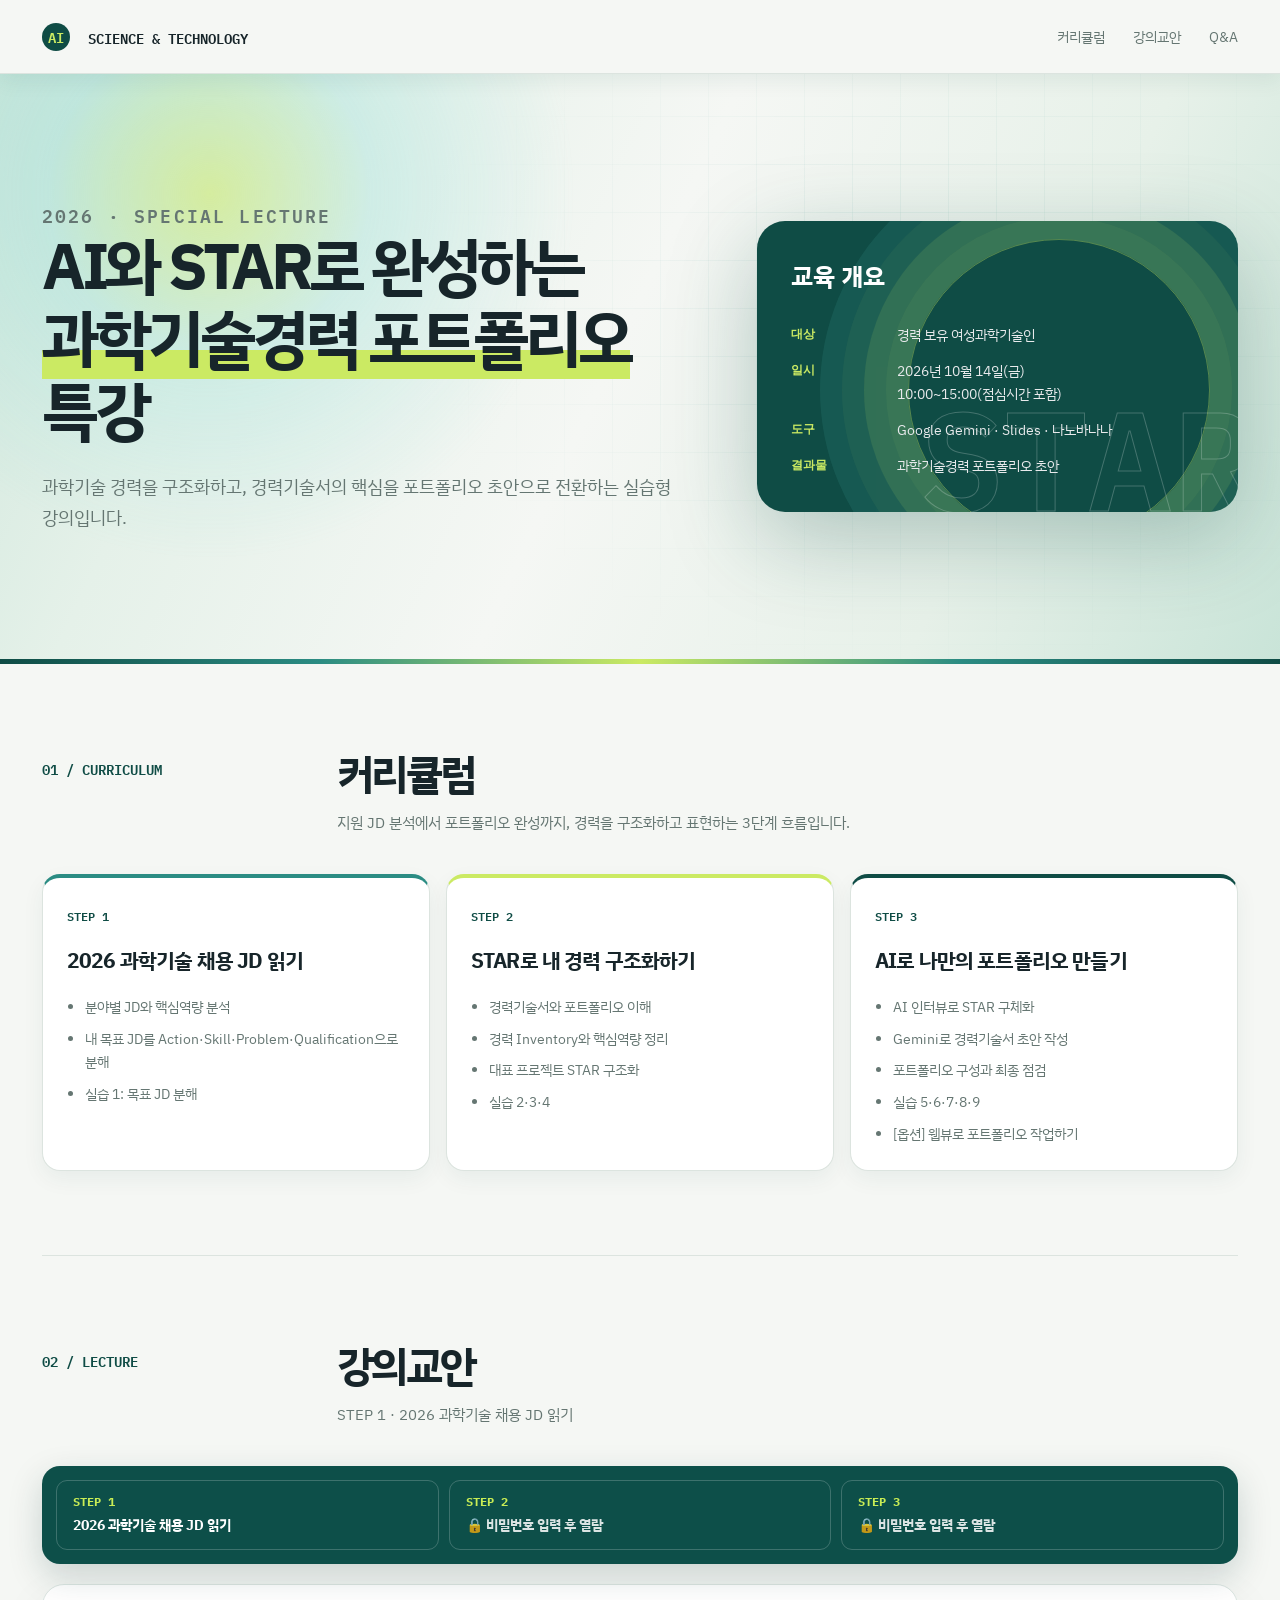
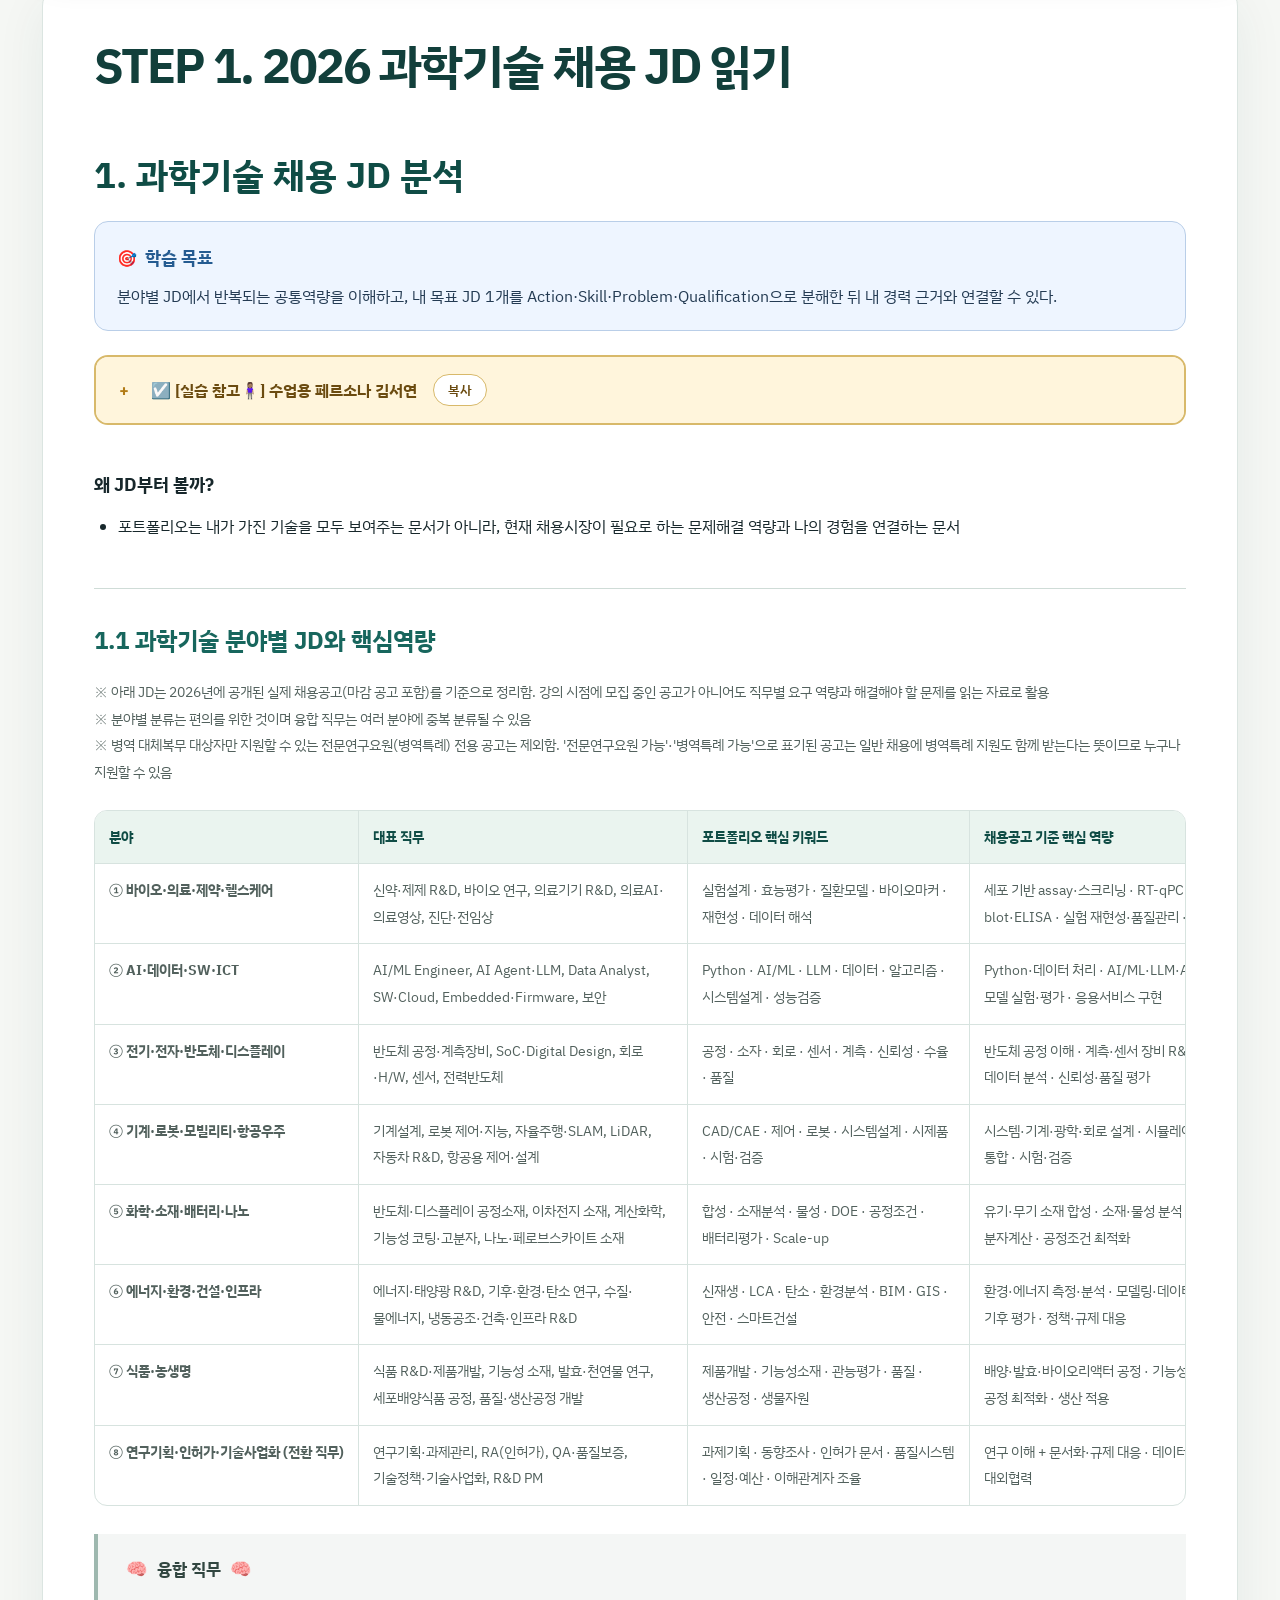
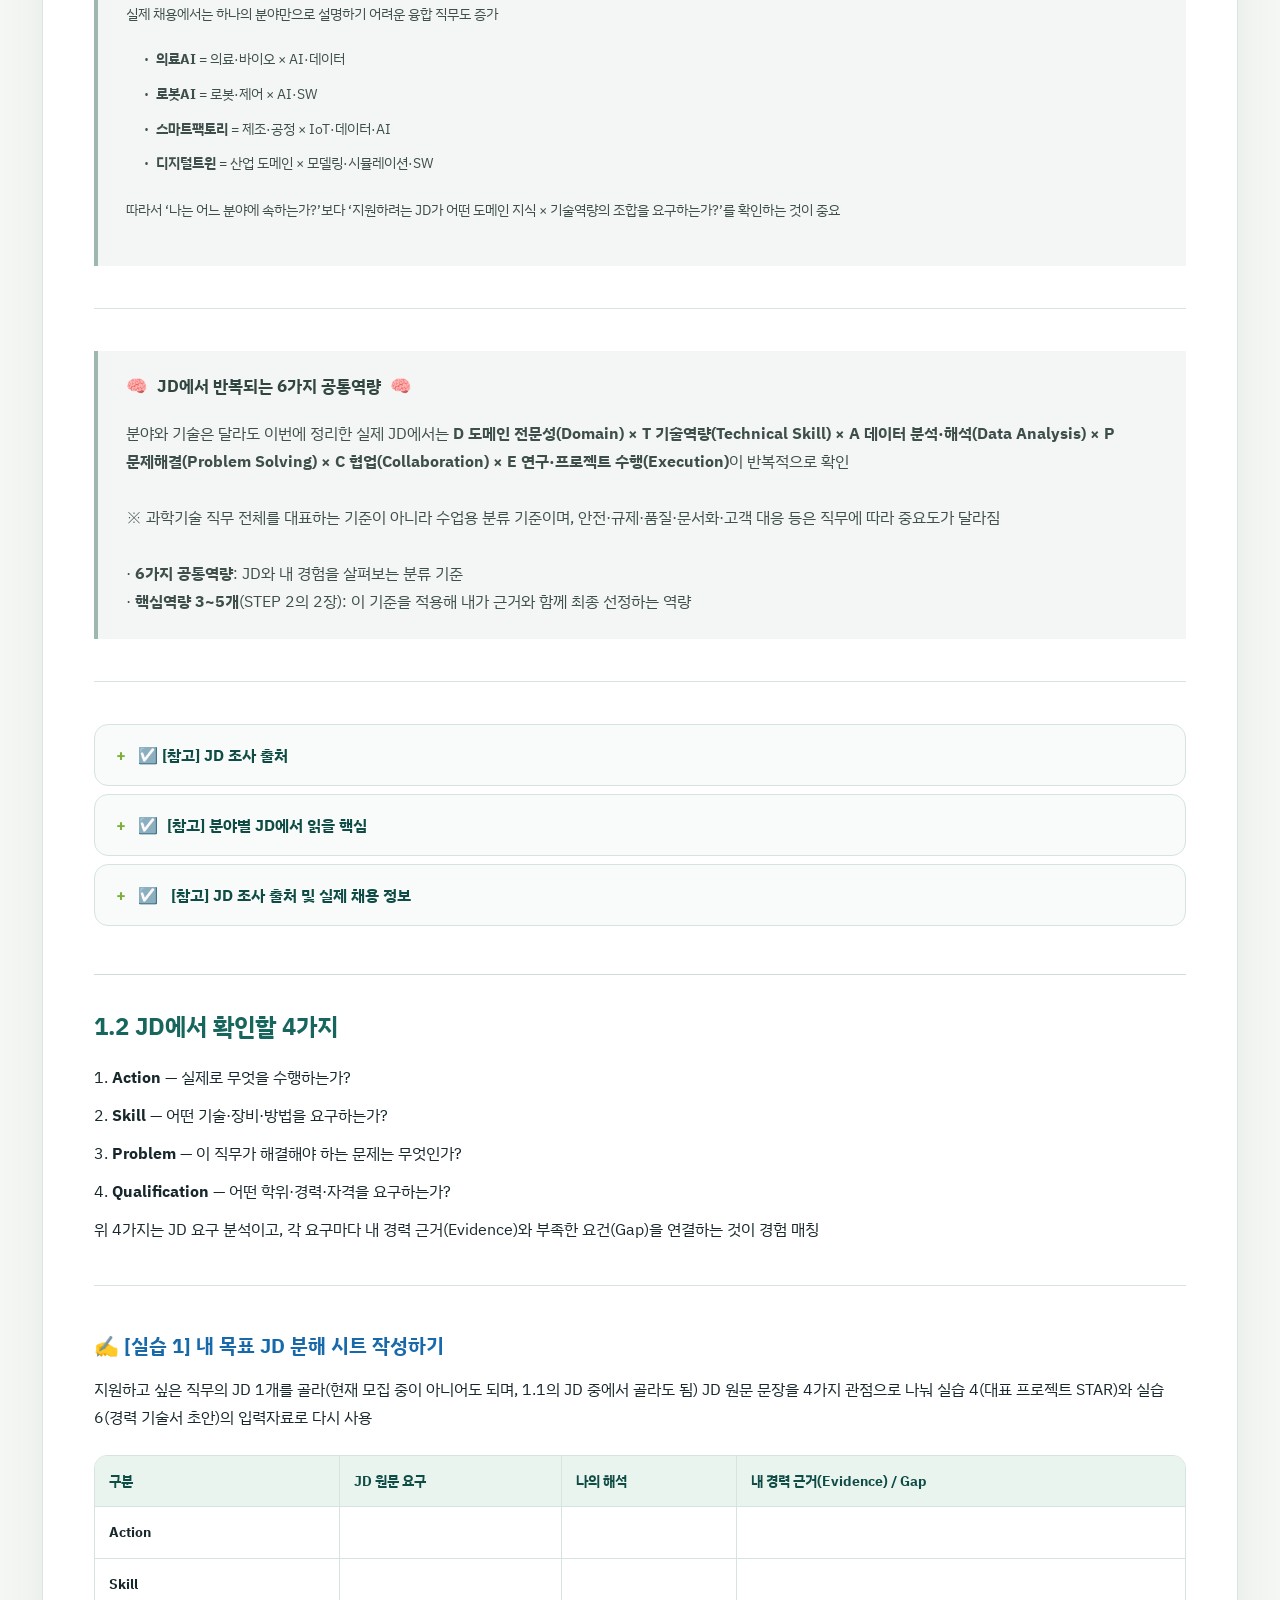
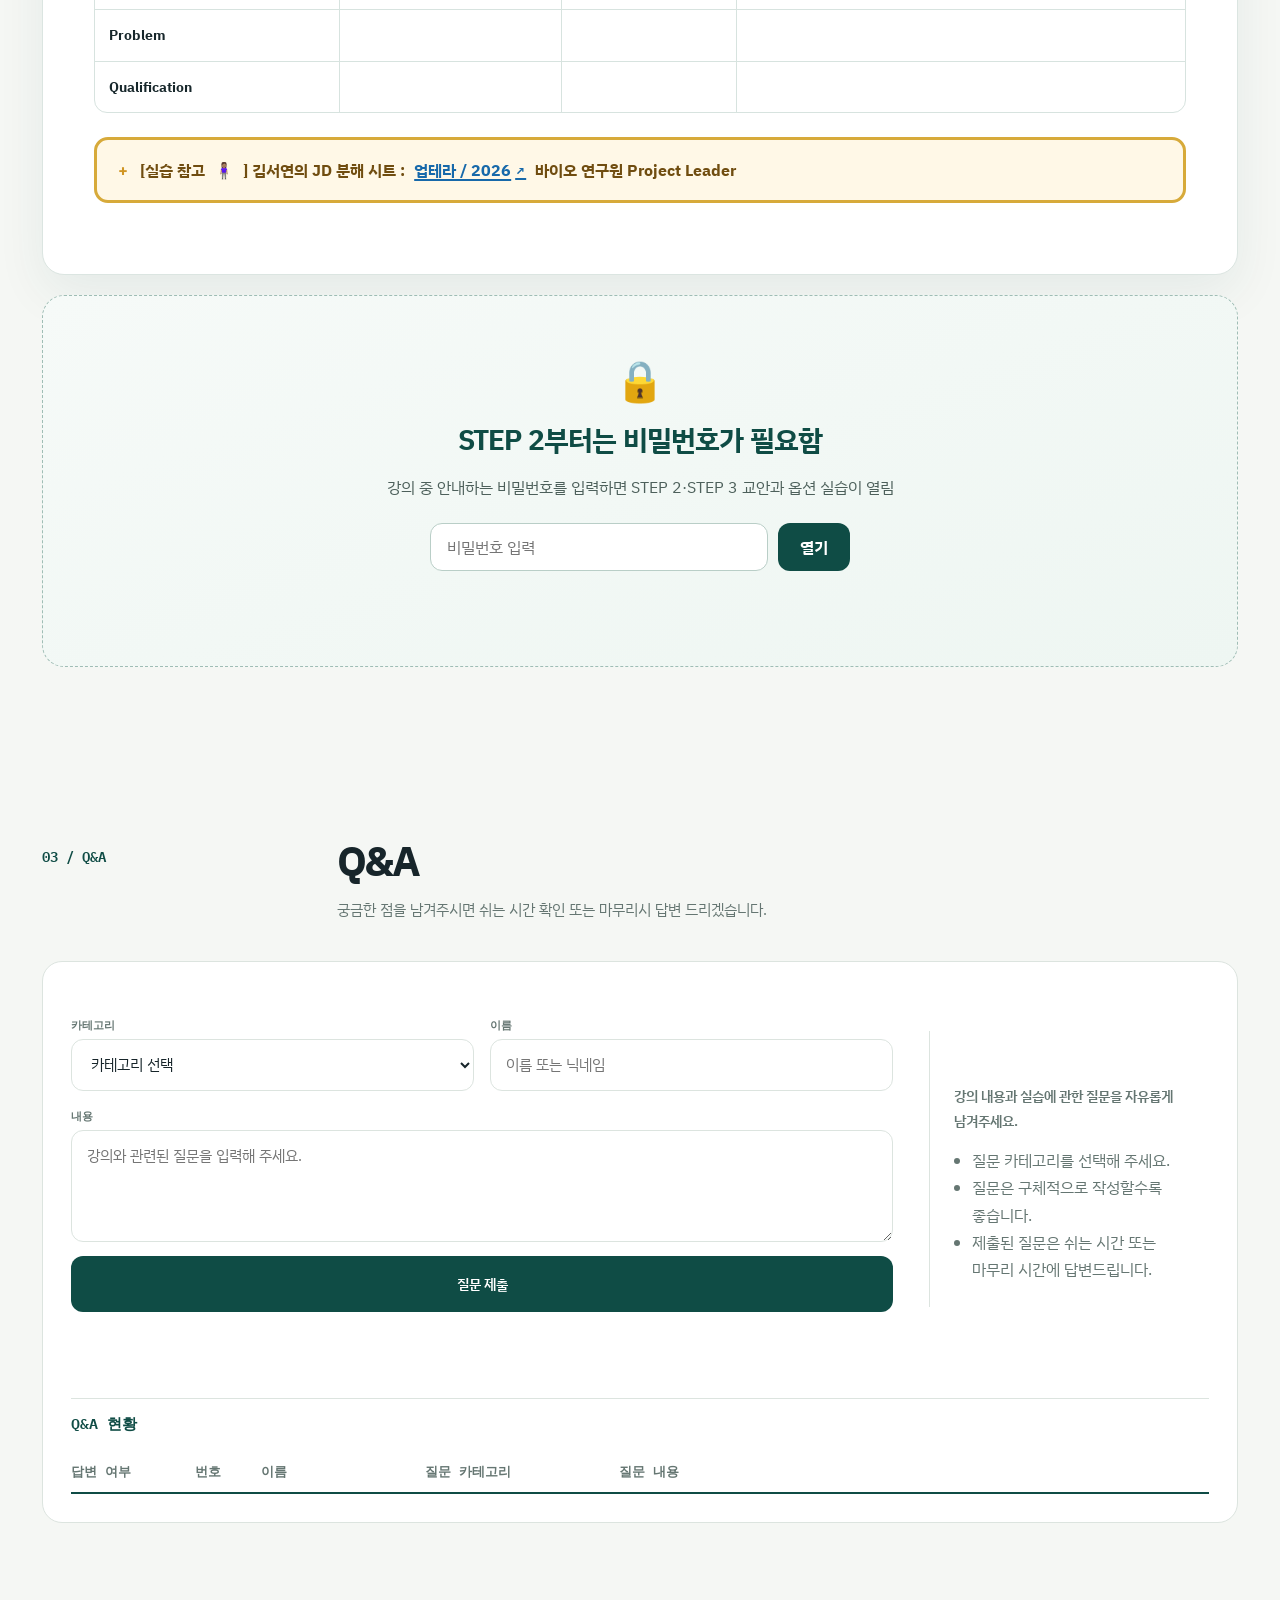
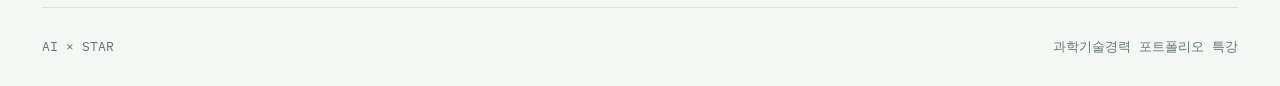
==== index.html @ 2d59b5bf "Add files via upload" ====
<!doctype html>
<html lang="ko">
<head>
<meta charset="UTF-8"><meta name="viewport" content="width=device-width, initial-scale=1.0">
<title>AI와 STAR로 완성하는 과학기술경력 포트폴리오 특강</title>
<link rel="preconnect" href="https://fonts.googleapis.com"><link rel="preconnect" href="https://fonts.gstatic.com" crossorigin>
<link href="https://fonts.googleapis.com/css2?family=IBM+Plex+Sans+KR:wght@400;500;600;700&family=IBM+Plex+Mono:wght@400;500;600&display=swap" rel="stylesheet">
<style>
:root{--ink:#17252a;--muted:#657672;--line:#dce4df;--paper:#f5f7f4;--white:#fff;--lime:#cbea63;--green:#0f4c45;--teal:#2b8c83;--violet:#0f4c45;--cyan:#cbea63}
*{box-sizing:border-box}html{scroll-behavior:smooth;scroll-padding-top:86px;width:100%;overflow-x:hidden}body{width:100%;min-width:0;margin:0;background:var(--paper);color:var(--ink);font-family:'IBM Plex Sans KR',sans-serif;line-height:1.7;word-break:keep-all;overflow-x:hidden}a{color:inherit;text-decoration:none}.page{width:100%;max-width:1560px;margin:0 auto;overflow:visible}
.topbar{height:74px;display:flex;align-items:center;justify-content:space-between;border-bottom:1px solid var(--line);position:sticky;top:0;background:rgba(245,247,244,.92);backdrop-filter:blur(14px);z-index:10;padding:0 clamp(20px,4vw,42px)}.brand{font:600 14px 'IBM Plex Mono',monospace}.brand i{display:inline-grid;place-items:center;width:28px;height:28px;margin-right:10px;border-radius:50%;background:var(--green);color:var(--lime);font-style:normal}.nav{display:flex;gap:28px;font-size:14px;color:var(--muted)}.nav a:hover{color:var(--green)}main{padding:0 clamp(20px,4vw,42px)}
.hero{min-height:525px;display:grid;grid-template-columns:1.15fr .85fr;gap:clamp(30px,5vw,70px);align-items:center;border-bottom:1px solid var(--line)}.eyebrow{font:600 13px 'IBM Plex Mono',monospace;letter-spacing:.12em;color:var(--green);text-transform:uppercase;margin:0 0 22px}.hero h1{font-size:clamp(42px,5vw,76px);line-height:1.12;letter-spacing:-.07em;margin:0 0 26px;max-width:820px}.hero h1 span{background:linear-gradient(transparent 65%,var(--lime) 65%)}.hero p{font-size:18px;color:var(--muted);margin:0;max-width:670px}
.hero-card{background:var(--green);color:var(--white);border-radius:28px;padding:34px;min-height:290px;position:relative;overflow:hidden}.hero-card:after{content:'STAR';position:absolute;right:-18px;bottom:-48px;color:transparent;-webkit-text-stroke:1px rgba(255,255,255,.22);font:600 140px 'IBM Plex Mono',monospace}.hero-card h2{font-size:25px;margin:0 0 25px;position:relative;z-index:1}.hero-card dl{display:grid;grid-template-columns:88px 1fr;gap:12px 18px;margin:0;position:relative;z-index:1;font-size:14px}.hero-card dt{color:var(--lime);font:600 12px 'IBM Plex Mono',monospace}.hero-card dd{margin:0;color:#e8eaec}
section{padding:84px 0;border-bottom:1px solid var(--line)}.section-head{display:grid;grid-template-columns:250px 1fr;gap:45px;margin-bottom:38px}.section-number{font:600 14px 'IBM Plex Mono',monospace;color:var(--violet);padding-top:9px}.section-title{font-size:42px;line-height:1.2;letter-spacing:-.06em;margin:0}.section-note{color:var(--muted);font-size:15px;margin:12px 0 0}.overview-grid{display:grid;grid-template-columns:repeat(5,1fr);gap:14px}.info-card{background:var(--white);border:1px solid var(--line);border-radius:18px;padding:23px;min-height:172px}.info-card .label{font:600 12px 'IBM Plex Mono',monospace;color:var(--muted)}.info-card p{font-size:17px;font-weight:600;line-height:1.55;margin:25px 0 0}.info-card:first-child{background:var(--lime);border-color:var(--lime)}
.placeholder{min-height:220px;display:grid;place-items:center;border:1px dashed #b9bec4;border-radius:22px;color:var(--muted);background:rgba(255,255,255,.38);font-size:17px;text-align:center}.placeholder b{display:block;color:var(--ink);font-size:22px;margin-bottom:8px}.qa{display:grid;grid-template-columns:1fr 1fr;gap:16px}.qa-card{background:var(--white);border:1px solid var(--line);border-radius:20px;padding:28px;min-height:150px}.qa-card strong{font:600 14px 'IBM Plex Mono',monospace;color:var(--violet)}.qa-card p{font-size:20px;font-weight:600;margin:20px 0 0}.footer{padding:30px 42px;color:var(--muted);font:13px 'IBM Plex Mono',monospace;display:flex;justify-content:space-between}.top-button{position:fixed;right:28px;bottom:28px;width:48px;height:48px;border:1px solid var(--ink);border-radius:50%;background:var(--ink);color:var(--lime);font:600 12px 'IBM Plex Mono',monospace;cursor:pointer;opacity:0;transform:translateY(10px);pointer-events:none;transition:.2s;z-index:20}.top-button.visible{opacity:1;transform:none;pointer-events:auto}.top-button:hover{background:var(--violet);border-color:var(--violet)}
@media(max-width:1200px){.overview-grid{grid-template-columns:repeat(3,1fr)}.hero{gap:30px}.section-head{grid-template-columns:180px 1fr}}
@media(max-width:760px){html{min-width:0;width:100%;overflow-x:hidden}.page{width:100vw;max-width:100vw;overflow:hidden}.topbar{height:auto;min-height:68px;align-items:flex-start;gap:14px;padding-top:14px;padding-bottom:14px}.brand{font-size:11px;line-height:28px}.nav{gap:12px;flex-wrap:wrap;justify-content:flex-end;font-size:12px;line-height:1.5}.hero{width:100%;grid-template-columns:1fr;min-height:0;padding:70px 0}.hero h1{font-size:clamp(38px,11vw,58px)}.hero p{font-size:16px}.hero-card{min-height:auto;padding:26px}.section-head{grid-template-columns:1fr;gap:8px;margin-bottom:26px}section{padding:60px 0}.overview-grid,.qa{grid-template-columns:1fr 1fr}.info-card{min-height:150px;padding:18px}.info-card p{font-size:15px;margin-top:18px}.qa-card p{font-size:17px}.footer{align-items:flex-start;gap:8px;flex-direction:column}}
@media(max-width:430px){.overview-grid,.qa{grid-template-columns:1fr}.nav{max-width:190px}.hero-card dl{grid-template-columns:70px 1fr;font-size:13px}}
</style>
<style>
/* HERO MOTION */
.hero{position:relative;isolation:isolate;overflow:hidden}
.hero:before{content:'';position:absolute;z-index:-1;left:-8%;top:12%;width:440px;height:440px;border-radius:50%;background:radial-gradient(circle,rgba(203,234,99,.34),rgba(203,234,99,0) 68%);filter:blur(10px);animation:heroGlow 8s ease-in-out infinite alternate}
.hero:after{content:'';position:absolute;z-index:-1;right:-6%;top:8%;width:620px;height:430px;opacity:.22;background-image:linear-gradient(rgba(43,140,131,.22) 1px,transparent 1px),linear-gradient(90deg,rgba(43,140,131,.22) 1px,transparent 1px);background-size:34px 34px;mask-image:linear-gradient(135deg,transparent 5%,#000 45%,transparent 95%);animation:gridDrift 16s linear infinite}
.hero>div:first-child{animation:heroRise .9s cubic-bezier(.2,.8,.2,1) both}
.hero-card{animation:cardFloat 6s ease-in-out infinite;box-shadow:0 24px 70px rgba(15,76,69,.18)}
.hero-card:before{content:'';position:absolute;z-index:0;width:180px;height:180px;right:24px;top:-60px;border-radius:50%;background:var(--teal);opacity:.55;filter:blur(2px);animation:orbFloat 7s ease-in-out infinite alternate}
.hero-card:after{animation:starFloat 8s ease-in-out infinite alternate}
@keyframes heroRise{from{opacity:0;transform:translateY(24px)}to{opacity:1;transform:translateY(0)}}
@keyframes heroGlow{from{transform:translate3d(-20px,-10px,0) scale(.9);opacity:.55}to{transform:translate3d(70px,35px,0) scale(1.25);opacity:1}}
@keyframes gridDrift{from{transform:translate(0,0)}to{transform:translate(34px,34px)}}
@keyframes cardFloat{0%,100%{transform:translateY(0) rotate(0deg)}50%{transform:translateY(-9px) rotate(.35deg)}}
@keyframes orbFloat{from{transform:translate(0,0) scale(.9)}to{transform:translate(-80px,100px) scale(1.25)}}
@keyframes starFloat{from{transform:translate(0,0)}to{transform:translate(-24px,-10px)}}
@media(prefers-reduced-motion:reduce){*,*::before,*::after{animation-duration:.01ms!important;animation-iteration-count:1!important;scroll-behavior:auto!important}}
</style>
<style>
/* STRONG CONTINUOUS MOTION */
.hero{background:linear-gradient(120deg,rgba(245,247,244,0) 0%,rgba(203,234,99,.08) 45%,rgba(43,140,131,.08) 100%)}
.hero:before{width:620px;height:620px;left:-180px;top:-150px;background:radial-gradient(circle,rgba(203,234,99,.62) 0%,rgba(203,234,99,.2) 28%,rgba(203,234,99,0) 68%);filter:blur(2px);animation:heroGlowStrong 7s ease-in-out infinite alternate}
.hero:after{right:-4%;top:-15%;width:760px;height:620px;opacity:.34;background-size:42px 42px;mask-image:radial-gradient(ellipse at center,#000 0%,transparent 72%);animation:gridPulse 10s linear infinite}
.hero-card{animation:cardOrbit 5s ease-in-out infinite;transform-origin:50% 50%}
.hero-card:before{width:260px;height:260px;right:-20px;top:-80px;animation:orbOrbit 5s ease-in-out infinite alternate}
.hero-card h2{animation:titlePulse 3.4s ease-in-out infinite}
.hero-card dl{animation:contentLift 5s ease-in-out infinite alternate}
.overview-grid{position:relative}
.overview-grid:before{content:'';position:absolute;left:0;right:0;top:50%;height:1px;background:linear-gradient(90deg,transparent,var(--teal),transparent);opacity:.35;animation:scanLine 4s ease-in-out infinite}
.info-card{position:relative;overflow:hidden;animation:overviewFloat 4.8s ease-in-out infinite;animation-delay:calc(var(--card-index, 0) * -0.65s);transition:box-shadow .3s, border-color .3s}
.info-card:nth-child(1){--card-index:0}.info-card:nth-child(2){--card-index:1}.info-card:nth-child(3){--card-index:2}.info-card:nth-child(4){--card-index:3}.info-card:nth-child(5){--card-index:4}
.info-card:after{content:'';position:absolute;inset:-80% -20%;background:linear-gradient(105deg,transparent 42%,rgba(255,255,255,.62) 50%,transparent 58%);transform:translateX(-80%) rotate(8deg);animation:cardShine 5.5s ease-in-out infinite;pointer-events:none}
.info-card:hover{z-index:2;border-color:var(--teal);box-shadow:0 18px 34px rgba(15,76,69,.16);transform:translateY(-10px) scale(1.025)}
@keyframes heroGlowStrong{0%{transform:translate3d(-30px,-20px,0) scale(.75);opacity:.45}50%{transform:translate3d(100px,70px,0) scale(1.2);opacity:.9}100%{transform:translate3d(10px,160px,0) scale(1.05);opacity:.6}}
@keyframes gridPulse{0%{transform:translate(0,0) rotate(0deg);opacity:.18}50%{transform:translate(-42px,34px) rotate(3deg);opacity:.48}100%{transform:translate(42px,-22px) rotate(-3deg);opacity:.22}}
@keyframes cardOrbit{0%,100%{transform:translateY(0) rotate(0deg)}25%{transform:translateY(-13px) rotate(1deg)}50%{transform:translateY(2px) rotate(-.8deg)}75%{transform:translateY(-8px) rotate(.6deg)}}
@keyframes orbOrbit{0%{transform:translate(-20px,10px) scale(.75);opacity:.35}50%{transform:translate(-110px,160px) scale(1.25);opacity:.8}100%{transform:translate(20px,80px) scale(.9);opacity:.5}}
@keyframes titlePulse{0%,100%{text-shadow:0 0 0 rgba(203,234,99,0)}50%{text-shadow:0 0 22px rgba(203,234,99,.28)}}
@keyframes contentLift{from{transform:translateY(3px)}to{transform:translateY(-4px)}}
@keyframes scanLine{0%,100%{transform:translateX(-12%);opacity:.12}50%{transform:translateX(12%);opacity:.5}}
@keyframes overviewFloat{0%,100%{transform:translateY(0)}50%{transform:translateY(-5px)}}
@keyframes cardShine{0%,58%{transform:translateX(-90%) rotate(8deg)}78%,100%{transform:translateX(90%) rotate(8deg)}}
@media(prefers-reduced-motion:reduce){.hero:before,.hero:after,.hero-card,.hero-card:before,.hero-card h2,.hero-card dl,.overview-grid:before,.info-card,.info-card:after{animation:none!important}.info-card:hover{transform:none}}
.hero-card:before{width:300px;height:300px;right:28px;top:18px;border:1px solid rgba(203,234,99,.42);border-radius:50%;background:transparent;opacity:.9;filter:none;box-shadow:0 0 0 22px rgba(203,234,99,.06),0 0 0 44px rgba(203,234,99,.12),0 0 0 66px rgba(203,234,99,.05),0 0 0 88px rgba(105,216,210,.11);animation:lineOrbit 9s ease-in-out infinite alternate}
.hero-card:after{z-index:0}
@keyframes lineOrbit{0%{transform:translate(18px,-8px) rotate(-8deg) scale(.78);opacity:.35}45%{transform:translate(-8px,8px) rotate(5deg) scale(.92);opacity:.9}100%{transform:translate(-24px,20px) rotate(-10deg) scale(1.04);opacity:.48}}
@media(prefers-reduced-motion:reduce){.hero-card:before{animation:none!important}}
.overview-section{}
#overview{position:relative;margin:0 -42px;padding-left:42px;padding-right:42px;background:linear-gradient(135deg,#e9f1ec 0%,#f5f7f4 48%,#e2efeb 100%);overflow:hidden}
#overview:before{content:'01';position:absolute;right:4%;top:16px;color:rgba(15,76,69,.07);font:600 clamp(150px,20vw,300px)/1 'IBM Plex Mono',monospace;letter-spacing:-.14em;pointer-events:none}
#overview:after{content:'';position:absolute;left:0;right:0;top:0;height:5px;background:linear-gradient(90deg,var(--green),var(--teal),var(--lime),var(--teal),var(--green));background-size:220% 100%;animation:overviewBar 6s linear infinite}
#overview .section-head,#overview .overview-grid{position:relative;z-index:1}
#overview .section-title{color:var(--green)}
#overview .section-note{max-width:540px}
#overview .overview-grid{grid-template-columns:repeat(5,1fr);gap:16px}
#overview .info-card{min-height:205px;background:rgba(255,255,255,.74);border:1px solid rgba(15,76,69,.16);border-top:4px solid var(--teal);box-shadow:0 10px 24px rgba(15,76,69,.07)}
#overview .info-card:nth-child(1){background:var(--green);border-color:var(--green);border-top-color:var(--lime);color:#fff}
#overview .info-card:nth-child(2){background:#e4f1c0;border-top-color:var(--lime)}
#overview .info-card:nth-child(3){background:#dcefeb;border-top-color:var(--teal)}
#overview .info-card:nth-child(4){background:#eef5e9;border-top-color:var(--green)}
#overview .info-card:nth-child(5){background:#d2e8e1;border-top-color:var(--teal)}
#overview .info-card:nth-child(1) .label{color:var(--lime)}
#overview .info-card:nth-child(n+2) .label{color:var(--green)}
#overview .info-card p{font-size:18px;letter-spacing:-.03em}
#overview .info-card small{font-size:13px;font-weight:500;color:var(--muted)}
#overview .info-card:nth-child(1) small{color:#d9eee5}
@keyframes overviewBar{from{background-position:0 0}to{background-position:220% 0}}
@media(max-width:1200px){#overview{margin:0 calc(-1 * clamp(20px,4vw,42px));padding-left:clamp(20px,4vw,42px);padding-right:clamp(20px,4vw,42px)}#overview .overview-grid{grid-template-columns:repeat(3,1fr)}}
@media(max-width:760px){#overview{margin:0 -20px;padding-left:20px;padding-right:20px}#overview .overview-grid{grid-template-columns:1fr 1fr}}
@media(max-width:430px){#overview .overview-grid{grid-template-columns:1fr}}
@media(prefers-reduced-motion:reduce){#overview:after{animation:none!important}}
.hero{margin-left:-42px;margin-right:-42px;padding-left:42px;padding-right:42px;background:linear-gradient(90deg,#dfeee7 0%,#edf4ef 12%,var(--paper) 27%,var(--paper) 73%,#edf4ef 88%,#dfeee7 100%)}
.hero:before{left:-8%;background:radial-gradient(circle,rgba(203,234,99,.42) 0%,rgba(203,234,99,.12) 30%,rgba(203,234,99,0) 68%)}
@media(max-width:1200px){.hero{margin-left:calc(-1 * clamp(20px,4vw,42px));margin-right:calc(-1 * clamp(20px,4vw,42px));padding-left:clamp(20px,4vw,42px);padding-right:clamp(20px,4vw,42px)}}
@media(max-width:760px){.hero{margin-left:-20px;margin-right:-20px;padding-left:20px;padding-right:20px;background:linear-gradient(180deg,#e2f0e9 0%,var(--paper) 34%,var(--paper) 72%,#e7f1ec 100%)}}
.hero{width:100vw;max-width:none;margin-left:calc(50% - 50vw);margin-right:0;padding-left:max(42px,calc((100vw - 1560px)/2 + 42px));padding-right:max(42px,calc((100vw - 1560px)/2 + 42px));min-height:590px;background:linear-gradient(115deg,#cfe7dc 0%,#e5f1e9 21%,#f5f7f4 48%,#e7f1e9 76%,#c9e4d8 100%);border-bottom:5px solid transparent;border-image:linear-gradient(90deg,var(--green),var(--teal),var(--lime),var(--teal),var(--green)) 1}
.hero:before{width:760px;height:760px;left:-170px;top:-260px;background:radial-gradient(ellipse,rgba(203,234,99,.54),rgba(105,216,210,.2) 30%,transparent 68%);animation:heroGlowStrong 5s ease-in-out infinite alternate}
.hero:after{width:1000px;height:760px;right:-140px;top:-150px;background-size:48px 48px;opacity:.4;animation:gridPulse 7s linear infinite}
.hero-card{animation:cardOrbit 3.8s ease-in-out infinite;box-shadow:0 26px 90px rgba(15,76,69,.28)}
#overview{padding-top:38px;padding-bottom:38px;min-height:0;background:var(--paper);border-bottom:1px solid var(--line)}
#overview .section-head{margin-bottom:22px}
#overview .overview-grid{gap:14px}
#overview .info-card{min-height:150px;padding:19px}
#overview .info-card p{margin-top:18px;font-size:16px}
@media(max-width:1200px){.hero{padding-left:max(20px,calc((100vw - 1200px)/2 + 20px));padding-right:max(20px,calc((100vw - 1200px)/2 + 20px))}}
@media(max-width:760px){.hero{width:100vw;margin-left:-20px;padding-left:20px;padding-right:20px;min-height:0;padding-top:64px;padding-bottom:64px}.hero:before{width:520px;height:520px;left:-180px;top:-140px}.hero:after{width:650px;height:560px;right:-220px;top:-80px}#overview{padding-top:30px;padding-bottom:30px}}
.hero h1{animation:titleDrift 4.8s ease-in-out infinite;transform-origin:left center}
.hero h1 span{background-size:200% 100%;animation:highlightFlow 3.6s linear infinite}
@keyframes titleDrift{0%,100%{transform:translate3d(0,0,0);text-shadow:0 0 0 rgba(15,76,69,0)}25%{transform:translate3d(2px,-3px,0);text-shadow:0 8px 24px rgba(15,76,69,.08)}50%{transform:translate3d(-1px,1px,0);text-shadow:0 0 18px rgba(203,234,99,.22)}75%{transform:translate3d(3px,-1px,0);text-shadow:0 10px 28px rgba(15,76,69,.1)}}
@keyframes highlightFlow{from{background-position:0 0}to{background-position:200% 0}}
@media(prefers-reduced-motion:reduce){.hero h1,.hero h1 span{animation:none!important}}
.topbar{position:sticky;top:0;width:100%;z-index:1000;background:rgba(245,247,244,.94);box-shadow:0 6px 20px rgba(15,76,69,.08)}
.page{overflow:visible;padding-top:0}.topbar{left:auto;transform:none;width:100%;align-self:flex-start}
.qa{grid-template-columns:1fr}.qa-card{width:100%}
.qa-card{display:grid;grid-template-columns:minmax(0,1fr) 280px;gap:36px;align-items:center}.qa-card .question-form{grid-column:1}.qa-card .qa-guide{grid-column:2;grid-row:1;padding:24px;border-left:1px solid var(--line);color:var(--muted)}.qa-guide strong{display:block;color:var(--green);font:600 13px 'IBM Plex Mono',monospace;margin-bottom:12px}.qa-guide p{margin:0;font-size:14px;line-height:1.8}.qa-guide ul{padding-left:18px;margin:14px 0 0}@media(max-width:900px){.qa-card{grid-template-columns:1fr}.qa-card .qa-guide{grid-column:1;grid-row:auto;border-left:0;border-top:1px solid var(--line);padding:20px 0 0}}
.question-list{grid-column:1/-1;margin-top:28px;border-top:1px solid var(--line);padding-top:24px;font-size:14px}.question-list-title{margin:0 0 14px;color:var(--green);font:600 13px 'IBM Plex Mono',monospace}.question-table-head,.question-item{display:grid;grid-template-columns:110px 52px 150px 180px minmax(0,1fr);gap:14px;align-items:center}.question-table-head{padding:10px 0;border-bottom:2px solid var(--green);color:var(--muted);font:600 11px 'IBM Plex Mono',monospace}.question-item{padding:15px 0;border-bottom:1px solid var(--line);font-size:14px}.question-item .question-number{color:var(--green);font:600 14px 'IBM Plex Mono',monospace}.question-item .question-category{color:var(--muted);font-size:14px}.question-item .question-text{line-height:1.55}.answer-check{display:flex;align-items:center;justify-content:flex-start;color:var(--muted);font-size:0;white-space:nowrap}.answer-check input{width:16px;height:16px;accent-color:var(--green)}.question-item:has(.answer-check input:checked){opacity:.56}.question-item:has(.answer-check input:checked) .question-text{text-decoration:line-through}@media(max-width:900px){.question-table-head,.question-item{grid-template-columns:90px 42px 1fr 110px}.question-table-head span:nth-child(4),.question-item .question-category{grid-column:3}.question-table-head span:nth-child(5),.question-item .question-text{grid-column:3/-1}.answer-check{grid-column:1;grid-row:1}}@media(max-width:600px){.question-table-head,.question-item{grid-template-columns:90px 36px 1fr}.question-table-head span:nth-child(3),.question-item>span:nth-child(3){grid-column:3}.question-table-head span:nth-child(4),.question-item .question-category,.question-table-head span:nth-child(5),.question-item .question-text{grid-column:3}.answer-check{grid-column:1;grid-row:1}}
@media(max-width:760px){.page{padding-top:0}.topbar{width:100vw}}
.question-form{display:grid;grid-template-columns:minmax(170px,.8fr) minmax(220px,1fr) minmax(320px,2fr) auto;gap:12px;align-items:end;margin-top:24px;width:100%}.question-form>div{display:flex;flex-direction:column}.question-form input,.question-form select,.question-form textarea{width:100%;height:52px;border:1px solid var(--line);border-radius:12px;background:#fff;color:var(--ink);font:15px 'IBM Plex Sans KR',sans-serif;padding:13px 15px;outline:none}.question-form input:focus,.question-form select:focus,.question-form textarea:focus{border-color:var(--teal);box-shadow:0 0 0 3px rgba(43,140,131,.14)}.question-form textarea{resize:vertical;line-height:1.5}.question-form button{height:52px;align-self:end;border:0;border-radius:12px;background:var(--green);color:#fff;padding:14px 22px;font:600 14px 'IBM Plex Sans KR',sans-serif;cursor:pointer;white-space:nowrap}.question-form button:hover{background:var(--teal)}.question-status{grid-column:1/-1;min-height:22px;color:var(--green);font-size:14px}.question-label{display:block;color:var(--muted);font:600 11px 'IBM Plex Mono',monospace;margin:0 0 6px}@media(max-width:980px){.question-form{grid-template-columns:1fr 1fr}.question-form>div:nth-child(3){grid-column:1/-1}.question-form button{justify-self:start}}@media(max-width:760px){.question-form{grid-template-columns:1fr}.question-form>div:nth-child(3){grid-column:auto}.question-form button{width:100%}.question-status{grid-column:auto}}
</style>
<style>
#questionList{font-size:16px}
#questionList .question-list-title{font-size:15px}
#questionList .question-table-head{font-size:13px}
#questionList .question-item{font-size:16px}
#questionList .question-item .question-number,#questionList .question-item .question-category{font-size:16px}
#studentQuestion{height:112px;min-height:112px;resize:vertical;line-height:1.65;vertical-align:top}
.question-form>div:nth-child(1){order:2}.question-form>div:nth-child(2){order:1}.question-form>div:nth-child(3){order:3}.question-form>button{order:4}.question-form>.question-status{order:5}
.question-form{grid-template-columns:1fr!important;align-items:stretch}.question-form>div:nth-child(1){order:2}.question-form>div:nth-child(2){order:1}.question-form>div:nth-child(3){order:3}.question-form>button{order:4;width:fit-content;min-width:140px}.question-form>.question-status{order:5}
.question-form{grid-template-columns:1fr 1fr!important;column-gap:16px;row-gap:14px}.question-form>div:nth-child(1),.question-form>div:nth-child(2){max-width:none}.question-form>div:nth-child(3){grid-column:1/-1;width:100%}.question-form>div:nth-child(1) .question-label,.question-form>div:nth-child(2) .question-label,.question-form>div:nth-child(3) .question-label{font-size:0}.question-form>div:nth-child(1) .question-label:after{content:'이름';font-size:11px}.question-form>div:nth-child(2) .question-label:after{content:'카테고리';font-size:11px}.question-form>div:nth-child(3) .question-label:after{content:'내용';font-size:11px}.question-form>button{grid-column:1/-1;width:100%;min-width:0;height:56px}.qa-guide strong{display:none}.qa-guide{padding-top:52px!important}
@media(max-width:600px){.question-form{grid-template-columns:1fr!important}.question-form>div:nth-child(3),.question-form>button{grid-column:auto}}
</style>
<style>.question-list{margin-top:14px;padding-top:12px}.curriculum-grid{display:grid;grid-template-columns:repeat(3,1fr);gap:16px}.curriculum-step{background:#fff;border:1px solid var(--line);border-top:4px solid var(--teal);border-radius:18px;padding:24px;min-height:210px;box-shadow:0 8px 22px rgba(15,76,69,.06)}.curriculum-step:nth-child(2){border-top-color:var(--lime)}.curriculum-step:nth-child(3){border-top-color:var(--green)}.curriculum-step .step-label{font:600 12px 'IBM Plex Mono',monospace;color:var(--green)}.curriculum-step h3{margin:14px 0 16px;font-size:21px;letter-spacing:-.04em}.curriculum-step ul{padding-left:18px;margin:0;color:var(--muted);font-size:14px}.curriculum-step li+li{margin-top:8px}.lecture-layout{display:grid;grid-template-columns:1fr;gap:24px;align-items:start}.lecture-source{min-width:0;background:#fff;border:1px solid var(--line);border-radius:18px;overflow:hidden}.lecture-source iframe{display:block;width:100%;height:1900px;border:0;background:#fff}.lecture-flow{order:-1;position:sticky;top:92px;z-index:3;display:flex;align-items:center;justify-content:space-between;gap:8px;background:linear-gradient(160deg,var(--green),#0d3f3a);color:#fff;border-radius:20px;padding:18px 22px;box-shadow:0 16px 40px rgba(15,76,69,.16)}.lecture-flow span{flex:1;display:block;padding:12px 10px;border:1px solid rgba(255,255,255,.18);border-radius:10px;font-size:16px;line-height:1.2;text-align:center;white-space:nowrap}.lecture-flow b{display:block;color:var(--lime);font-size:18px;text-align:center;line-height:1.1}.lecture-flow small{display:none}@media(max-width:1100px){.lecture-flow span{font-size:clamp(11px,1.45vw,16px);padding-inline:6px}}@media(max-width:900px){.curriculum-grid{grid-template-columns:1fr}.lecture-flow{top:76px;align-items:stretch;display:flex;flex-direction:column;gap:0;padding:16px}.lecture-flow span{width:100%;padding:10px 8px;font-size:16px}.lecture-flow b{padding:3px;transform:none}.lecture-flow small{display:block;margin-top:12px;color:rgba(255,255,255,.7);line-height:1.6;font-size:11px}.lecture-source iframe{height:2200px}}</style></head>
<style>.lecture-flow .flow-step{flex:1;display:flex;flex-direction:column;align-items:center;justify-content:center;gap:5px;padding:10px;border:1px solid rgba(255,255,255,.18);border-radius:10px;color:#fff;text-decoration:none;text-align:center;white-space:nowrap}.lecture-flow .flow-step strong{font-size:16px;color:var(--lime)}.lecture-flow .flow-step small{font-size:clamp(11px,1.25vw,16px);line-height:1.2}.lecture-flow .flow-step:hover{background:rgba(255,255,255,.1)}.notion-doc h1[id]{scroll-margin-top:120px}@media(max-width:900px){.lecture-flow .flow-step{width:100%;white-space:normal}.lecture-flow .flow-step small{font-size:16px}}</style><body><div class="page">
<header class="topbar"><a class="brand" href="#top"><i>AI</i> SCIENCE &amp; TECHNOLOGY</a><nav class="nav"><a href="#curriculum">커리큘럼</a><a href="#lecture">강의교안</a><a href="#qa">Q&amp;A</a></nav></header>
<main id="top">
<section class="hero"><div><p class="eyebrow">2026 · SPECIAL LECTURE</p><h1>AI와 STAR로 완성하는 <span>과학기술경력 포트폴리오</span> 특강</h1><p>과학기술 경력을 구조화하고, 경력기술서의 핵심을 포트폴리오 초안으로 전환하는 실습형 강의입니다.</p></div><aside class="hero-card"><h2>교육 개요</h2><dl><dt>대상</dt><dd>경력 보유 여성과학기술인</dd><dt>일시</dt><dd>2026년 10월 14일(금)<br>10:00~15:00(점심시간 포함)</dd><dt>도구</dt><dd>Google Gemini · Slides · 나노바나나</dd><dt>결과물</dt><dd>과학기술경력 포트폴리오 초안</dd></dl></aside></section>
<section id="curriculum"><div class="section-head"><div class="section-number">01 / CURRICULUM</div><div><h2 class="section-title">커리큘럼</h2><p class="section-note">지원 JD 분석에서 포트폴리오 완성까지, 경력을 구조화하고 표현하는 3단계 흐름입니다.</p></div></div><div class="curriculum-grid"><article class="curriculum-step"><span class="step-label">STEP 1</span><h3>2026 과학기술 채용 JD 읽기</h3><ul><li>분야별 JD와 핵심역량 분석</li><li>내 목표 JD를 Action·Skill·Problem·Qualification으로 분해</li><li>실습 1: 목표 JD 분해</li></ul></article><article class="curriculum-step"><span class="step-label">STEP 2</span><h3>STAR로 내 경력 구조화하기</h3><ul><li>경력기술서와 포트폴리오 이해</li><li>경력 Inventory와 핵심역량 정리</li><li>대표 프로젝트 STAR 구조화</li><li>실습 2·3·4</li></ul></article><article class="curriculum-step"><span class="step-label">STEP 3</span><h3>AI로 나만의 포트폴리오 만들기</h3><ul><li>AI 인터뷰로 STAR 구체화</li><li>Gemini로 경력기술서 초안 작성</li><li>포트폴리오 구성과 최종 점검</li><li>실습 5·6·7·8·9</li><li>[옵션] 웹뷰로 포트폴리오 작업하기</li></ul></article></div></section>
<section id="lecture"><div class="section-head"><div class="section-number">02 / LECTURE</div><div><h2 class="section-title">강의교안</h2><p class="section-note">STEP 1 교안을 불러오는 중입니다.</p></div></div></section>
<section id="qa"><div class="section-head"><div class="section-number">03 / Q&amp;A</div><div><h2 class="section-title">Q&amp;A</h2><p class="section-note">궁금한 점을 남겨주시면 쉬는 시간 확인 또는 마무리시 답변 드리겠습니다.</p></div></div><div class="qa"><article class="qa-card"><form class="question-form" id="questionForm"><div><label class="question-label" for="studentName">이름</label><input id="studentName" name="studentName" required placeholder="이름 또는 닉네임"></div><div><label class="question-label" for="questionCategory">질문 카테고리</label><select id="questionCategory" name="questionCategory" required><option value="">카테고리 선택</option><option>채용 JD 분석</option><option>경력 Inventory 정리</option><option>핵심역량 도출</option><option>STAR 경험 구조화</option><option>AI 활용·비식별화</option><option>경력기술서·포트폴리오</option><option>최종 점검·기타</option></select></div><div><label class="question-label" for="studentQuestion">질문 내용</label><textarea id="studentQuestion" name="studentQuestion" required placeholder="강의와 관련된 질문을 입력해 주세요."></textarea></div><button type="submit">질문 제출</button><div class="question-status" id="questionStatus" aria-live="polite"></div></form><aside class="qa-guide"><strong>Q&amp;A 안내</strong><p>강의 내용과 실습에 관한 질문을 자유롭게 남겨주세요.</p><ul><li>질문 카테고리를 선택해 주세요.</li><li>질문은 구체적으로 작성할수록 좋습니다.</li><li>제출된 질문은 쉬는 시간 또는 마무리 시간에 답변드립니다.</li></ul></aside><div class="question-list" id="questionList"><h3 class="question-list-title">등록된 질문</h3><div class="question-table-head"><span>답변 여부</span><span>번호</span><span>이름</span><span>질문 카테고리</span><span>질문 내용</span></div></div></article></div></section>
</main><footer class="footer"><span>AI × STAR</span><span>과학기술경력 포트폴리오 특강</span></footer></div>
<button class="top-button" aria-label="맨 위로 이동">TOP</button><script>const b=document.querySelector('.top-button');window.addEventListener('scroll',()=>b.classList.toggle('visible',scrollY>420),{passive:true});b.addEventListener('click',()=>scrollTo({top:0,behavior:'smooth'}));const SCRIPT_URL='https://script.google.com/macros/s/AKfycbxyk2CLzEco3nAinZn6HBmnq7DdCPV9VyE0VAYUeGkIa2waHpm302-18WP-l-Xgg4oX/exec';document.querySelector('#questionForm').addEventListener('submit',e=>{e.preventDefault();const f=e.target,s=document.querySelector('#questionStatus');if(!f.checkValidity()){f.reportValidity();return}const iframeName='googleSheetSubmit_'+Date.now(),iframe=document.createElement('iframe'),submitForm=document.createElement('form');iframe.name=iframeName;iframe.style.display='none';document.body.appendChild(iframe);submitForm.method='POST';submitForm.action=SCRIPT_URL;submitForm.target=iframeName;submitForm.style.display='none';[['name',document.querySelector('#studentName').value.trim()],['category',document.querySelector('#questionCategory').value],['question',document.querySelector('#studentQuestion').value.trim()]].forEach(([name,value])=>{const input=document.createElement('input');input.type='hidden';input.name=name;input.value=value;submitForm.appendChild(input)});document.body.appendChild(submitForm);submitForm.submit();const list=document.querySelector('#questionList'),item=document.createElement('div'),number=list.querySelectorAll('.question-item').length+1;item.className='question-item';item.innerHTML='<label class="answer-check"><input type="checkbox"> 답변 완료</label><span class="question-number">#'+number+'</span><span>'+document.querySelector('#studentName').value.trim()+'</span><span class="question-category">'+document.querySelector('#questionCategory').value+'</span><span class="question-text">'+document.querySelector('#studentQuestion').value.trim().replace(/[&<>]/g,char=>({'&':'&amp;','<':'&lt;','>':'&gt;'}[char]))+'</span>';list.appendChild(item);s.textContent='질문이 등록되었습니다. 쉬는 시간 또는 마무리 시간에 답변드리겠습니다.';f.reset();setTimeout(()=>{iframe.remove();submitForm.remove()},3000)});</script>
<script>
const questionList=document.querySelector('#questionList');
function renderSavedQuestions(rows){
  rows.forEach((row,index)=>{
    const item=document.createElement('div');
    item.className='question-item';
    item.innerHTML='<label class="answer-check"><input type="checkbox" '+(row.answered?'checked':'')+'></label><span class="question-number">'+(row.number||index+1)+'</span><span>'+escapeHtml(row.name)+'</span><span class="question-category">'+escapeHtml(row.category)+'</span><span class="question-text">'+escapeHtml(row.question)+'</span>';
    questionList.appendChild(item);
  });
}
function escapeHtml(value){return String(value??'').replace(/[&<>"']/g,char=>({'&':'&amp;','<':'&lt;','>':'&gt;','"':'&quot;',"'":'&#39;'}[char]))}
const questionCallback='loadQuestions_'+Date.now();window[questionCallback]=data=>{if(data.ok&&Array.isArray(data.rows)){renderSavedQuestions(data.rows)}delete window[questionCallback];script.remove()};const script=document.createElement('script');script.src=SCRIPT_URL+'?callback='+questionCallback;script.onerror=()=>{delete window[questionCallback];script.remove()};document.body.appendChild(script);
</script>
<script>const removeNumberHash=()=>document.querySelectorAll('.question-number').forEach(el=>{if(el.textContent.startsWith('#'))el.textContent=el.textContent.slice(1)});removeNumberHash();new MutationObserver(removeNumberHash).observe(document.querySelector('#questionList'),{childList:true,subtree:true});</script>
<script>const questionListTitle=document.querySelector('.question-list-title');if(questionListTitle)questionListTitle.textContent='Q&A 현황';</script>
<script>const answerStorageKey='science-qa-answered';const getAnswered=()=>JSON.parse(localStorage.getItem(answerStorageKey)||'{}');const applyAnswerStates=()=>{const answered=getAnswered();document.querySelectorAll('.question-item').forEach(item=>{const number=item.querySelector('.question-number')?.textContent.trim();const checkbox=item.querySelector('.answer-check input');if(!number||!checkbox)return;checkbox.checked=Boolean(answered[number]);item.classList.toggle('is-answered',checkbox.checked)})};document.querySelector('#questionList').addEventListener('change',event=>{if(!event.target.matches('.answer-check input'))return;const item=event.target.closest('.question-item'),number=item.querySelector('.question-number').textContent.trim(),answered=getAnswered();answered[number]=event.target.checked;localStorage.setItem(answerStorageKey,JSON.stringify(answered));item.classList.toggle('is-answered',event.target.checked)});applyAnswerStates();new MutationObserver(applyAnswerStates).observe(document.querySelector('#questionList'),{childList:true,subtree:true});</script>
<script>document.querySelector('#questionList').addEventListener('change',event=>{if(!event.target.matches('.answer-check input'))return;const item=event.target.closest('.question-item'),number=item.querySelector('.question-number').textContent.trim(),frameName='answerUpdate_'+Date.now(),iframe=document.createElement('iframe'),form=document.createElement('form');iframe.name=frameName;iframe.style.display='none';document.body.appendChild(iframe);form.method='POST';form.action=SCRIPT_URL;form.target=frameName;form.style.display='none';[['action','updateAnswer'],['number',number],['answered',String(event.target.checked)]].forEach(([name,value])=>{const input=document.createElement('input');input.type='hidden';input.name=name;input.value=value;form.appendChild(input)});document.body.appendChild(form);form.submit();setTimeout(()=>{iframe.remove();form.remove()},3000)});</script>
<script>
if(false){
document.querySelectorAll('.notion-doc h1,.notion-doc h2,.notion-doc h3,.notion-doc h4,.notion-doc .line').forEach(el=>{
  el.textContent=el.textContent.replace(/\*\*/g,'').replace(/\\\|/g,'|').replace(/\\~/g,'~');
});
document.querySelectorAll('.notion-doc h3').forEach(el=>el.classList.add('webview-section-title'));
document.querySelectorAll('.notion-doc .line').forEach(el=>{
  const text=el.textContent.trim();
  if(/^##\s/.test(text)){const h=document.createElement('h2');h.textContent=text.replace(/^##\s+/,'').replace(/\*\*/g,'');el.replaceWith(h);return}
  if(/^###\s/.test(text)){const h=document.createElement('h3');h.textContent=text.replace(/^###\s+/,'').replace(/\*\*/g,'');el.replaceWith(h);return}
  if(/^\*\*STEP/.test(text)){el.classList.add('lecture-substep')}
  if(/^\*\*/.test(text)){el.innerHTML=el.textContent.replace(/\*\*([^*]+)\*\*/g,'<strong>$1</strong>')}
  if(/^&lt;(details|summary|\/details|\/summary)/.test(el.innerHTML))el.classList.add('notion-structure-marker');
});
const lectureDoc=document.querySelector('.notion-doc');
if(lectureDoc){
  const lines=[...lectureDoc.querySelectorAll('.line')];
  lines.forEach((line,i)=>{
    const t=line.textContent.trim();
    if(/^<table/.test(t)){
      const collected=[];let j=i;
      while(j<lines.length){
        collected.push(lines[j]);
        if(lines[j].textContent.trim()==='</table>')break;
        j++;
      }
      const table=document.createElement('table');
      table.className='notion-table';
      const rows=collected.map(x=>x.textContent.trim()).filter(x=>x.startsWith('<tr>')||x.startsWith('<tr '));
      rows.forEach((row,k)=>{
        const tr=document.createElement('tr');
        [...row.matchAll(/<td>([\s\S]*?)<\/td>/g)].forEach(m=>{
          const cell=document.createElement(k===0?'th':'td');
          cell.textContent=m[1].replace(/&amp;/g,'&').replace(/&lt;/g,'<').replace(/&gt;/g,'>');
          tr.appendChild(cell);
        });
        if(tr.children.length)table.appendChild(tr);
      });
      if(table.rows.length){
        line.replaceWith(table);
        collected.slice(1).forEach(x=>x.remove());
      }
    }
  });
  const toggleLines=[...lectureDoc.querySelectorAll('.line')];
  toggleLines.forEach((line,i)=>{
    if(!/^<details>/.test(line.textContent.trim()))return;
    const details=document.createElement('details');
    details.className='notion-toggle';
    const summary=document.createElement('summary');
    let j=i+1;const content=[];
    while(j<toggleLines.length&&!/^<\/details>/.test(toggleLines[j].textContent.trim())){
      const value=toggleLines[j].textContent.trim();
      if(/^<summary>/.test(value))summary.textContent=value.replace(/^<summary>|<\/summary>$/g,'').replace(/<[^>]+>/g,'').replace(/\*\*/g,'');
      else if(!/^<\/summary>/.test(value))content.push(toggleLines[j]);
      j++;
    }
    if(!summary.textContent)summary.textContent='자세히 보기';
    details.appendChild(summary);
    content.forEach(node=>details.appendChild(node));
    line.replaceWith(details);
    toggleLines.slice(i+1,j+1).forEach(node=>{
      if(node.parentNode===lectureDoc)node.remove();
    });
  });
  const calloutLines=[...lectureDoc.querySelectorAll('.line')];
  calloutLines.forEach((line,i)=>{
    if(!/^<callout/.test(line.textContent.trim()))return;
    const card=document.createElement('div');
    card.className='notion-callout';
    let node=line.nextElementSibling;
    while(node&&!/^<\/callout>/.test(node.textContent.trim())){
      const next=node.nextElementSibling;
      card.appendChild(node);
      node=next;
    }
    if(node)node.remove();
    line.replaceWith(card);
  });
  lectureDoc.querySelectorAll('.notion-callout').forEach(card=>{
    if(card.textContent.includes('학습목표')||card.textContent.includes('학습 목표')){
      card.classList.add('learning-goal');
      const first=card.querySelector('.line');
      if(first){
        const raw=first.textContent.replace(/<br\s*\/?>/gi,'\n');
        const parts=raw.split(/학습\s*목표\s*/);
        if(parts.length>1){
          first.innerHTML='<div class="goal-heading"><span class="goal-icon">🎯</span><strong class="goal-label">학습 목표</strong></div><span class="goal-text">'+parts.slice(1).join('').trim()+'</span>';
        }
      }
    }
  });
  lectureDoc.querySelectorAll('.line').forEach(line=>{
    if(/^&lt;code/.test(line.innerHTML)){
      const pre=document.createElement('pre');pre.className='code-block';pre.textContent=line.textContent.replace(/^<code[^>]*>/,'').replace(/<\/code>$/,'');
      const button=document.createElement('button');button.type='button';button.textContent='복사';button.className='copy-code';
      button.onclick=()=>navigator.clipboard?.writeText(pre.textContent).then(()=>{button.textContent='복사됨';setTimeout(()=>button.textContent='복사',1200)});
      line.replaceWith(pre);pre.appendChild(button);
      return;
    }
    const t=line.textContent.trim();
    if(/^<\/?(table|tr|td|th|col|colgroup|callout|\/details|\/summary)/.test(t))line.remove();
    else if(t){
      if(/^\[ \]/.test(t)){
        const check=document.createElement('label');
        check.className='lecture-checkbox';
        check.innerHTML='<input type="checkbox"><span>'+line.textContent.replace(/^\[ \]\s*/,'')+'</span>';
        line.replaceWith(check);
        return;
      }
      let html=line.textContent.replace(/&/g,'&amp;').replace(/</g,'&lt;').replace(/>/g,'&gt;');
      html=html.replace(/&lt;span color=&quot;red&quot;&gt;(.*?)&lt;\/span&gt;/g,'<strong class="lecture-accent">$1</strong>');
      html=html.replace(/&lt;span color=&quot;blue&quot;&gt;(.*?)&lt;\/span&gt;/g,'<strong class="lecture-accent-blue">$1</strong>');
      html=html.replace(/&lt;br&gt;/g,'<br>');
      html=html.replace(/\[([^\]]+)\]\((https?:\/\/[^)]+)\)/g,'<a href="$2" target="_blank" rel="noreferrer">$1</a>');
      line.innerHTML=html;
    }
  });
}
document.querySelectorAll('.notion-doc *').forEach(el=>{
  if(el.children.length===0)el.textContent=el.textContent.replace(/\*\*/g,'').replace(/\\\[/g,'[').replace(/\\\]/g,']');
});
lectureDoc.querySelectorAll('.line').forEach(line=>{
  const raw=line.textContent.trim();
  const file=raw.match(/^<file\s+src="([^"]+)"[^>]*>.*<\/file>$/);
  if(file){
    const link=document.createElement('a');
    link.className='notion-file-link';
    link.href=file[1];link.target='_blank';link.rel='noreferrer';
    link.textContent=file[1].toLowerCase().includes('.pdf')?'PDF 자료 열기':'파일 자료 열기';
    line.replaceWith(link);
  }
});
const toggleTitles=new Set();
lectureDoc.querySelectorAll('.notion-toggle').forEach(details=>{
  const key=details.querySelector('summary')?.textContent.trim();
  if(!key)return;
  if(toggleTitles.has(key))details.remove();else toggleTitles.add(key);
});
const fenceLines=[...lectureDoc.querySelectorAll('.line')];
fenceLines.forEach((line,i)=>{
  if(!/^\`\`\`/.test(line.textContent.trim()))return;
  const pre=document.createElement('pre');pre.className='code-block prompt-block';
  let node=line.nextElementSibling;const parts=[];
  while(node&&node.textContent.trim()!=='\`\`\`'){
    parts.push(node.textContent);const next=node.nextElementSibling;node.remove();node=next;
  }
  if(node)node.remove();
  pre.textContent=parts.join('\n').trim();
  const button=document.createElement('button');button.type='button';button.className='copy-code';button.textContent='복사';
  button.onclick=()=>navigator.clipboard?.writeText(pre.textContent).then(()=>{button.textContent='복사됨';setTimeout(()=>button.textContent='복사',1200)});
  pre.appendChild(button);line.replaceWith(pre);
});
lectureDoc.querySelectorAll('h1,h2,h3,h4,.line,.quote').forEach(el=>{
  let html=el.textContent.replace(/&/g,'&amp;').replace(/</g,'&lt;').replace(/>/g,'&gt;').replace(/\\/g,'');
  html=html.replace(/&lt;span color=&quot;red&quot;&gt;(.*?)&lt;\/span&gt;/g,'<strong class="lecture-accent">$1</strong>');
  html=html.replace(/&lt;span color=&quot;blue&quot;&gt;(.*?)&lt;\/span&gt;/g,'<strong class="lecture-accent-blue">$1</strong>');
  html=html.replace(/&lt;span color="blue"&gt;(.*?)&lt;\/span&gt;/g,'<strong class="lecture-accent-blue">$1</strong>');
  html=html.replace(/&lt;span color="red"&gt;(.*?)&lt;\/span&gt;/g,'<strong class="lecture-accent">$1</strong>');
  html=html.replace(/&lt;span color="gray"&gt;(.*?)&lt;\/span&gt;/g,'<span class="lecture-note">$1</span>');
  html=html.replace(/&lt;span color=&quot;gray&quot;&gt;(.*?)&lt;\/span&gt;/g,'<span class="lecture-note">$1</span>');
  html=html.replace(/&lt;br&gt;/g,'<br>');
  html=html.replace(/\*\*([^*]+)\*\*/g,'<strong>$1</strong>');
  el.innerHTML=html;
  if(el.closest('.learning-goal')&&el.textContent.includes('학습목표')){
    const goal=el.textContent.replace(/학습\s*목표\s*/,'').trim();
    el.innerHTML='<div class="goal-heading"><span class="goal-icon">🎯</span><strong class="goal-label">학습 목표</strong></div><span class="goal-text">'+goal+'</span>';
  }
});
lectureDoc.querySelectorAll('.notion-structure-marker').forEach(marker=>{
  const details=document.createElement('details');
  details.className='notion-toggle';
  const summary=document.createElement('summary');
  let node=marker.nextElementSibling;
  summary.textContent='자세히 보기';
  if(node&&node.classList.contains('line')&&node.textContent.includes('<summary>')){
    summary.textContent=node.textContent.replace(/<[^>]+>/g,'').replace(/\*\*/g,'').trim();
    const remove=node;node=node.nextElementSibling;remove.remove();
  }
  details.appendChild(summary);
  while(node&&node!==marker.nextElementSibling&&!node.matches('hr,h1,h2,h3,h4')){
    const next=node.nextElementSibling;
    details.appendChild(node);
    node=next;
  }
  marker.replaceWith(details);
});
lectureDoc.querySelectorAll('.line').forEach(line=>{
  if(!/^프롬프트\s*[0-9]?/.test(line.textContent.trim()))return;
  const title=document.createElement('h3');title.className='prompt-title';title.textContent=line.textContent.trim();
  const pre=document.createElement('pre');pre.className='code-block prompt-block';
  let node=line.nextElementSibling;const parts=[];
  while(node&&!node.matches('hr,h1,h2,h3,h4')){
    parts.push(node.textContent.trim());const next=node.nextElementSibling;node.remove();node=next;
  }
  pre.textContent=parts.join('\n');
  const button=document.createElement('button');button.type='button';button.className='copy-code';button.textContent='복사';
  button.onclick=()=>navigator.clipboard?.writeText(pre.textContent).then(()=>{button.textContent='복사됨';setTimeout(()=>button.textContent='복사',1200)});
  pre.appendChild(button);line.replaceWith(title);title.after(pre);
});
lectureDoc.querySelectorAll('.learning-goal').forEach(card=>{
  const raw=card.textContent.replace(/\s+/g,' ').trim();
  const match=raw.match(/학습\s*목표\s*(.*)/);
  if(!match)return;
  card.innerHTML='<div class="goal-heading"><span class="goal-icon">🎯</span><strong class="goal-label">학습 목표</strong></div><span class="goal-text">'+match[1].trim()+'</span>';
});
const lectureStyle=document.createElement('style');
lectureStyle.textContent='.notion-doc{overflow-wrap:anywhere;word-break:keep-all;background:#fff;border:1px solid var(--line);border-radius:22px;padding:clamp(24px,4vw,56px);box-shadow:0 18px 50px rgba(15,76,69,.08);font-size:16px;line-height:1.8}.notion-doc *{box-sizing:border-box}.notion-doc .line{white-space:normal;max-width:100%;font-size:16px;line-height:1.8;margin:10px 0}.notion-doc h1,.notion-doc h2,.notion-doc h3,.notion-doc h4{overflow-wrap:anywhere;line-height:1.35}.notion-doc h1{font-size:clamp(28px,4vw,44px);margin:0 0 42px}.notion-doc h2{font-size:clamp(24px,3vw,34px);margin:44px 0 18px;color:#0f4c45}.notion-doc h3.webview-section-title{font-size:clamp(21px,2.4vw,30px);padding-top:22px;margin-top:40px;border-top:1px solid #d8e4df}.notion-doc h4{font-size:20px;margin:28px 0 12px;color:#17665d}.notion-doc hr{margin:38px 0;border:0;border-top:1px solid #d8e4df}.notion-doc .bullet{padding-left:26px}.notion-doc .quote{border-radius:12px;font-size:16px;padding:16px 20px}.notion-doc .notion-table{display:table;width:100%;overflow:visible;border-collapse:collapse;table-layout:fixed;margin:24px 0;font-size:14px}.notion-doc .notion-table th,.notion-doc .notion-table td{border:1px solid #d5e2de;padding:13px 14px;text-align:left;vertical-align:top;min-width:0;overflow-wrap:anywhere}.notion-doc .notion-table th{background:#eaf4ef;color:#0f4c45;font-weight:700}.notion-doc .lecture-accent{color:#b42318;font-weight:800}.notion-doc .lecture-accent-blue{color:#1769aa;font-weight:800}.notion-doc pre,.notion-doc .code-block{display:block;background:#101817;color:#e5f4ed;border-radius:12px;padding:18px 20px;overflow:auto;font:14px/1.7 ui-monospace,SFMono-Regular,Menlo,monospace;white-space:pre-wrap}.notion-doc a{color:#0f766e;text-decoration:underline}@media(max-width:700px){.notion-doc{padding:24px 18px;font-size:14px}.notion-doc .line,.notion-doc .quote{font-size:14px}.notion-doc .notion-table{display:block;overflow-x:auto;white-space:normal}.notion-doc .notion-table th,.notion-doc .notion-table td{min-width:150px}}';
lectureStyle.textContent+='.notion-doc .code-block{position:relative;padding-top:48px}.notion-doc .copy-code{position:absolute;right:12px;top:10px;border:1px solid #668078;background:#223b35;color:#fff;border-radius:6px;padding:5px 10px;cursor:pointer;font:12px sans-serif}.notion-doc .notion-toggle{margin:22px 0;border:1px solid #d4e3de;border-radius:14px;background:#f7faf8;overflow:hidden}.notion-doc .notion-toggle summary{padding:16px 18px;color:#0f4c45;font-weight:700;cursor:pointer;list-style:none}.notion-doc .notion-toggle summary:before{content:"＋";display:inline-block;margin-right:8px;color:#97c83e}.notion-doc .notion-toggle[open] summary:before{content:"−"}.notion-doc .notion-toggle>.line{padding:0 18px}.notion-doc .notion-toggle>.line:last-child{padding-bottom:16px}';
lectureStyle.textContent+=' .notion-doc hr+hr{display:none}.notion-doc hr + .notion-toggle{margin-top:18px}';
lectureStyle.textContent+=' .notion-doc hr + h3.webview-section-title{border-top:0;padding-top:0}.notion-doc hr + h2{border-top:0;padding-top:0}';
lectureStyle.textContent+=' .notion-doc .quote{position:relative;margin:24px 0;padding:18px 22px 18px 48px;background:linear-gradient(90deg,#eef8f2,#f8fbf7);border:1px solid #cfe3d9;border-left:5px solid #8dbf45;border-radius:12px;color:#26433e;font-size:16px;line-height:1.8}.notion-doc .quote:before{content:"❝";position:absolute;left:15px;top:8px;color:#78a63e;font-size:28px;font-weight:700}.notion-doc .quote strong{color:#0f4c45}.notion-doc .line:has(+ .quote){margin-bottom:8px}';
lectureStyle.textContent+=' .notion-doc .notion-callout{position:relative;margin:24px 0;padding:18px 24px 18px 52px;background:linear-gradient(90deg,#eef8f2,#f8fbf7);border:1px solid #cfe3d9;border-left:5px solid #8dbf45;border-radius:12px}.notion-doc .notion-callout:before{content:"❝";position:absolute;left:16px;top:12px;color:#78a63e;font-size:28px;font-weight:700}.notion-doc .notion-callout .line{margin:6px 0}.notion-doc .notion-callout .line:first-child{font-weight:700;color:#0f4c45}';
lectureStyle.textContent+=' .notion-doc .notion-callout.learning-goal{background:linear-gradient(135deg,#eef5ff,#f8fbff);border-color:#c5d8ef;border-left-color:#4b83c4}.notion-doc .notion-callout.learning-goal:before{content:"🎯";font-size:22px;top:16px}.notion-doc .notion-callout.learning-goal .line:first-child{color:#245b91}';
lectureStyle.textContent+=' .notion-doc .notion-callout.learning-goal{border:1px solid #b9cee8;border-left:1px solid #b9cee8;background:#eef5ff;padding:20px 24px;border-radius:12px}.notion-doc .notion-callout.learning-goal:before{content:none}.notion-doc .notion-callout.learning-goal .line:first-child{color:#245b91}';
lectureStyle.textContent+=' .notion-doc .notion-toggle.persona-toggle{background:linear-gradient(135deg,#fff8e8,#fffdf7);border-color:#ead39a;border-left:5px solid #d69b28}.notion-doc .notion-toggle.persona-toggle summary{color:#7b5212}.notion-doc .notion-toggle.persona-toggle summary:before{color:#d69b28}';
lectureStyle.textContent+=' .notion-doc .lecture-note{display:block;color:#6d7c82;background:#f3f6f5;border-left:3px solid #aab9b4;padding:10px 14px;border-radius:6px;font-size:14px}.notion-doc .lecture-checkbox{display:flex;align-items:flex-start;gap:10px;margin:10px 0;font-size:16px;line-height:1.6;cursor:pointer}.notion-doc .lecture-checkbox input{width:18px;height:18px;flex:0 0 auto;margin-top:4px;accent-color:#0f766e}';
document.addEventListener('click',event=>{
  const summary=event.target.closest('.notion-toggle summary');
  if(!summary)return;
  event.preventDefault();
  const details=summary.parentElement;
  details.open=!details.open;
  details.querySelectorAll(':scope > *:not(summary)').forEach(child=>child.style.display=details.open?'block':'none');
});
document.querySelectorAll('.notion-toggle').forEach(details=>{
  const summary=details.querySelector('summary');
  if(!summary)return;
  if(summary.textContent.includes('실습 참고')||summary.textContent.includes('김서연'))details.classList.add('persona-toggle');
  details.open=false;
  details.querySelectorAll(':scope > *:not(summary)').forEach(child=>child.style.display='none');
  summary.setAttribute('role','button');
  summary.setAttribute('tabindex','0');
  summary.addEventListener('keydown',event=>{
    if(event.key==='Enter'||event.key===' '){event.preventDefault();summary.click();}
  });
});
lectureStyle.textContent+='.notion-doc .learning-goal .goal-label{display:block;font-size:18px;font-weight:800;color:#245b91;margin-bottom:8px}.notion-doc .learning-goal .goal-text{display:block;font-size:16px;color:#243b53;line-height:1.75}';
lectureStyle.textContent+='.notion-doc .learning-goal:before{content:"🎯";position:static;display:inline-block;margin-right:8px;font-size:20px}.notion-doc .learning-goal .goal-label{display:inline-block}';
lectureStyle.textContent+='.notion-doc .learning-goal .goal-text{display:block!important;margin-top:8px}.notion-doc .learning-goal .goal-label{display:inline-block!important}';
lectureStyle.textContent+='.notion-doc .learning-goal .goal-heading{display:flex;align-items:center;gap:8px;margin-bottom:8px}.notion-doc .learning-goal .goal-icon{display:inline-flex;font-size:20px;line-height:1}';
lectureStyle.textContent+='.notion-doc .notion-file-link{display:flex;align-items:center;gap:10px;margin:14px 0;padding:14px 16px;border:1px solid #d4e3de;border-radius:10px;background:#f7faf8;color:#0f4c45;text-decoration:none;font-weight:700}.notion-doc .notion-file-link:before{content:"↗";display:inline-flex;align-items:center;justify-content:center;width:28px;height:28px;border-radius:7px;background:#dff0e7;color:#0f766e}';
document.head.appendChild(lectureStyle);
document.querySelectorAll('.notion-doc h1').forEach(h=>{
  const title=h.textContent.trim();
  if(title.startsWith('STEP 1.'))h.id='lecture-step-1';
  if(title.startsWith('STEP 2.'))h.id='lecture-step-2';
  if(title.startsWith('STEP 3.'))h.id='lecture-step-3';
});
const flow=document.querySelector('.lecture-flow');
if(flow)flow.innerHTML='<a class="flow-step" href="#lecture-step-1"><strong>STEP 1</strong><small>2026 과학기술 채용 JD 읽기</small></a><b>→</b><a class="flow-step" href="#lecture-step-2"><strong>STEP 2</strong><small>STAR로 내 경력 구조화하기</small></a><b>→</b><a class="flow-step" href="#lecture-step-3"><strong>STEP 3</strong><small>AI로 나만의 포트폴리오 만들기</small></a>';
}
</script><link rel="stylesheet" href="css/lecture-step1-clean.css?v=20261002-20"><link rel="stylesheet" href="css/lecture-step1-persona.css?v=20261006-4">
<link rel="stylesheet" href="css/lecture-layout-fix.css?v=20261006-2">
<link rel="stylesheet" href="css/lecture-lock.css?v=20261006-1"><script src="js/lecture-step1-clean.js?v=20261002-2"></script><script src="js/lecture-step1-persona.js?v=20261006-1"></script><script src="js/lecture-locked.data.js?v=20261006-1"></script>
<script src="js/lecture-sample-embed.js?v=20261006-1"></script><script src="js/lecture-lock.js?v=20261006-1"></script>
</body></html>
---- css/lecture-step1-clean.css ----
html,body{overflow-x:clip!important}
.page,main,#lecture,.lecture-step-shell{overflow:visible!important}
.lecture-step-shell{display:grid;gap:20px;align-items:start}
.lecture-step-nav{position:relative;top:auto;z-index:20;align-self:start;width:100%;display:grid;grid-template-columns:repeat(3,minmax(0,1fr));gap:10px;padding:14px;background:#0d4f49;border-radius:18px;box-shadow:0 12px 34px rgba(10,52,48,.18)}
.lecture-step-nav>a,.lecture-step-nav>.step-disabled{display:flex;flex-direction:column;gap:4px;min-width:0;padding:13px 16px;border:1px solid rgba(255,255,255,.2);border-radius:11px;color:#fff;text-decoration:none}
.lecture-step-nav span{font:700 12px 'IBM Plex Mono',monospace;color:#c9ed55}.lecture-step-nav strong{font-size:14px;white-space:nowrap;overflow:hidden;text-overflow:ellipsis}.lecture-step-nav .step-disabled{opacity:.42}
.lesson-view{background:#fff;border:1px solid #dbe5e1;border-radius:22px;padding:clamp(26px,4vw,64px);box-shadow:0 18px 50px rgba(15,76,69,.07);color:#17272b;font-size:16px;line-height:1.75;word-break:keep-all;overflow-wrap:anywhere}
.lesson-view h1{margin:0 0 44px;font-size:clamp(32px,4vw,48px);line-height:1.2;color:#123f3b;letter-spacing:-.04em;scroll-margin-top:160px}.lesson-view h2{margin:58px 0 20px;padding-top:12px;font-size:clamp(27px,3vw,36px);line-height:1.25;color:#0f4c45;scroll-margin-top:160px}.lesson-view h3{margin:42px 0 16px;font-size:24px;color:#17665d}.lesson-view h4{margin:30px 0 12px;font-size:20px;color:#17665d}.lesson-view p{margin:10px 0}.lesson-view ul{margin:12px 0;padding-left:24px}.lesson-view li{margin:7px 0}.lesson-view hr{border:0;border-top:1px solid #d9e4e0;margin:42px 0}
#lecture .lesson-view h1,#lecture .lesson-view h2{position:relative;border-top:1px solid #cfdcd7;padding-top:28px}#lecture .lesson-view h1{margin-top:0}#lecture .lesson-view h2{margin-top:58px}
#lecture .lesson-view>h1,#lecture .lesson-view>h1+h2{border-top:0;padding-top:0}
#lecture .lesson-view>h3{border-top:1px solid #cfdcd7;padding-top:30px;margin-top:48px}
#lecture .lesson-view hr:has(+h1),#lecture .lesson-view hr:has(+h2),#lecture .lesson-view hr:has(+h3){display:none}
#lecture .lesson-view>hr:last-child{display:none}
.lesson-view .lesson-lead-title{font-size:18px}
.lesson-goal{margin:24px 0;padding:20px 22px;border:1px solid #b9cee8;border-radius:14px;background:#eef5ff}.goal-title{display:flex;align-items:center;gap:8px;margin-bottom:8px;color:#245b91}.goal-title strong{font-size:18px}.goal-body{font-size:16px;color:#243b53}
.lesson-callout{display:flex;gap:12px;margin:22px 0;padding:18px 20px;border:1px solid #d4e3de;border-radius:13px;background:#f3f8f5}.callout-icon{flex:0 0 auto}
.lesson-view blockquote{margin:20px 0;padding:15px 18px;border-left:4px solid #a9bab4;background:#f6f8f7;color:#43534f}
.lesson-plain-notice{margin:18px 0 24px;color:#52615d;font-size:14px;line-height:1.9}
.lesson-view blockquote.fusion-quote{position:relative;margin:24px 0;padding:19px 22px 19px 52px;border:1px solid #cfe3d9;border-left:5px solid #8dbf45;border-radius:13px;background:linear-gradient(90deg,#eef8f2,#f8fbf7);color:#29443e}.lesson-view blockquote.fusion-quote:before{content:"❝";position:absolute;left:16px;top:9px;color:#78a63e;font-size:28px;font-weight:800}.lesson-view blockquote.fusion-quote>p{margin:12px 0}.lesson-view blockquote.fusion-quote>ul{margin:10px 0 12px;padding-left:24px}.lesson-view blockquote.fusion-quote>ul li{margin:7px 0}
.lesson-insight{margin:28px 0;padding:24px 28px;border:0;border-left:4px solid #9eb8af;border-radius:0;background:#f4f6f5;color:#3e4f4b}.lesson-insight>p{margin:20px 0;line-height:1.8}.lesson-insight>ul{margin:18px 0 0;padding-left:18px;list-style:none}.lesson-insight>ul li{position:relative;margin:8px 0;padding-left:12px}.lesson-insight>ul li:before{content:"·";position:absolute;left:0;font-weight:800}.lesson-insight>.insight-title{display:flex;align-items:center;gap:9px;margin:0 0 22px;color:#314640;font-size:clamp(14px,1.35vw,18px);line-height:1.25;white-space:nowrap}.insight-title span{flex:0 0 auto}.insight-title strong{min-width:0}
.lesson-toggle{margin:20px 0;border:1px solid #d5e4df;border-radius:14px;background:#f8fbf9;overflow:hidden}.lesson-toggle>summary{display:flex;align-items:center;gap:9px;padding:16px 18px;cursor:pointer;font-weight:800;color:#0f4c45;list-style:none}.lesson-toggle>summary::-webkit-details-marker{display:none}.lesson-toggle>summary:before{content:"＋";color:#7eae3c;font-weight:900}.lesson-toggle[open]>summary:before{content:"−"}.toggle-body{padding:4px 20px 20px;border-top:1px solid #e0eae6;background:#fff}.sample-toggle{border:3px solid #d7aa3a;background:#fff8e7}.sample-toggle>summary{color:#704d10}.sample-toggle>summary:before{color:#d09523}.sample-toggle>.toggle-body{background:#fffdf7}.lesson-toggle .lesson-toggle{margin-left:12px}
.lesson-toggle+.lesson-toggle{margin-top:-12px}
.sample-toggle>summary a{display:inline-flex;align-items:center;gap:4px;color:#1769aa;text-decoration:underline;text-decoration-thickness:1.5px;text-underline-offset:3px}.sample-toggle>summary a:after{content:"↗";font-size:12px;font-weight:900}.sample-toggle>summary a:hover{color:#0f4c8a}
.table-wrap{width:100%;overflow-x:auto;margin:24px 0;border:1px solid #d7e3df;border-radius:13px}.lesson-table{width:100%;min-width:820px;border-collapse:collapse;font-size:14px}.lesson-table th,.lesson-table td{padding:13px 14px;border-right:1px solid #d7e3df;border-bottom:1px solid #d7e3df;text-align:left;vertical-align:top}.lesson-table th{background:#eaf4ef;color:#0f4c45;font-weight:800}.lesson-table tr:last-child td{border-bottom:0}.lesson-table th:last-child,.lesson-table td:last-child{border-right:0}
.field-table{table-layout:auto;min-width:1180px}.field-table th:first-child,.field-table td:first-child{width:22%;min-width:250px;white-space:nowrap}.field-table th:nth-child(2),.field-table td:nth-child(2){width:28%}.field-table th:nth-child(3),.field-table td:nth-child(3){width:24%}.field-table th:nth-child(4),.field-table td:nth-child(4){width:26%}
.sample-reference-table{table-layout:auto;min-width:1080px}.sample-reference-table th:first-child,.sample-reference-table td:first-child{width:14%;min-width:140px;white-space:nowrap}.sample-reference-table th:nth-child(2),.sample-reference-table td:nth-child(2){width:24%}.sample-reference-table th:nth-child(3),.sample-reference-table td:nth-child(3){width:26%}.sample-reference-table th:nth-child(4),.sample-reference-table td:nth-child(4){width:36%}
.step2-view{margin-top:28px}.lesson-note{color:#6d7c82;font-size:14px}.lesson-placeholder{padding:24px;border:1px dashed #b8c9c3;border-radius:12px;text-align:center;color:#6d7c82}.practice-title{display:flex;align-items:center;gap:8px;border-top:1px solid #cfdcd7;padding-top:30px;margin-top:48px!important;color:#1769aa!important}.security-callout{margin:24px 0;padding:20px 22px;border:1px solid #efaaa6;border-radius:14px;background:#fff1f0;color:#67211d}.security-title{display:flex;align-items:center;gap:8px;margin-bottom:10px;color:#a52a24;font-size:18px}.security-callout ul{margin-bottom:0}.comparison-table{min-width:760px}.comparison-table th:first-child,.comparison-table td:first-child{width:24%;white-space:nowrap}.inventory-template,.inventory-sample{min-width:1260px}.inventory-template th:first-child,.inventory-template td:first-child,.inventory-sample th:first-child,.inventory-sample td:first-child{min-width:230px}.inventory-template th:nth-child(2),.inventory-template td:nth-child(2),.inventory-sample th:nth-child(2),.inventory-sample td:nth-child(2){min-width:190px;white-space:nowrap}.competency-template,.competency-sample{min-width:1120px}.competency-template th:last-child,.competency-template td:last-child,.competency-sample th:last-child,.competency-sample td:last-child{min-width:190px}.step2-view .sample-toggle{border-width:3px}
.table-copy-toolbar{position:sticky;left:0;z-index:2;display:flex;justify-content:flex-end;min-width:100%;padding:9px 10px;border-bottom:1px solid #d7e3df;background:#f8fbf9}.copy-table-button{border:1px solid #0f5b53;border-radius:8px;background:#0f5b53;color:#fff;padding:7px 13px;font:700 13px 'IBM Plex Sans KR',sans-serif;cursor:pointer}.copy-table-button:hover{background:#0b4741}.copy-table-button:focus-visible{outline:3px solid rgba(15,91,83,.25);outline-offset:2px}
.step2-star-section>h2{margin-top:58px}.step2-star-section>h3{border-top:1px solid #cfdcd7;padding-top:30px;margin-top:48px}.role-emphasis-table{min-width:860px}.role-emphasis-table th:first-child,.role-emphasis-table td:first-child{width:24%;white-space:nowrap}.star-framework{position:relative;display:grid;gap:12px;margin:22px 0;padding:22px;border:1px solid #d9c9ec;border-radius:14px;background:linear-gradient(120deg,#f8f3ff,#fbf9ff,#f3ecff);background-size:220% 220%;animation:starPanelGlow 8s ease-in-out infinite}.star-framework>div{position:relative;display:grid;grid-template-columns:minmax(145px,190px) 1fr;gap:16px;align-items:start;padding:12px 14px;border:1px solid transparent;border-radius:10px;background:#fff;transform:translateX(0);animation:starStepFocus 8s ease-in-out infinite}.star-framework>div:nth-child(2){animation-delay:2s}.star-framework>div:nth-child(3){animation-delay:4s}.star-framework>div:nth-child(4){animation-delay:6s}.star-framework strong{color:#6d3ca0;font-size:17px}.star-framework strong span{display:inline-grid;place-items:center;width:24px;height:24px;border-radius:50%;color:#b42318;transition:.25s}.star-framework p{margin:0}.star-framework>div:nth-child(1) strong span{animation:starLetterPulse 8s ease-in-out infinite}.star-framework>div:nth-child(2) strong span{animation:starLetterPulse 8s 2s ease-in-out infinite}.star-framework>div:nth-child(3) strong span{animation:starLetterPulse 8s 4s ease-in-out infinite}.star-framework>div:nth-child(4) strong span{animation:starLetterPulse 8s 6s ease-in-out infinite}@keyframes starStepFocus{0%,18%{transform:translateX(7px);border-color:#9b72cf;background:#fff;box-shadow:0 8px 22px rgba(109,60,160,.16)}25%,100%{transform:translateX(0);border-color:transparent;background:#fff;box-shadow:none}}@keyframes starLetterPulse{0%,18%{background:#b42318;color:#fff;transform:scale(1.08)}25%,100%{background:transparent;color:#b42318;transform:scale(1)}}@keyframes starPanelGlow{0%,100%{background-position:0 50%}50%{background-position:100% 50%}}.result-evidence{margin:22px 0;padding:20px 22px;border-left:4px solid #9eb8af;background:#f4f6f5;color:#3e4f4b}.result-evidence>strong{font-size:17px}.result-evidence ul{margin-bottom:0}.project-selection-list,.sample-project-meta{padding-left:22px}.project-selection-list li,.sample-project-meta li{margin:11px 0}.star-template,.star-sample{min-width:1040px}.star-template th:first-child,.star-template td:first-child,.star-sample th:first-child,.star-sample td:first-child{width:13%;min-width:120px;white-space:nowrap}.star-template th:nth-child(2),.star-template td:nth-child(2),.star-sample th:nth-child(2),.star-sample td:nth-child(2){width:37%}.star-template th:nth-child(3),.star-template td:nth-child(3),.star-sample th:nth-child(3),.star-sample td:nth-child(3){width:50%}@media(max-width:800px){.star-framework>div{grid-template-columns:1fr;gap:4px}}@media(prefers-reduced-motion:reduce){.star-framework,.star-framework>div,.star-framework strong span{animation:none!important}}
.step3-view{margin-top:28px}.step3-flow{border-left-color:#1769aa!important;background:#eef5ff!important;color:#23445e!important}.career-structure-table{min-width:820px}.career-structure-table th:first-child,.career-structure-table td:first-child{width:22%;white-space:nowrap}.revision-table{min-width:760px}.revision-table th:first-child,.revision-table td:first-child{width:24%;white-space:nowrap}.nested-toggle{margin:12px 0!important;border-width:1px!important;background:#fff}.nested-toggle>summary{color:#315c54}.step3-view .sample-toggle>.toggle-body>.nested-toggle:first-child{margin-top:14px!important}.star-detail-table{min-width:960px}.star-detail-table th:first-child,.star-detail-table td:first-child{width:10%;white-space:nowrap}.ai-interview-steps{counter-reset:interview;display:grid;grid-template-columns:repeat(3,1fr);gap:12px;margin:20px 0;padding:0;list-style:none}.ai-interview-steps li{position:relative;display:flex;flex-direction:column;gap:8px;min-height:130px;padding:20px 18px 18px;border:1px solid #cfe0da;border-radius:14px;background:#f7faf8}.ai-interview-steps li:before{counter-increment:interview;content:counter(interview);display:grid;place-items:center;width:28px;height:28px;border-radius:50%;background:#0f5b53;color:#fff;font-weight:800}.ai-interview-steps strong{color:#0f4c45}.ai-interview-steps span{font-size:14px;color:#52615d}.star-revision-template,.final-star-table{min-width:760px}.star-revision-template th:first-child,.star-revision-template td:first-child,.final-star-table th:first-child,.final-star-table td:first-child{width:20%;white-space:nowrap}@media(max-width:800px){.ai-interview-steps{grid-template-columns:1fr}.ai-interview-steps li{min-height:0}}
.career-document>h4{margin-top:34px;padding-top:18px;border-top:1px solid #e2e9e6;color:#0f6a60}.career-document>h4:first-child{margin-top:18px;border-top:0;padding-top:0}.career-document>h5{margin:22px 0 8px;color:#243b36;font-size:16px}.career-document>.table-wrap{margin-top:14px}
.multiturn-guide>.table-wrap{margin:28px 0 18px;background:#fff}.multiturn-guide>.lesson-note{margin:14px 0 0;color:#61716c}
.prompt-block{position:relative;margin:20px 0 30px;border-radius:15px;background:#101516;color:#ecf3f0;overflow:hidden}.prompt-block pre{margin:0;padding:52px 22px 22px;white-space:pre-wrap;font:14px/1.75 ui-monospace,SFMono-Regular,Menlo,monospace}.copy-prompt{position:absolute;right:14px;top:12px;border:1px solid #65716d;border-radius:999px;background:transparent;color:#fff;padding:7px 13px;cursor:pointer;font-weight:700}
.lesson-check{display:flex;align-items:flex-start;gap:10px;margin:10px 0}.lesson-check input{width:18px;height:18px;margin-top:5px;accent-color:#0f766e}.file-card{display:block;margin:14px 0;padding:14px 16px;border:1px solid #d4e3de;border-radius:10px;background:#f7faf8;color:#0f4c45;font-weight:800;text-decoration:none}.n-blue{color:#1769aa}.n-red{color:#b42318}.n-gray{color:#6d7c82}
.lecture-step3-portfolio{margin-top:0}.lecture-step3-portfolio>h3{border-top:1px solid #cfdcd7;padding-top:30px;margin-top:48px}.portfolio-plan-table{min-width:1180px}.portfolio-plan-table th:first-child,.portfolio-plan-table td:first-child{width:17%;min-width:210px;white-space:nowrap}.portfolio-plan-table th:nth-child(2),.portfolio-plan-table td:nth-child(2){width:27%}.portfolio-plan-table th:nth-child(3),.portfolio-plan-table td:nth-child(3){width:20%}.portfolio-plan-table th:nth-child(4),.portfolio-plan-table td:nth-child(4){width:36%}.editable-practice-table{min-width:1080px}.editable-practice-table th:first-child,.editable-practice-table td:first-child{min-width:230px;white-space:nowrap}.lesson-warning{margin:24px 0;padding:22px 24px;border:1px solid #efaaa6;border-radius:14px;background:#fff1f0;color:#67211d}.warning-title{margin-bottom:10px;color:#a52a24;font-size:18px}.account-warning{border-color:#e1c879;background:#fff8e5;color:#624a10}.account-warning .warning-title{color:#875f00}.lesson-file-card{display:flex;align-items:center;justify-content:space-between;gap:14px;margin:12px 0;padding:15px 17px;border:1px solid #d5e4df;border-radius:11px;background:#f7faf8;color:#0f4c45}.lesson-file-card:before{content:"↗";display:inline-grid;place-items:center;justify-content:center;width:28px;height:28px;flex:0 0 auto;border-radius:7px;background:#dff0e7}.lesson-file-card strong,.lesson-file-card span{margin-right:auto}.lesson-file-card small{color:#6d7c82}.practice-checklist{list-style:none;padding:0!important}.practice-checklist li{margin:9px 0!important}.practice-checklist label{display:flex;align-items:flex-start;gap:10px;cursor:pointer}.practice-checklist input{width:18px;height:18px;flex:0 0 auto;margin-top:5px;accent-color:#0f766e}.lecture-step3-portfolio .sample-toggle{border-width:3px}.lecture-step3-portfolio .nested-toggle{margin-left:0!important}
.lesson-file-card[href]{text-decoration:none;transition:border-color .2s,background .2s,box-shadow .2s}.lesson-file-card[download]:before{content:"↓"}.lesson-file-card[href]:hover{border-color:#0f766e;background:#edf7f2;box-shadow:0 6px 18px rgba(15,76,69,.1)}
.lecture-step3-final{margin-top:0}.lecture-step3-final>h2{border-top:1px solid #cfdcd7;padding-top:34px;margin-top:48px}.lecture-step3-final>h3{border-top:1px solid #cfdcd7;padding-top:30px;margin-top:48px}.final-check-group{margin:16px 0 22px;padding:20px 24px;border:1px solid #d5e4df;border-radius:14px;background:#f8fbfa}.final-check-group h4{margin:0 0 12px;color:#0f5f57;font-size:18px}.peer-review-questions{display:grid;gap:12px;margin:18px 0;padding:0;counter-reset:peer}.peer-review-questions li{display:flex;gap:13px;align-items:flex-start;padding:16px 18px;border:1px solid #d5e4df;border-radius:12px;background:#f8fbfa;list-style:none}.peer-review-questions li:before{counter-increment:peer;content:counter(peer);display:grid;place-items:center;width:28px;height:28px;flex:0 0 auto;border-radius:50%;background:#0f5f57;color:#fff;font-weight:800}.after-class-list{display:grid;gap:12px;padding:0;list-style:none}.after-class-list li{padding:17px 20px;border-left:4px solid #9abbb2;background:#f5f8f7}.final-deliverables{padding:22px 24px!important;border:1px solid #b9d6cc;border-radius:14px;background:#f1f8f5}.lesson-summary{margin-top:28px;padding:24px 26px;border:1px solid #c7d7d2;border-radius:14px;background:#f3f6f5}.summary-title{display:flex;align-items:center;gap:9px;margin-bottom:12px;color:#0f5f57;font-size:18px}.lesson-summary p:last-child{margin-bottom:0}
.final-check-box{margin:16px 0 22px;padding:8px 24px;border:1px solid #d5e4df;border-radius:14px;background:#f8fbfa}.final-check-box .final-check-group{margin:0;padding:20px 0;border:0;border-radius:0;background:transparent}.final-check-box .final-check-group+.final-check-group{border-top:1px solid #dce7e3}.peer-review-questions{display:block;padding:6px 18px;border:1px solid #d5e4df;border-radius:14px;background:#f8fbfa}.peer-review-questions li{margin:0;padding:16px 0;border:0;border-radius:0;background:transparent}.peer-review-questions li+li{border-top:1px solid #dce7e3}.after-class-list{display:block;margin:18px 0;padding:18px 24px 18px 20px;border-left:4px solid #9abbb2;background:#f5f8f7;list-style:none}.after-class-list li{padding:10px 0;border-left:0;background:transparent}.after-class-list li+li{border-top:1px solid #dce7e3}
.portfolio-webview-option{margin-top:52px}.option-toggle{overflow:hidden;border:3px solid #7c5bb6;border-radius:16px;background:#fbf9ff}.option-toggle>summary{display:grid;grid-template-columns:auto 1fr auto;align-items:center;gap:12px;padding:20px 22px;background:#f0eafd;color:#4b2f78;cursor:pointer;list-style:none}.option-toggle>summary::-webkit-details-marker{display:none}.option-toggle>summary:before{content:"+";font-size:22px;font-weight:900}.option-toggle[open]>summary:before{content:"−"}.option-toggle>summary strong{font-size:19px}.option-toggle>summary small{color:#745d98;font-weight:700}.option-badge{padding:5px 9px;border-radius:999px;background:#6941a5;color:#fff;font-size:11px;font-weight:900;letter-spacing:.08em}.option-toggle-body{padding:28px 30px 34px}.option-toggle-body>h3{margin-top:38px;padding-top:26px;border-top:1px solid #dfd4ef;color:#573783}.option-goal{padding:20px 22px;border:1px solid #cbb9e6;border-radius:13px;background:#f5f0fc}.option-goal p{margin:10px 0 0}.option-note{margin:18px 0;color:#6e617f}.option-quote{margin:22px 0;padding:18px 22px;border-left:5px solid #8062b3;background:#f3eef9}.option-quote h4{margin:0 0 9px;color:#4b2f78}.option-quote p{margin:0}.option-tools-table th:first-child,.option-tools-table td:first-child{white-space:nowrap}.option-prompt{border-color:#8f73bb}.option-prompt:before{background:#2f2145}.option-warning{border-color:#d99aa8;background:#fff2f5}.option-checklist{padding:20px 22px!important;border:1px solid #cbb9e6;border-radius:13px;background:#f8f5fc}
.step3-floating-nav{position:fixed;right:22px;top:50%;z-index:90;display:flex;flex-direction:column;align-items:center;gap:8px;padding:10px 8px;border:1px solid #cdded8;border-radius:18px;background:rgba(255,255,255,.94);box-shadow:0 12px 32px rgba(15,76,69,.16);opacity:0;visibility:hidden;transform:translateY(-44%) translateX(18px);transition:opacity .2s,transform .2s,visibility .2s;backdrop-filter:blur(10px)}.step3-floating-nav.is-visible{opacity:1;visibility:visible;transform:translateY(-50%) translateX(0)}.floating-nav-label{padding:2px 3px 7px;color:#687b76;font-size:10px;font-weight:900;letter-spacing:.08em}.floating-chapter-link,.floating-top-link{position:relative;display:grid;place-items:center;width:42px;height:42px;border:1px solid #c8dcd5;border-radius:50%;background:#f6faf8;color:#0f5f57;text-decoration:none;font-style:normal;font-weight:900;transition:background .18s,color .18s,border-color .18s,transform .18s}.floating-chapter-link:hover,.floating-chapter-link.is-active{border-color:#0f6b61;background:#0f6b61;color:#fff;transform:scale(1.06)}.floating-chapter-link em{position:absolute;right:52px;width:max-content;max-width:250px;padding:7px 10px;border-radius:8px;background:#153c38;color:#fff;font-size:12px;font-style:normal;font-weight:700;line-height:1.35;opacity:0;visibility:hidden;transform:translateX(8px);transition:.16s;pointer-events:none}.floating-chapter-link:hover em,.floating-chapter-link:focus-visible em{opacity:1;visibility:visible;transform:translateX(0)}.floating-top-link{width:46px;height:50px;margin-top:5px;border-radius:13px;background:#263b38;color:#fff}.floating-top-link span{font-size:17px;line-height:1}.floating-top-link small{font-size:9px;line-height:1}.floating-top-link:hover{background:#0f6b61;transform:translateY(-2px)}
.portfolio-webview-option{border-top:1px solid #cfdcd7;padding-top:48px}.option-toggle{border-color:#9da5aa;background:#fafafa}.option-toggle>summary{grid-template-columns:auto auto minmax(0,1fr) auto;background:#f1f2f3;color:#30383d}.option-toggle>summary:before{color:#5c666c}.option-toggle>summary strong{color:#30383d}.option-toggle>summary small{color:#6d767b}.option-badge{display:inline-flex;width:max-content;min-width:0;justify-self:start;padding:4px 8px;background:#596268;color:#fff;font-size:10px;line-height:1;white-space:nowrap}.option-toggle-body{background:#fff}.option-toggle-body>h3{border-top-color:#d9dddf;color:#394247}.option-goal{border-color:#ccd1d4;background:#f4f5f5}.option-note{color:#646d72}.option-quote{border-left-color:#7d878c;background:#f1f3f3}.option-quote h4{color:#394247}.option-prompt{border-color:#8c959a}.option-prompt:before{background:#41494e}.option-checklist{border-color:#ccd1d4;background:#f5f6f6}
.option-section-divider{height:0;margin:52px 0 48px;border:0;border-top:1px solid #cfdcd7}.portfolio-webview-option{margin-top:0;border-top:0;padding-top:0}.lecture-floating-nav .floating-chapter-link{width:66px;border-radius:12px;font-size:11px;letter-spacing:-.02em}.lecture-floating-nav .floating-top-link{width:66px}.lecture-floating-nav .floating-nav-label{font-size:9px}.floating-step-group{display:flex;flex-direction:column;align-items:center}.floating-subnav{display:none;grid-template-columns:repeat(2,28px);gap:5px;padding:7px 0 2px}.floating-step-group.is-expanded .floating-subnav{display:grid}.floating-sub-link{position:relative;display:grid;place-items:center;width:28px;height:28px;border:1px solid #c8dcd5;border-radius:50%;background:#fff;color:#536762;text-decoration:none;font-size:11px;font-weight:900;transition:.18s}.floating-sub-link:hover,.floating-sub-link.is-active{border-color:#87b94a;background:#87b94a;color:#fff;transform:scale(1.06)}.floating-sub-link em{position:absolute;right:38px;width:max-content;max-width:250px;padding:7px 10px;border-radius:8px;background:#153c38;color:#fff;font-size:12px;font-style:normal;font-weight:700;line-height:1.35;opacity:0;visibility:hidden;transform:translateX(8px);transition:.16s;pointer-events:none}.floating-sub-link:hover em,.floating-sub-link:focus-visible em{opacity:1;visibility:visible;transform:translateX(0)}#lecture{border-bottom:0}
.portfolio-webview-option{border-bottom:0;padding-bottom:0;scroll-margin-top:120px}.top-button{display:none!important}.lecture-floating-nav .floating-subnav{display:grid;grid-template-columns:28px}.floating-option-link{position:relative;display:grid;place-items:center;width:28px;height:28px;margin-top:3px;border:1px solid #c8d2cf;border-radius:50%;background:#f5f7f6;color:#536762;text-decoration:none;font-size:13px;font-weight:900;transition:.18s}.floating-option-link:hover,.floating-option-link:focus-visible{border-color:#596268;background:#596268;color:#fff;transform:scale(1.05)}.floating-option-link em{position:absolute;right:38px;width:max-content;padding:8px 11px;border-radius:8px;background:#30383d;color:#fff;font-size:12px;font-style:normal;font-weight:700;line-height:1.35;opacity:0;visibility:hidden;transform:translateX(8px);transition:.16s;pointer-events:none}.floating-option-link:hover em,.floating-option-link:focus-visible em{opacity:1;visibility:visible;transform:translateX(0)}
@media(max-width:800px){.lecture-step-nav{grid-template-columns:1fr;top:auto}.lecture-step-nav strong{white-space:normal}.lesson-view{padding:25px 18px;font-size:14px}.goal-body{font-size:14px}.lesson-view h1{font-size:31px}.lesson-view h2{font-size:26px}.lesson-view h3{font-size:21px}.lesson-table{font-size:14px}.option-toggle>summary{grid-template-columns:auto auto minmax(0,1fr)}.option-toggle>summary small{grid-column:3}.option-toggle-body{padding:22px 16px 28px}.step3-floating-nav{right:8px;padding:7px 5px;border-radius:15px}.floating-nav-label{display:none}.floating-chapter-link{width:36px;height:36px}.floating-top-link{width:38px;height:44px}.floating-chapter-link em{display:none}.lecture-floating-nav .floating-chapter-link,.lecture-floating-nav .floating-top-link{width:50px}}
---- css/lecture-step1-persona.css ----
.persona-toggle{margin:0 0 44px;border:2px solid #d8b96a;border-radius:14px;background:#fffaf0;overflow:hidden}
.persona-toggle>summary{padding:17px 20px;background:#fff5dc;color:#6b4b10;cursor:pointer;list-style:none}
.persona-toggle>summary::-webkit-details-marker{display:none}
.persona-toggle>summary:before{content:"＋";display:inline-block;margin-right:9px;color:#b27b16;font-weight:900}
.persona-toggle[open]>summary:before{content:"−"}
.persona-body{padding:24px 26px 28px}
.persona-notice{margin:0 0 18px;padding:13px 15px;border-left:4px solid #d8b96a;background:#fff8e8;color:#695b3d}
.persona-lead{font-size:18px;color:#174f48}
.persona-profile{margin:14px 0 26px!important}
.persona-profile li{margin:8px 0!important}
.persona-body h4{margin:26px 0 16px;color:#174f48}
.persona-timeline{display:flex;flex-direction:column;align-items:stretch;gap:7px}
.persona-timeline article{padding:15px 17px;border:1px solid #d5e4df;border-radius:11px;background:#f8fbfa}
.persona-timeline article p{margin:6px 0 0}
.persona-timeline>span{text-align:center;color:#7ba950;font-size:20px;font-weight:900;line-height:1}
.persona-closing{margin:22px 0 0!important;padding:16px 18px;border-left:4px solid #8dbf45;background:#f1f7f3;font-weight:700}
@media(max-width:800px){.persona-body{padding:20px 16px 24px}.persona-lead{font-size:16px}}
.persona-toggle>summary{display:flex;align-items:center;gap:10px}
.persona-toggle>summary>strong{flex:0 1 auto;min-width:0}
.persona-copy{flex:none;margin-left:6px;padding:6px 14px;border:1px solid #d8b96a;border-radius:999px;background:#fff;color:#6b4b10;font-family:inherit;font-size:13px;font-weight:600;cursor:pointer;transition:background .2s,color .2s}
.persona-copy:hover{background:#6b4b10;color:#fff}
.persona-copy.copied{background:#174f48;border-color:#174f48;color:#fff}
---- css/lecture-layout-fix.css ----
/* 교안 본문 폭 보정: 그리드 항목이 내용(표·코드)의 최소 폭만큼 늘어나 화면 밖으로 넘치던 문제 수정 */
.lecture-step-shell{grid-template-columns:minmax(0,1fr)}
.lecture-step-shell>*,.lesson-view{min-width:0;max-width:100%}
.lesson-view .table-wrap{max-width:100%;overflow-x:auto;-webkit-overflow-scrolling:touch}
.lesson-view pre{max-width:100%;white-space:pre-wrap;overflow-wrap:anywhere}
.lesson-view img,.lesson-view iframe,.lesson-view video{max-width:100%;height:auto}
.lesson-view details,.lesson-view aside,.lesson-view blockquote,.lesson-view section{max-width:100%}

/* STEP 2-1 포트폴리오 샘플 임베드: 제목 좌측 · 새 창/다운로드 버튼 우측 */
.sample-embed{margin:22px 0 4px;border:1px solid #d5e4df;border-radius:14px;overflow:hidden;background:#fff;box-shadow:0 8px 24px rgba(15,76,69,.06)}
.sample-embed-bar{display:flex;align-items:center;justify-content:space-between;gap:12px;flex-wrap:wrap;padding:12px 16px;background:#f7faf8;border-bottom:1px solid #d5e4df}
.sample-embed-title{display:flex;flex-direction:column;gap:2px;min-width:0;color:#0f4c45}
.sample-embed-title small{color:#6d7c82;font-size:13px}
.sample-embed-actions{display:flex;gap:8px;flex-wrap:wrap;margin-left:auto}
.sample-embed-btn{display:inline-flex;align-items:center;gap:6px;padding:8px 14px;border:1px solid #b9d3cb;border-radius:9px;background:#fff;color:#0f4c45;font-size:14px;font-weight:600;text-decoration:none;white-space:nowrap;transition:background .2s,border-color .2s}
.sample-embed-btn:hover{border-color:#0f766e;background:#edf7f2}
.sample-embed-btn.is-primary{background:#0f766e;border-color:#0f766e;color:#fff}
.sample-embed-btn.is-primary:hover{background:#0b5f58}
.lesson-view .sample-embed .sample-embed-frame{display:block;width:100%;height:min(78vh,820px);min-height:480px;border:0;background:#fff}
@media (max-width:640px){.sample-embed-actions{width:100%}.sample-embed-btn{flex:1;justify-content:center}.lesson-view .sample-embed .sample-embed-frame{height:70vh;min-height:420px}}
---- css/lecture-lock.css ----
/* STEP 2 이후 잠금 카드 */
.lecture-lock{display:grid;justify-items:center;gap:10px;padding:clamp(36px,6vw,64px) clamp(20px,4vw,48px);border:1px dashed #9fbdb5;border-radius:22px;background:linear-gradient(160deg,#f6faf8,#eef6f2);text-align:center}
.lecture-lock .lock-icon{font-size:40px;line-height:1}
.lecture-lock h2{margin:6px 0 0;font-size:clamp(22px,2.4vw,28px);color:#0f4c45;letter-spacing:-.03em}
.lecture-lock p{margin:0;color:#4d605b}
.lock-form{display:flex;gap:10px;width:min(420px,100%);margin-top:12px}
.lock-form input{flex:1;min-width:0;height:48px;padding:0 16px;border:1px solid #b9cec7;border-radius:12px;font:inherit;font-size:16px;background:#fff}
.lock-form input:focus{outline:2px solid #2b8c83;outline-offset:1px}
.lock-form button{flex:none;height:48px;padding:0 22px;border:0;border-radius:12px;background:#0f4c45;color:#fff;font:inherit;font-weight:700;cursor:pointer}
.lock-form button:disabled{opacity:.6;cursor:wait}
.lock-message{min-height:1.5em;font-size:14px}
.lock-message.is-error{color:#b42318;font-weight:600}
.lecture-step-nav .step-locked strong{opacity:.85}
.sr-only{position:absolute;width:1px;height:1px;padding:0;margin:-1px;overflow:hidden;clip:rect(0,0,0,0);border:0}
@media(max-width:480px){.lock-form{flex-direction:column}.lock-form button{width:100%}}
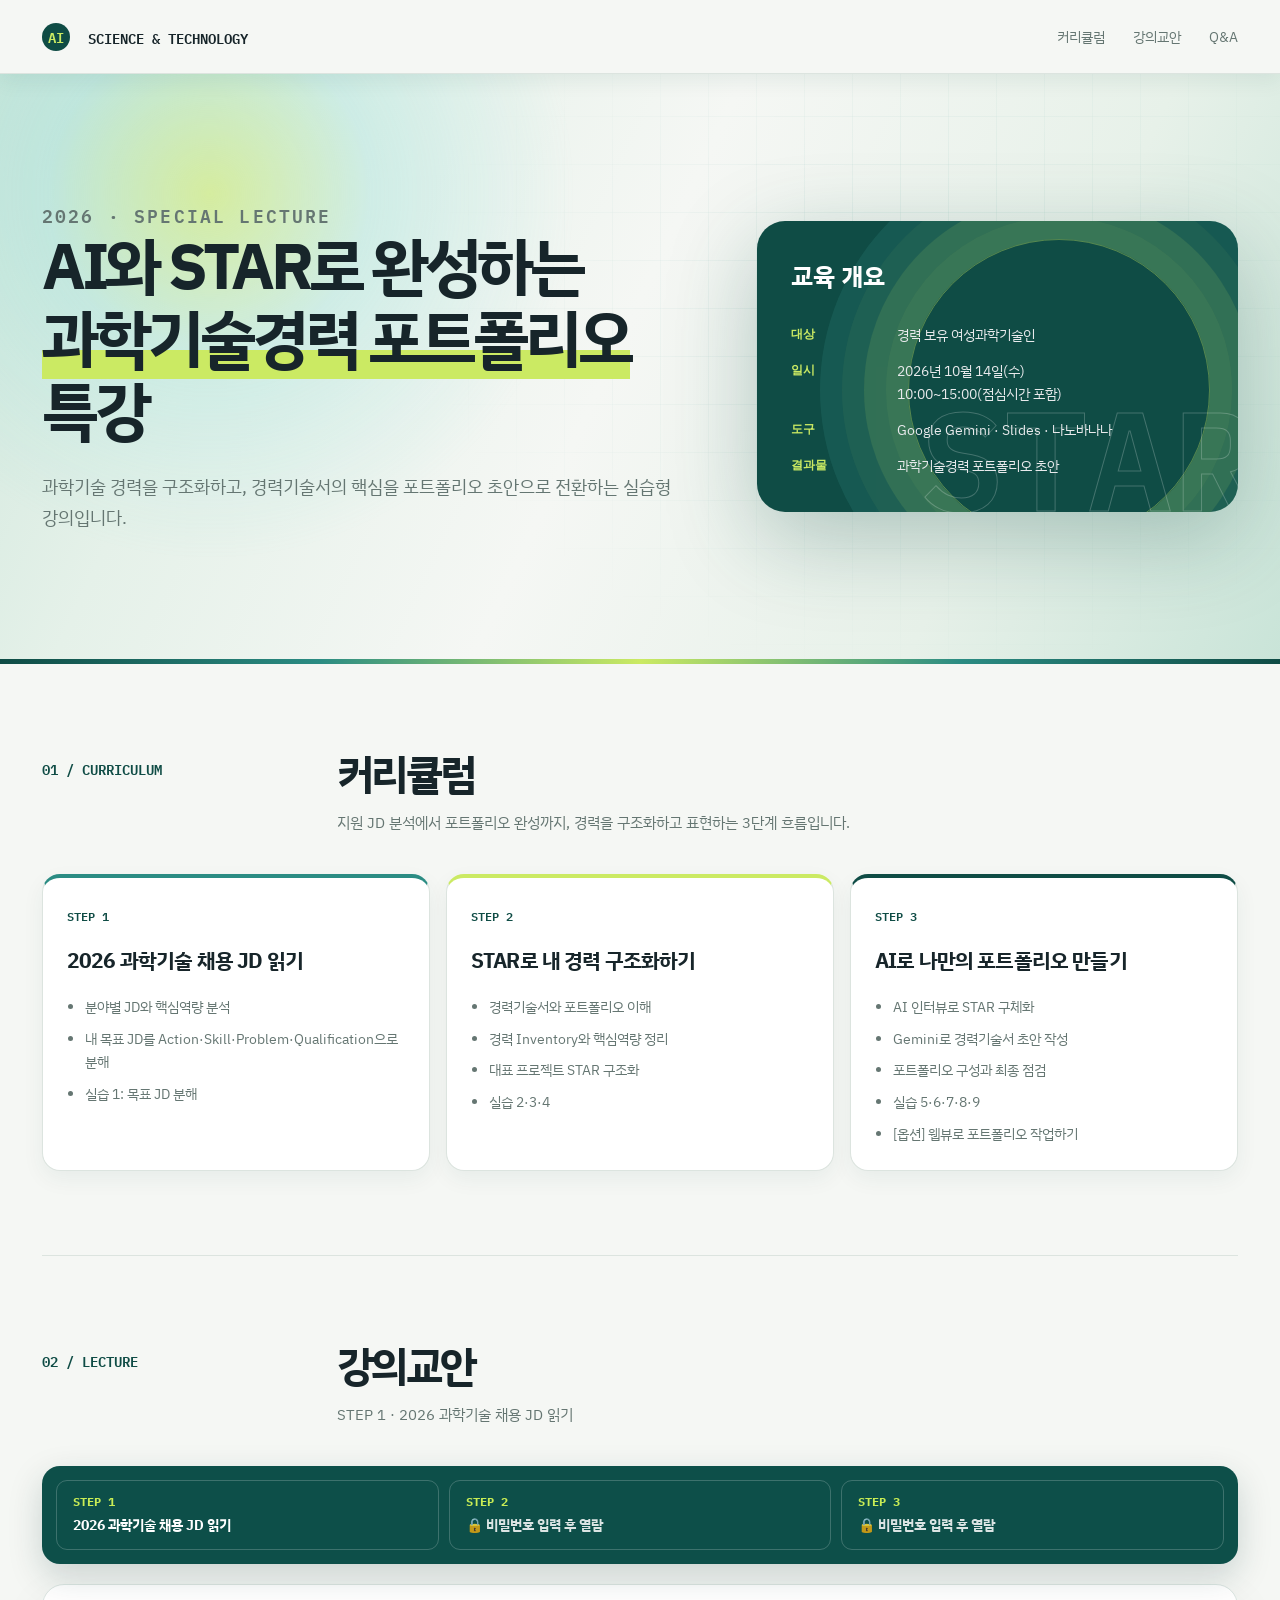
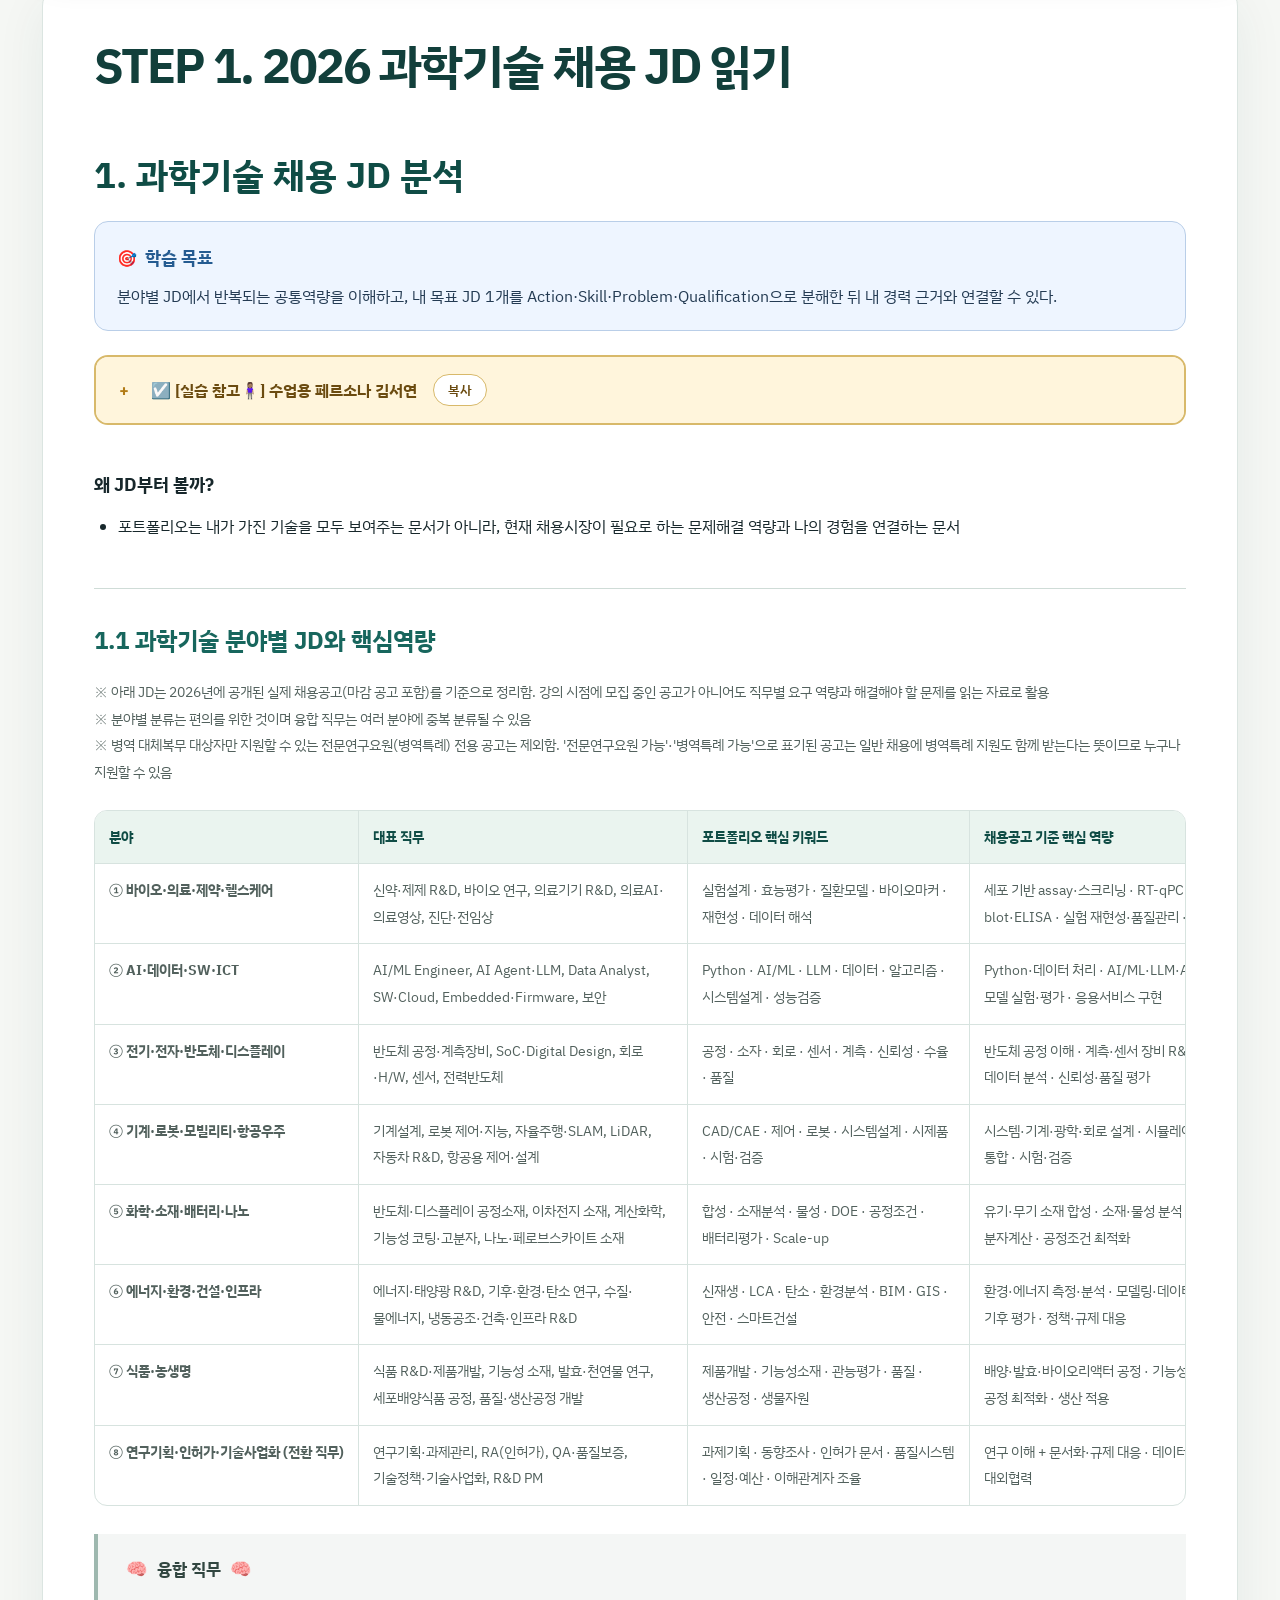
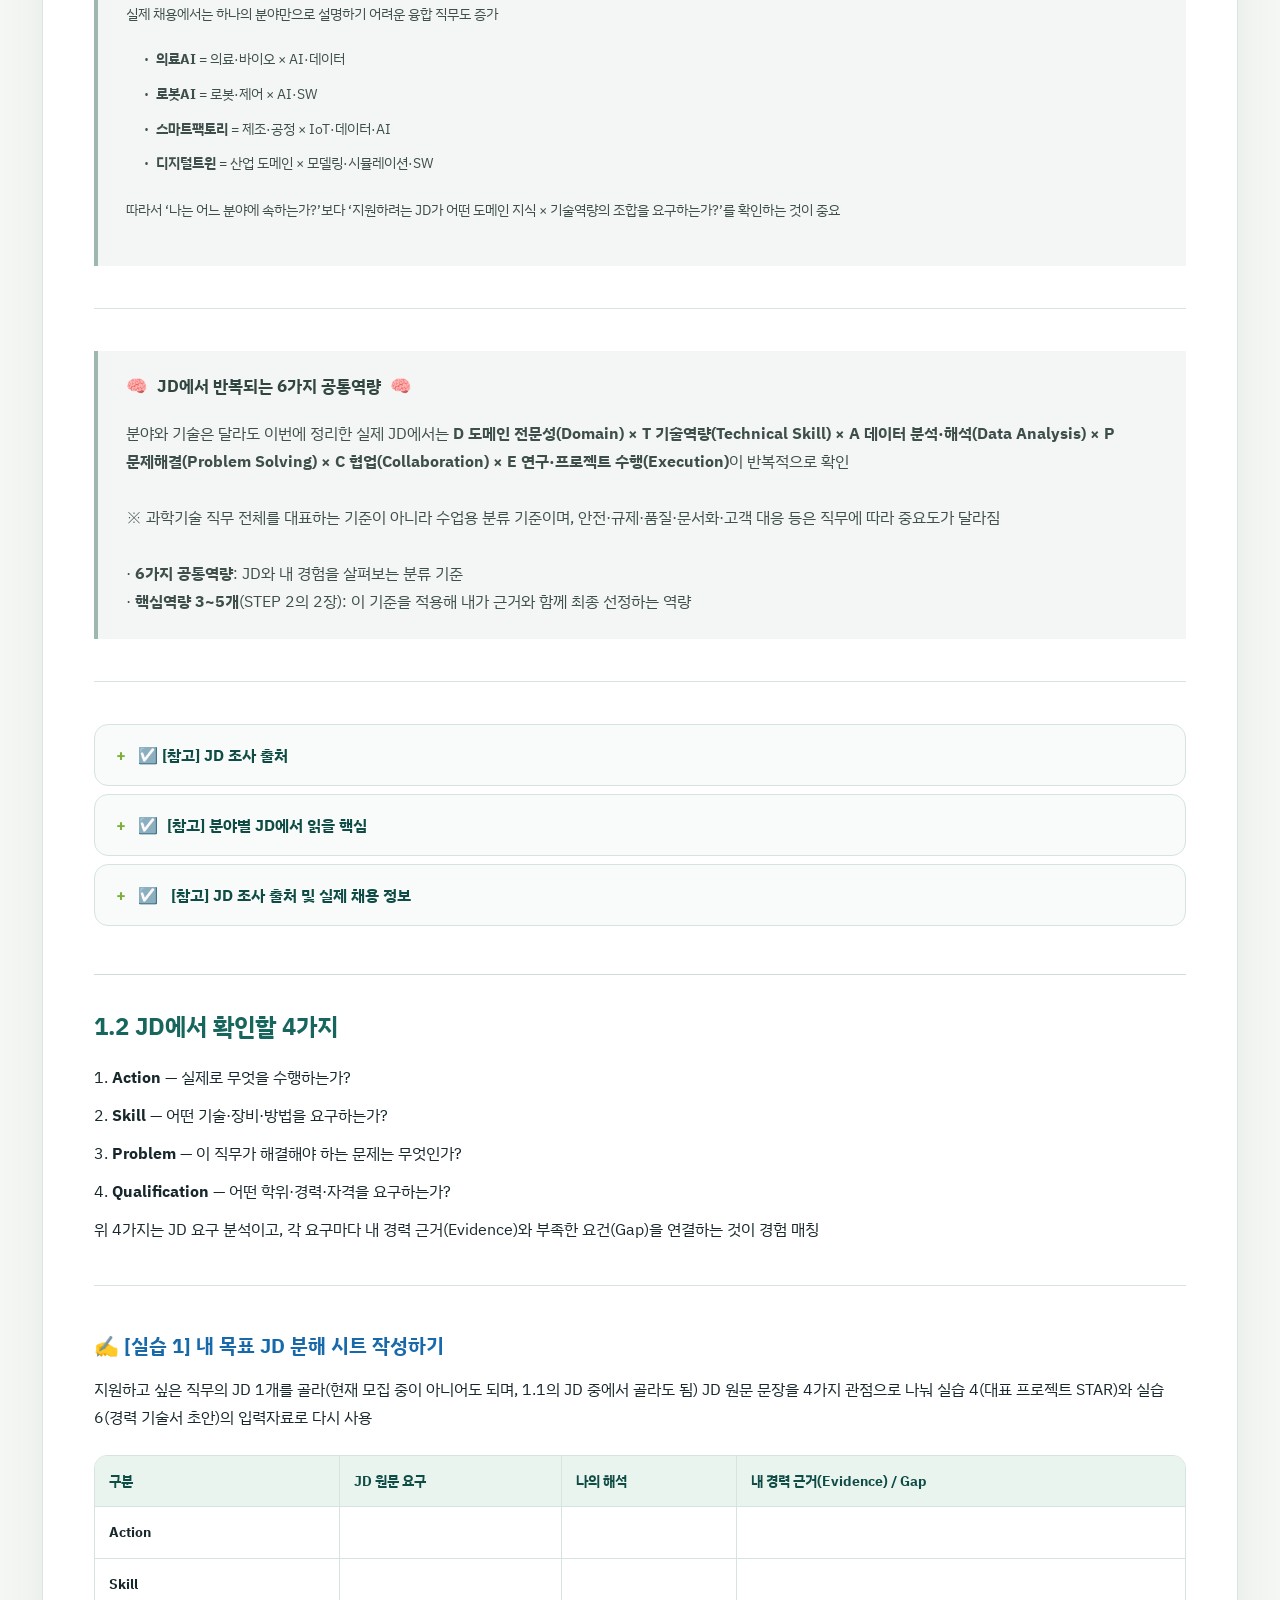
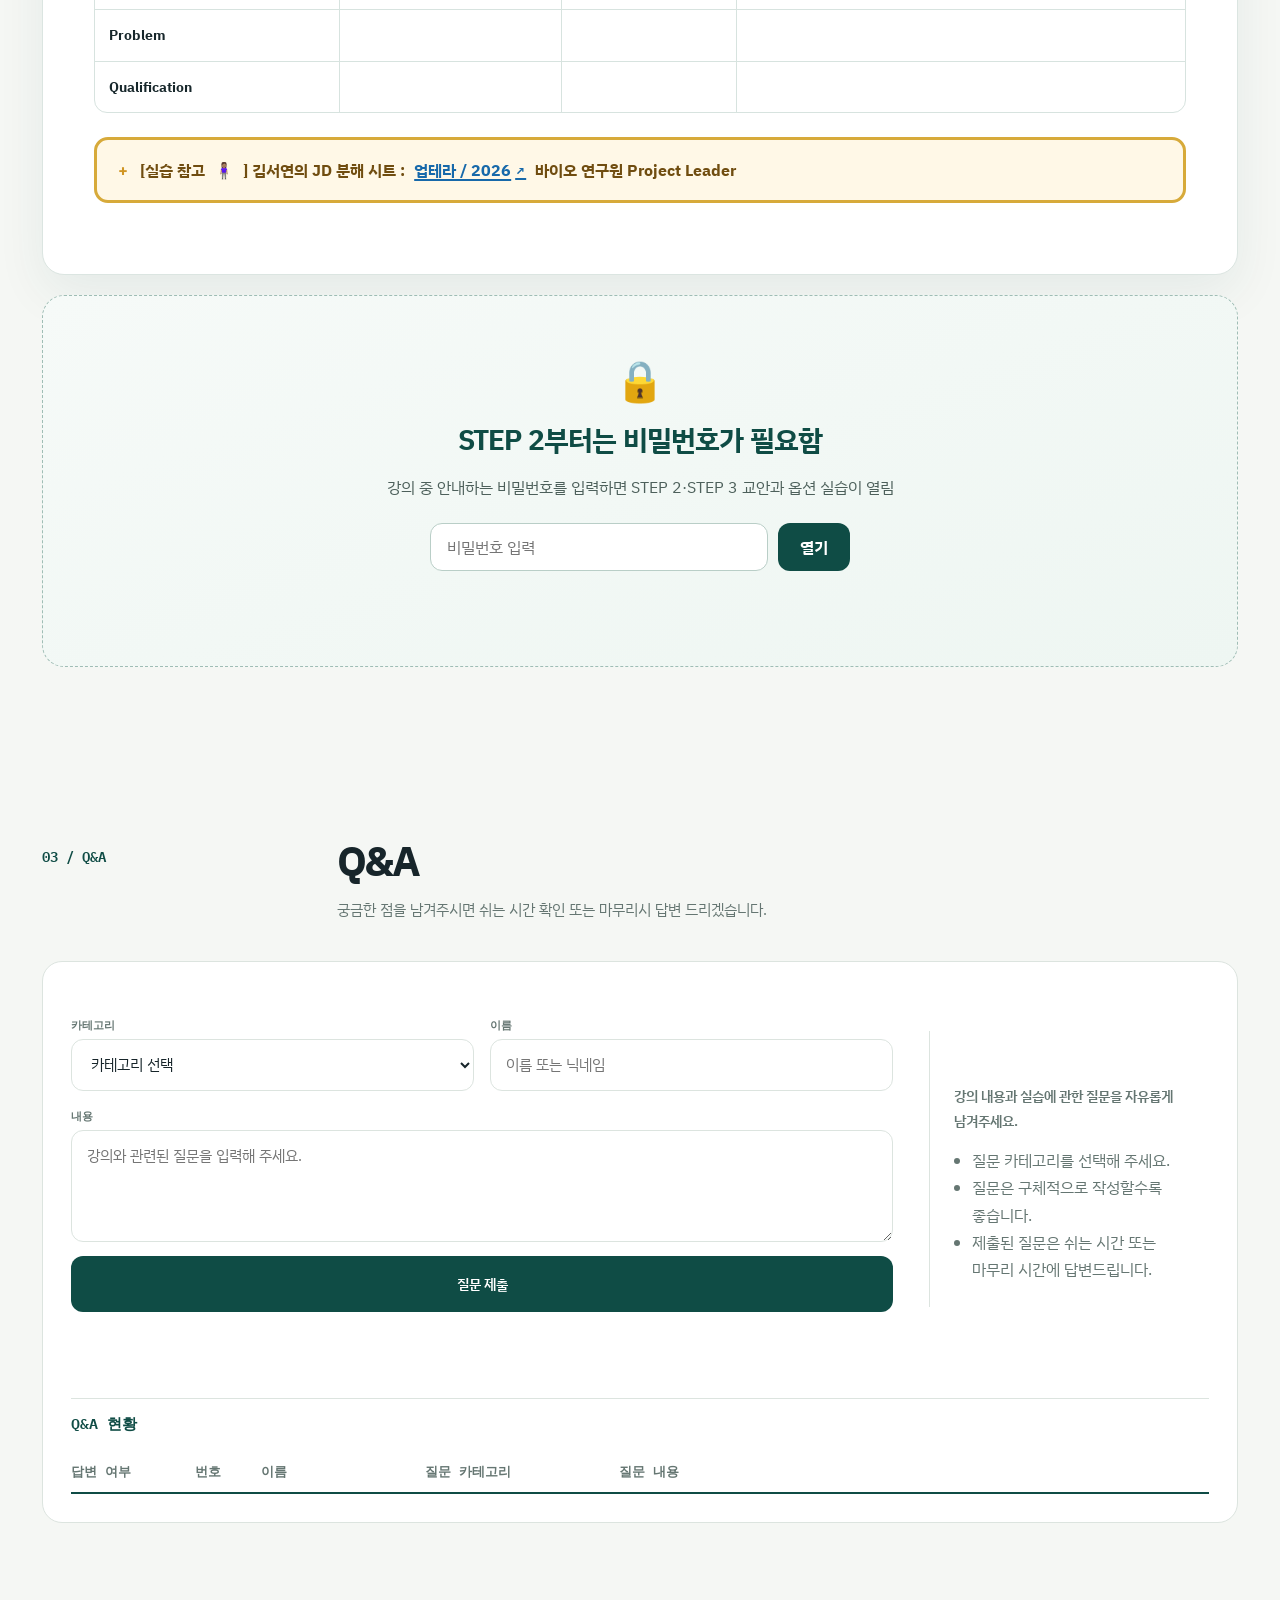
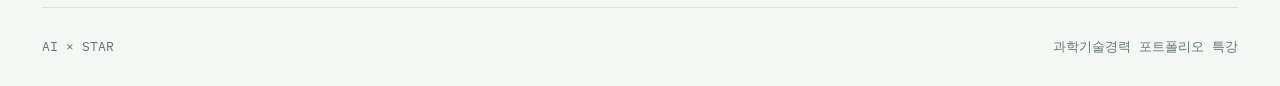
==== commit 323bc75e: "헤더 일시 수정: 10월 14일(금) → 14일(수)" ====
--- a/index.html
+++ b/index.html
@@ -131,7 +131,7 @@
 <style>.lecture-flow .flow-step{flex:1;display:flex;flex-direction:column;align-items:center;justify-content:center;gap:5px;padding:10px;border:1px solid rgba(255,255,255,.18);border-radius:10px;color:#fff;text-decoration:none;text-align:center;white-space:nowrap}.lecture-flow .flow-step strong{font-size:16px;color:var(--lime)}.lecture-flow .flow-step small{font-size:clamp(11px,1.25vw,16px);line-height:1.2}.lecture-flow .flow-step:hover{background:rgba(255,255,255,.1)}.notion-doc h1[id]{scroll-margin-top:120px}@media(max-width:900px){.lecture-flow .flow-step{width:100%;white-space:normal}.lecture-flow .flow-step small{font-size:16px}}</style><body><div class="page">
 <header class="topbar"><a class="brand" href="#top"><i>AI</i> SCIENCE &amp; TECHNOLOGY</a><nav class="nav"><a href="#curriculum">커리큘럼</a><a href="#lecture">강의교안</a><a href="#qa">Q&amp;A</a></nav></header>
 <main id="top">
-<section class="hero"><div><p class="eyebrow">2026 · SPECIAL LECTURE</p><h1>AI와 STAR로 완성하는 <span>과학기술경력 포트폴리오</span> 특강</h1><p>과학기술 경력을 구조화하고, 경력기술서의 핵심을 포트폴리오 초안으로 전환하는 실습형 강의입니다.</p></div><aside class="hero-card"><h2>교육 개요</h2><dl><dt>대상</dt><dd>경력 보유 여성과학기술인</dd><dt>일시</dt><dd>2026년 10월 14일(금)<br>10:00~15:00(점심시간 포함)</dd><dt>도구</dt><dd>Google Gemini · Slides · 나노바나나</dd><dt>결과물</dt><dd>과학기술경력 포트폴리오 초안</dd></dl></aside></section>
+<section class="hero"><div><p class="eyebrow">2026 · SPECIAL LECTURE</p><h1>AI와 STAR로 완성하는 <span>과학기술경력 포트폴리오</span> 특강</h1><p>과학기술 경력을 구조화하고, 경력기술서의 핵심을 포트폴리오 초안으로 전환하는 실습형 강의입니다.</p></div><aside class="hero-card"><h2>교육 개요</h2><dl><dt>대상</dt><dd>경력 보유 여성과학기술인</dd><dt>일시</dt><dd>2026년 10월 14일(수)<br>10:00~15:00(점심시간 포함)</dd><dt>도구</dt><dd>Google Gemini · Slides · 나노바나나</dd><dt>결과물</dt><dd>과학기술경력 포트폴리오 초안</dd></dl></aside></section>
 <section id="curriculum"><div class="section-head"><div class="section-number">01 / CURRICULUM</div><div><h2 class="section-title">커리큘럼</h2><p class="section-note">지원 JD 분석에서 포트폴리오 완성까지, 경력을 구조화하고 표현하는 3단계 흐름입니다.</p></div></div><div class="curriculum-grid"><article class="curriculum-step"><span class="step-label">STEP 1</span><h3>2026 과학기술 채용 JD 읽기</h3><ul><li>분야별 JD와 핵심역량 분석</li><li>내 목표 JD를 Action·Skill·Problem·Qualification으로 분해</li><li>실습 1: 목표 JD 분해</li></ul></article><article class="curriculum-step"><span class="step-label">STEP 2</span><h3>STAR로 내 경력 구조화하기</h3><ul><li>경력기술서와 포트폴리오 이해</li><li>경력 Inventory와 핵심역량 정리</li><li>대표 프로젝트 STAR 구조화</li><li>실습 2·3·4</li></ul></article><article class="curriculum-step"><span class="step-label">STEP 3</span><h3>AI로 나만의 포트폴리오 만들기</h3><ul><li>AI 인터뷰로 STAR 구체화</li><li>Gemini로 경력기술서 초안 작성</li><li>포트폴리오 구성과 최종 점검</li><li>실습 5·6·7·8·9</li><li>[옵션] 웹뷰로 포트폴리오 작업하기</li></ul></article></div></section>
 <section id="lecture"><div class="section-head"><div class="section-number">02 / LECTURE</div><div><h2 class="section-title">강의교안</h2><p class="section-note">STEP 1 교안을 불러오는 중입니다.</p></div></div></section>
 <section id="qa"><div class="section-head"><div class="section-number">03 / Q&amp;A</div><div><h2 class="section-title">Q&amp;A</h2><p class="section-note">궁금한 점을 남겨주시면 쉬는 시간 확인 또는 마무리시 답변 드리겠습니다.</p></div></div><div class="qa"><article class="qa-card"><form class="question-form" id="questionForm"><div><label class="question-label" for="studentName">이름</label><input id="studentName" name="studentName" required placeholder="이름 또는 닉네임"></div><div><label class="question-label" for="questionCategory">질문 카테고리</label><select id="questionCategory" name="questionCategory" required><option value="">카테고리 선택</option><option>채용 JD 분석</option><option>경력 Inventory 정리</option><option>핵심역량 도출</option><option>STAR 경험 구조화</option><option>AI 활용·비식별화</option><option>경력기술서·포트폴리오</option><option>최종 점검·기타</option></select></div><div><label class="question-label" for="studentQuestion">질문 내용</label><textarea id="studentQuestion" name="studentQuestion" required placeholder="강의와 관련된 질문을 입력해 주세요."></textarea></div><button type="submit">질문 제출</button><div class="question-status" id="questionStatus" aria-live="polite"></div></form><aside class="qa-guide"><strong>Q&amp;A 안내</strong><p>강의 내용과 실습에 관한 질문을 자유롭게 남겨주세요.</p><ul><li>질문 카테고리를 선택해 주세요.</li><li>질문은 구체적으로 작성할수록 좋습니다.</li><li>제출된 질문은 쉬는 시간 또는 마무리 시간에 답변드립니다.</li></ul></aside><div class="question-list" id="questionList"><h3 class="question-list-title">등록된 질문</h3><div class="question-table-head"><span>답변 여부</span><span>번호</span><span>이름</span><span>질문 카테고리</span><span>질문 내용</span></div></div></article></div></section>
@@ -407,7 +407,7 @@
 if(flow)flow.innerHTML='<a class="flow-step" href="#lecture-step-1"><strong>STEP 1</strong><small>2026 과학기술 채용 JD 읽기</small></a><b>→</b><a class="flow-step" href="#lecture-step-2"><strong>STEP 2</strong><small>STAR로 내 경력 구조화하기</small></a><b>→</b><a class="flow-step" href="#lecture-step-3"><strong>STEP 3</strong><small>AI로 나만의 포트폴리오 만들기</small></a>';
 }
 </script><link rel="stylesheet" href="css/lecture-step1-clean.css?v=20261002-20"><link rel="stylesheet" href="css/lecture-step1-persona.css?v=20261006-4">
-<link rel="stylesheet" href="css/lecture-layout-fix.css?v=20261006-2">
+<link rel="stylesheet" href="css/lecture-layout-fix.css?v=20261006-3">
 <link rel="stylesheet" href="css/lecture-lock.css?v=20261006-1"><script src="js/lecture-step1-clean.js?v=20261002-2"></script><script src="js/lecture-step1-persona.js?v=20261006-1"></script><script src="js/lecture-locked.data.js?v=20261006-1"></script>
-<script src="js/lecture-sample-embed.js?v=20261006-1"></script><script src="js/lecture-lock.js?v=20261006-1"></script>
+<script src="js/lecture-sample-embed.js?v=20261006-3"></script><script src="js/lecture-lock.js?v=20261006-1"></script>
 </body></html>
--- a/css/lecture-layout-fix.css
+++ b/css/lecture-layout-fix.css
@@ -8,6 +8,9 @@
 
 /* STEP 2-1 포트폴리오 샘플 임베드: 제목 좌측 · 새 창/다운로드 버튼 우측 */
 .sample-embed{margin:22px 0 4px;border:1px solid #d5e4df;border-radius:14px;overflow:hidden;background:#fff;box-shadow:0 8px 24px rgba(15,76,69,.06)}
+.sample-embed-list .sample-embed+.sample-embed{margin-top:28px}
+.sample-embed-title strong{display:flex;align-items:center;gap:8px}
+.sample-embed-no{display:inline-flex;align-items:center;justify-content:center;flex:none;width:22px;height:22px;border-radius:50%;background:#0f766e;color:#fff;font-size:12px;font-weight:700;line-height:1}
 .sample-embed-bar{display:flex;align-items:center;justify-content:space-between;gap:12px;flex-wrap:wrap;padding:12px 16px;background:#f7faf8;border-bottom:1px solid #d5e4df}
 .sample-embed-title{display:flex;flex-direction:column;gap:2px;min-width:0;color:#0f4c45}
 .sample-embed-title small{color:#6d7c82;font-size:13px}
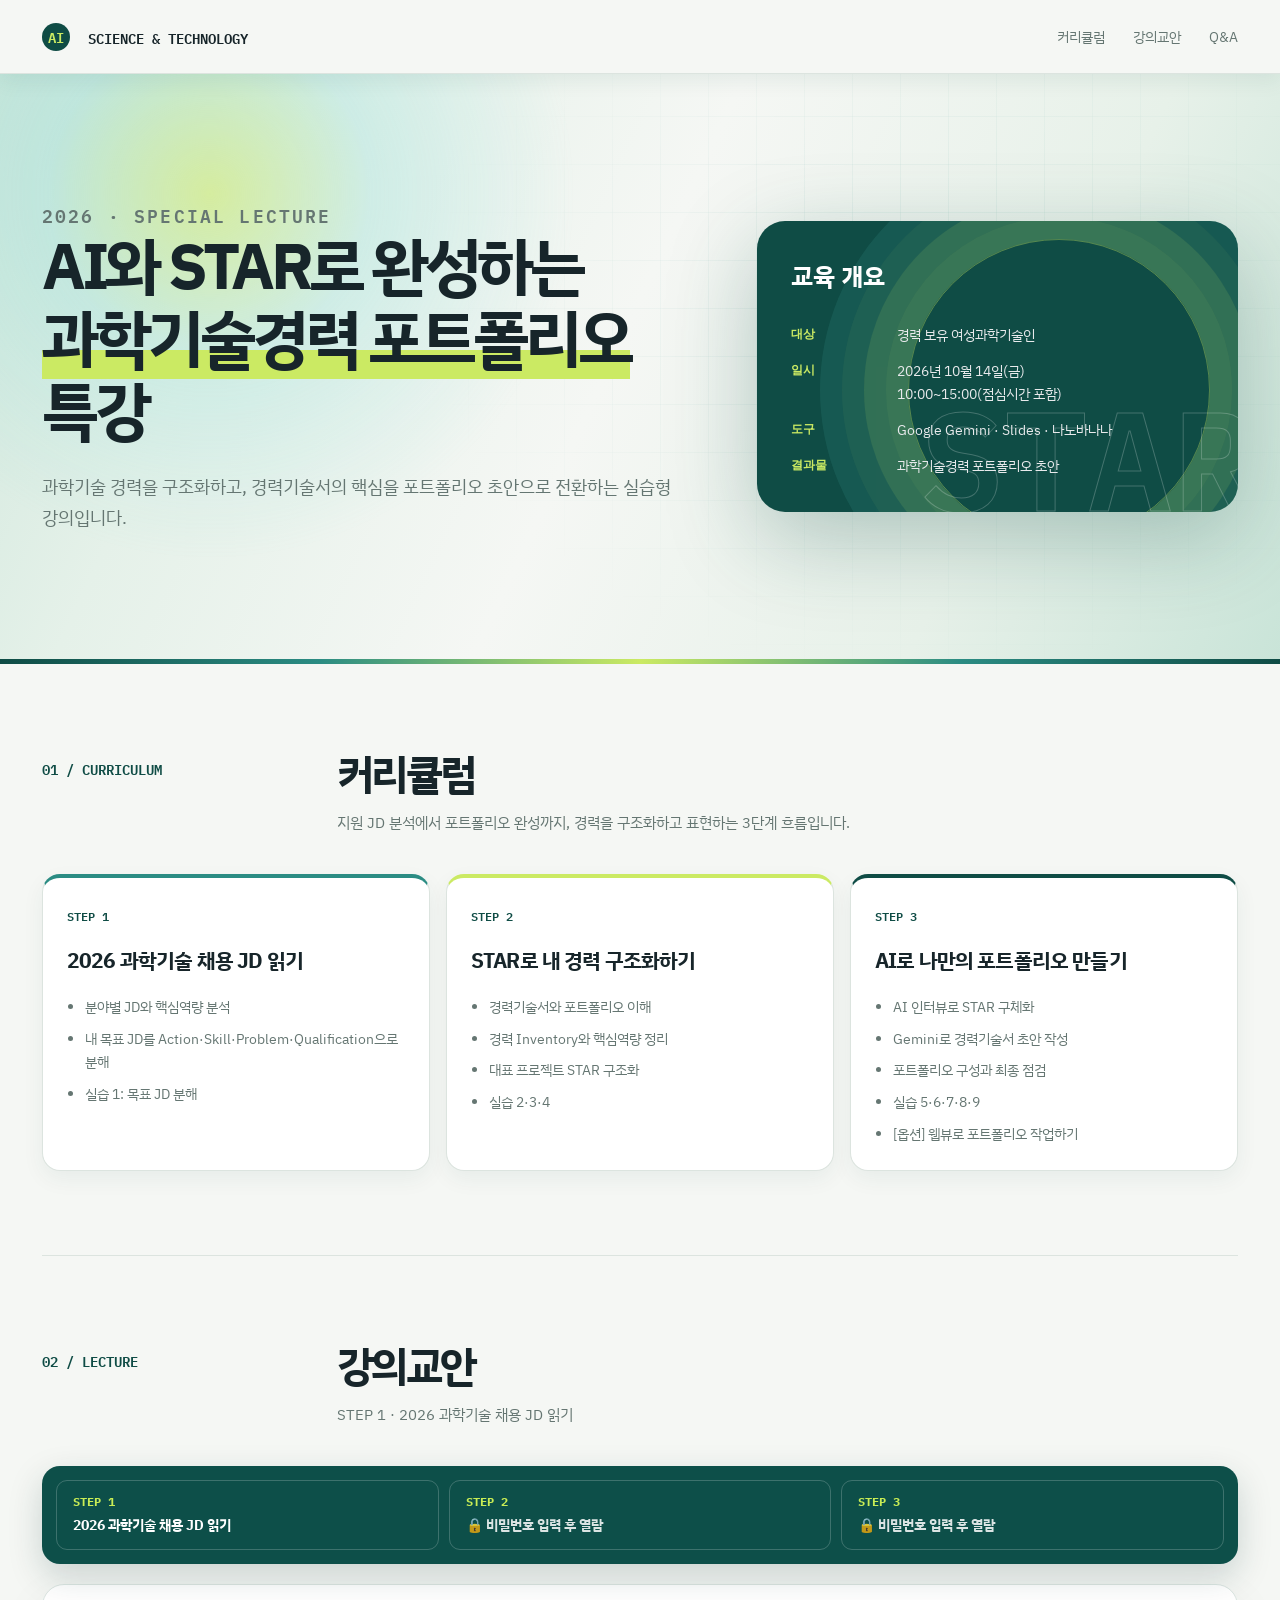
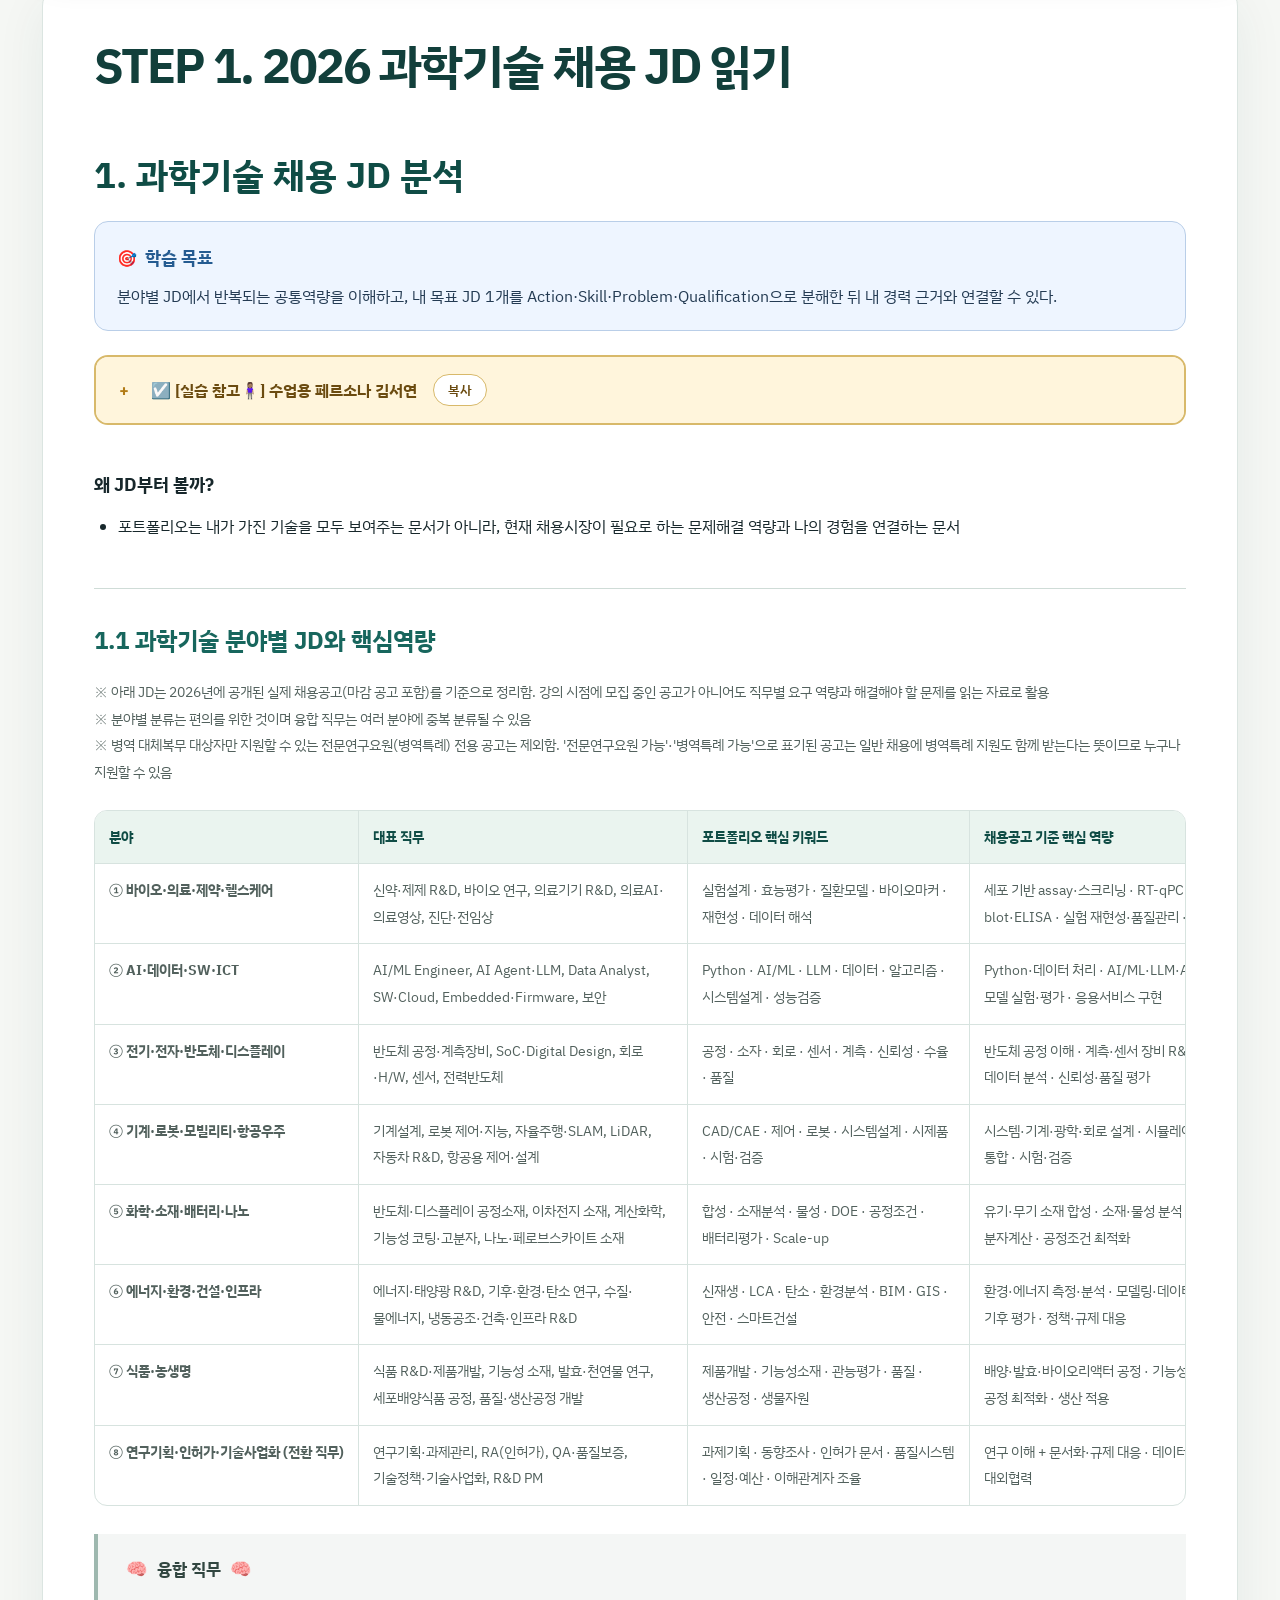
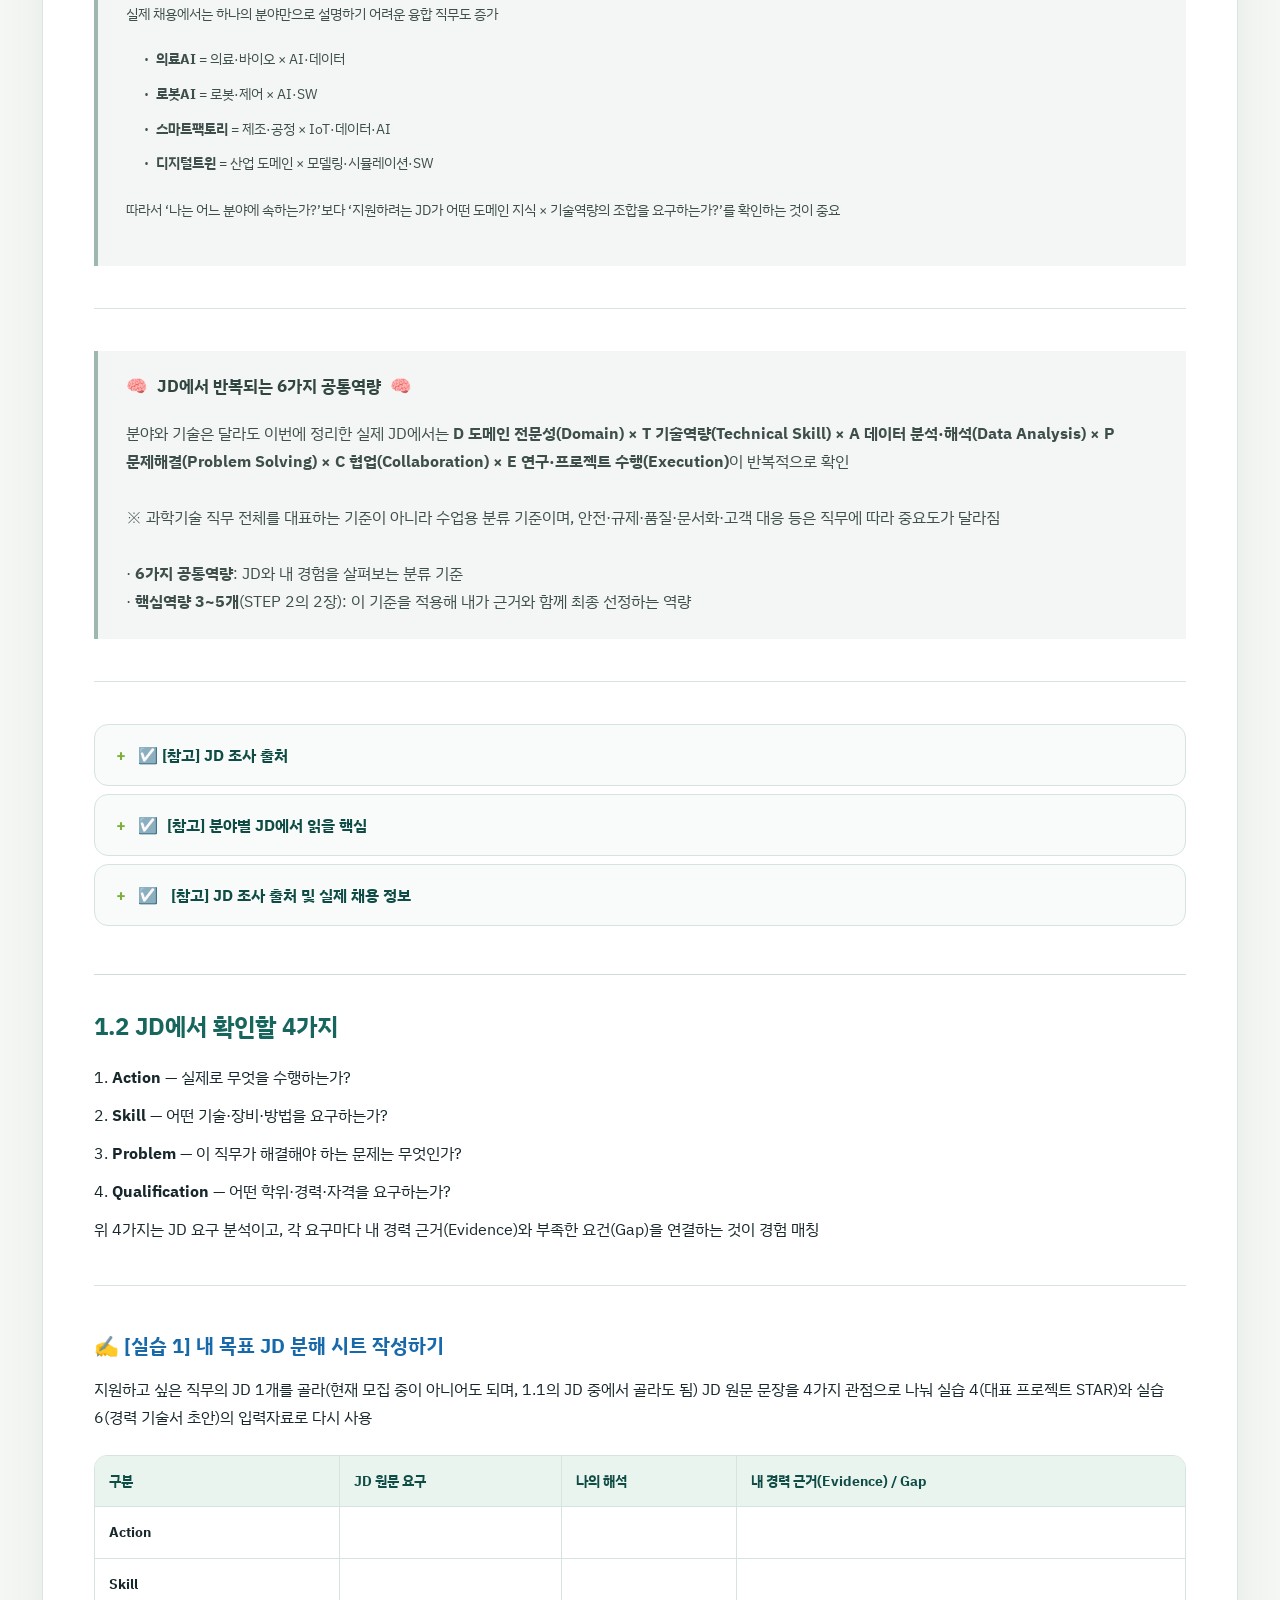
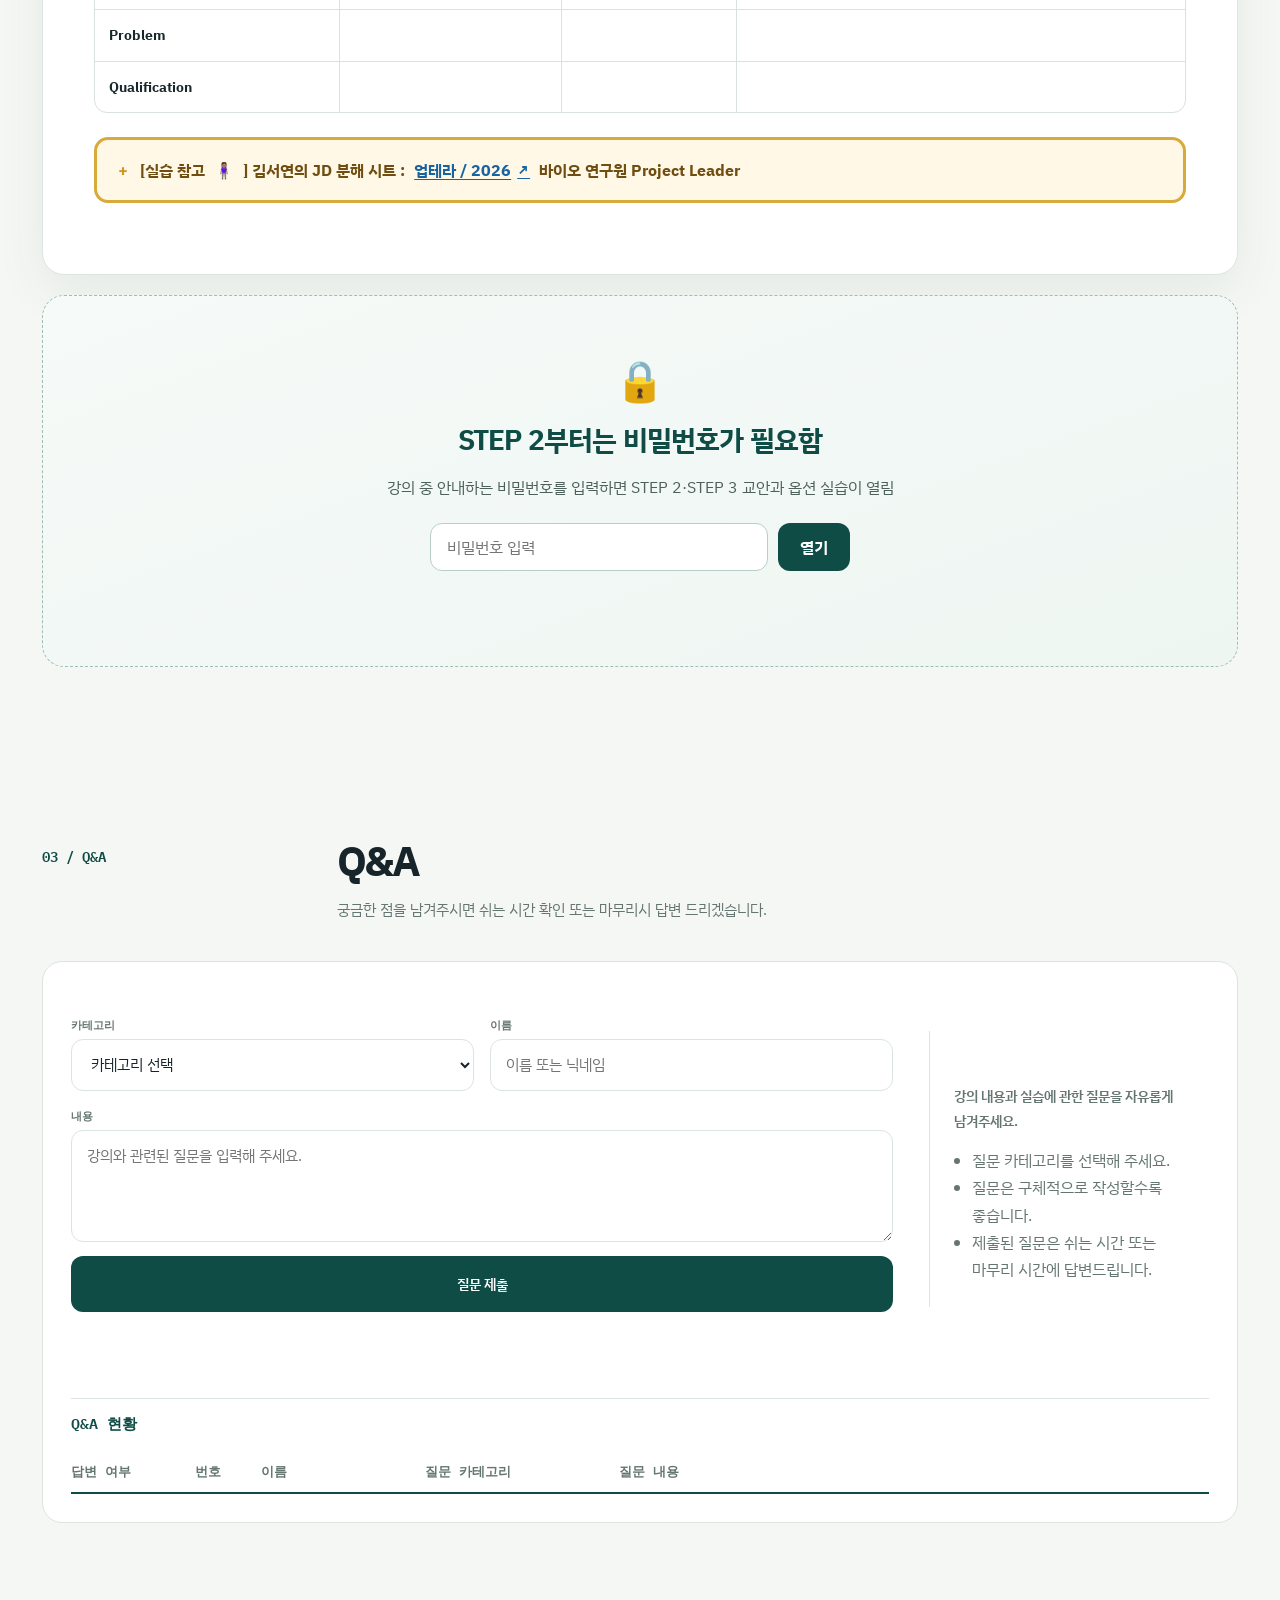
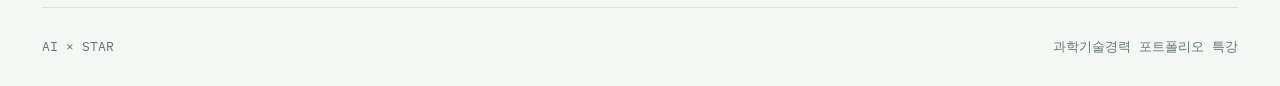
==== commit efec4e6c: "Add files via upload" ====
--- a/index.html
+++ b/index.html
@@ -131,7 +131,7 @@
 <style>.lecture-flow .flow-step{flex:1;display:flex;flex-direction:column;align-items:center;justify-content:center;gap:5px;padding:10px;border:1px solid rgba(255,255,255,.18);border-radius:10px;color:#fff;text-decoration:none;text-align:center;white-space:nowrap}.lecture-flow .flow-step strong{font-size:16px;color:var(--lime)}.lecture-flow .flow-step small{font-size:clamp(11px,1.25vw,16px);line-height:1.2}.lecture-flow .flow-step:hover{background:rgba(255,255,255,.1)}.notion-doc h1[id]{scroll-margin-top:120px}@media(max-width:900px){.lecture-flow .flow-step{width:100%;white-space:normal}.lecture-flow .flow-step small{font-size:16px}}</style><body><div class="page">
 <header class="topbar"><a class="brand" href="#top"><i>AI</i> SCIENCE &amp; TECHNOLOGY</a><nav class="nav"><a href="#curriculum">커리큘럼</a><a href="#lecture">강의교안</a><a href="#qa">Q&amp;A</a></nav></header>
 <main id="top">
-<section class="hero"><div><p class="eyebrow">2026 · SPECIAL LECTURE</p><h1>AI와 STAR로 완성하는 <span>과학기술경력 포트폴리오</span> 특강</h1><p>과학기술 경력을 구조화하고, 경력기술서의 핵심을 포트폴리오 초안으로 전환하는 실습형 강의입니다.</p></div><aside class="hero-card"><h2>교육 개요</h2><dl><dt>대상</dt><dd>경력 보유 여성과학기술인</dd><dt>일시</dt><dd>2026년 10월 14일(수)<br>10:00~15:00(점심시간 포함)</dd><dt>도구</dt><dd>Google Gemini · Slides · 나노바나나</dd><dt>결과물</dt><dd>과학기술경력 포트폴리오 초안</dd></dl></aside></section>
+<section class="hero"><div><p class="eyebrow">2026 · SPECIAL LECTURE</p><h1>AI와 STAR로 완성하는 <span>과학기술경력 포트폴리오</span> 특강</h1><p>과학기술 경력을 구조화하고, 경력기술서의 핵심을 포트폴리오 초안으로 전환하는 실습형 강의입니다.</p></div><aside class="hero-card"><h2>교육 개요</h2><dl><dt>대상</dt><dd>경력 보유 여성과학기술인</dd><dt>일시</dt><dd>2026년 10월 14일(금)<br>10:00~15:00(점심시간 포함)</dd><dt>도구</dt><dd>Google Gemini · Slides · 나노바나나</dd><dt>결과물</dt><dd>과학기술경력 포트폴리오 초안</dd></dl></aside></section>
 <section id="curriculum"><div class="section-head"><div class="section-number">01 / CURRICULUM</div><div><h2 class="section-title">커리큘럼</h2><p class="section-note">지원 JD 분석에서 포트폴리오 완성까지, 경력을 구조화하고 표현하는 3단계 흐름입니다.</p></div></div><div class="curriculum-grid"><article class="curriculum-step"><span class="step-label">STEP 1</span><h3>2026 과학기술 채용 JD 읽기</h3><ul><li>분야별 JD와 핵심역량 분석</li><li>내 목표 JD를 Action·Skill·Problem·Qualification으로 분해</li><li>실습 1: 목표 JD 분해</li></ul></article><article class="curriculum-step"><span class="step-label">STEP 2</span><h3>STAR로 내 경력 구조화하기</h3><ul><li>경력기술서와 포트폴리오 이해</li><li>경력 Inventory와 핵심역량 정리</li><li>대표 프로젝트 STAR 구조화</li><li>실습 2·3·4</li></ul></article><article class="curriculum-step"><span class="step-label">STEP 3</span><h3>AI로 나만의 포트폴리오 만들기</h3><ul><li>AI 인터뷰로 STAR 구체화</li><li>Gemini로 경력기술서 초안 작성</li><li>포트폴리오 구성과 최종 점검</li><li>실습 5·6·7·8·9</li><li>[옵션] 웹뷰로 포트폴리오 작업하기</li></ul></article></div></section>
 <section id="lecture"><div class="section-head"><div class="section-number">02 / LECTURE</div><div><h2 class="section-title">강의교안</h2><p class="section-note">STEP 1 교안을 불러오는 중입니다.</p></div></div></section>
 <section id="qa"><div class="section-head"><div class="section-number">03 / Q&amp;A</div><div><h2 class="section-title">Q&amp;A</h2><p class="section-note">궁금한 점을 남겨주시면 쉬는 시간 확인 또는 마무리시 답변 드리겠습니다.</p></div></div><div class="qa"><article class="qa-card"><form class="question-form" id="questionForm"><div><label class="question-label" for="studentName">이름</label><input id="studentName" name="studentName" required placeholder="이름 또는 닉네임"></div><div><label class="question-label" for="questionCategory">질문 카테고리</label><select id="questionCategory" name="questionCategory" required><option value="">카테고리 선택</option><option>채용 JD 분석</option><option>경력 Inventory 정리</option><option>핵심역량 도출</option><option>STAR 경험 구조화</option><option>AI 활용·비식별화</option><option>경력기술서·포트폴리오</option><option>최종 점검·기타</option></select></div><div><label class="question-label" for="studentQuestion">질문 내용</label><textarea id="studentQuestion" name="studentQuestion" required placeholder="강의와 관련된 질문을 입력해 주세요."></textarea></div><button type="submit">질문 제출</button><div class="question-status" id="questionStatus" aria-live="polite"></div></form><aside class="qa-guide"><strong>Q&amp;A 안내</strong><p>강의 내용과 실습에 관한 질문을 자유롭게 남겨주세요.</p><ul><li>질문 카테고리를 선택해 주세요.</li><li>질문은 구체적으로 작성할수록 좋습니다.</li><li>제출된 질문은 쉬는 시간 또는 마무리 시간에 답변드립니다.</li></ul></aside><div class="question-list" id="questionList"><h3 class="question-list-title">등록된 질문</h3><div class="question-table-head"><span>답변 여부</span><span>번호</span><span>이름</span><span>질문 카테고리</span><span>질문 내용</span></div></div></article></div></section>
@@ -407,7 +407,7 @@
 if(flow)flow.innerHTML='<a class="flow-step" href="#lecture-step-1"><strong>STEP 1</strong><small>2026 과학기술 채용 JD 읽기</small></a><b>→</b><a class="flow-step" href="#lecture-step-2"><strong>STEP 2</strong><small>STAR로 내 경력 구조화하기</small></a><b>→</b><a class="flow-step" href="#lecture-step-3"><strong>STEP 3</strong><small>AI로 나만의 포트폴리오 만들기</small></a>';
 }
 </script><link rel="stylesheet" href="css/lecture-step1-clean.css?v=20261002-20"><link rel="stylesheet" href="css/lecture-step1-persona.css?v=20261006-4">
-<link rel="stylesheet" href="css/lecture-layout-fix.css?v=20261006-3">
-<link rel="stylesheet" href="css/lecture-lock.css?v=20261006-1"><script src="js/lecture-step1-clean.js?v=20261002-2"></script><script src="js/lecture-step1-persona.js?v=20261006-1"></script><script src="js/lecture-locked.data.js?v=20261006-1"></script>
+<link rel="stylesheet" href="css/lecture-layout-fix.css?v=20261014-1">
+<link rel="stylesheet" href="css/lecture-lock.css?v=20261006-1"><script src="js/lecture-step1-clean.js?v=20261014-1"></script><script src="js/lecture-step1-persona.js?v=20261006-1"></script><script src="js/lecture-locked.data.js?v=20261006-1"></script>
 <script src="js/lecture-sample-embed.js?v=20261006-3"></script><script src="js/lecture-lock.js?v=20261006-1"></script>
 </body></html>
--- a/css/lecture-layout-fix.css
+++ b/css/lecture-layout-fix.css
@@ -21,3 +21,27 @@
 .sample-embed-btn.is-primary:hover{background:#0b5f58}
 .lesson-view .sample-embed .sample-embed-frame{display:block;width:100%;height:min(78vh,820px);min-height:480px;border:0;background:#fff}
 @media (max-width:640px){.sample-embed-actions{width:100%}.sample-embed-btn{flex:1;justify-content:center}.lesson-view .sample-embed .sample-embed-frame{height:70vh;min-height:420px}}
+
+/* 교안의 텍스트 링크: 클릭 전에도 링크임을 알아볼 수 있도록 표시 */
+.lesson-view a[href]:not(.sample-embed-btn) {
+  color: #1764a0;
+  text-decoration: underline;
+  text-decoration-thickness: 1px;
+  text-underline-offset: 3px;
+}
+.lesson-view a[href]:not(.sample-embed-btn):hover {
+  color: #104774;
+  text-decoration-thickness: 2px;
+}
+.lesson-view a[href]:focus-visible {
+  outline: 2px solid #1764a0;
+  outline-offset: 3px;
+  border-radius: 2px;
+}
+.lesson-view a[href^="http"]:not(.sample-embed-btn)::after {
+  content: " ↗";
+  display: inline-block;
+  margin-left: 2px;
+  font-size: .85em;
+  text-decoration: none;
+}
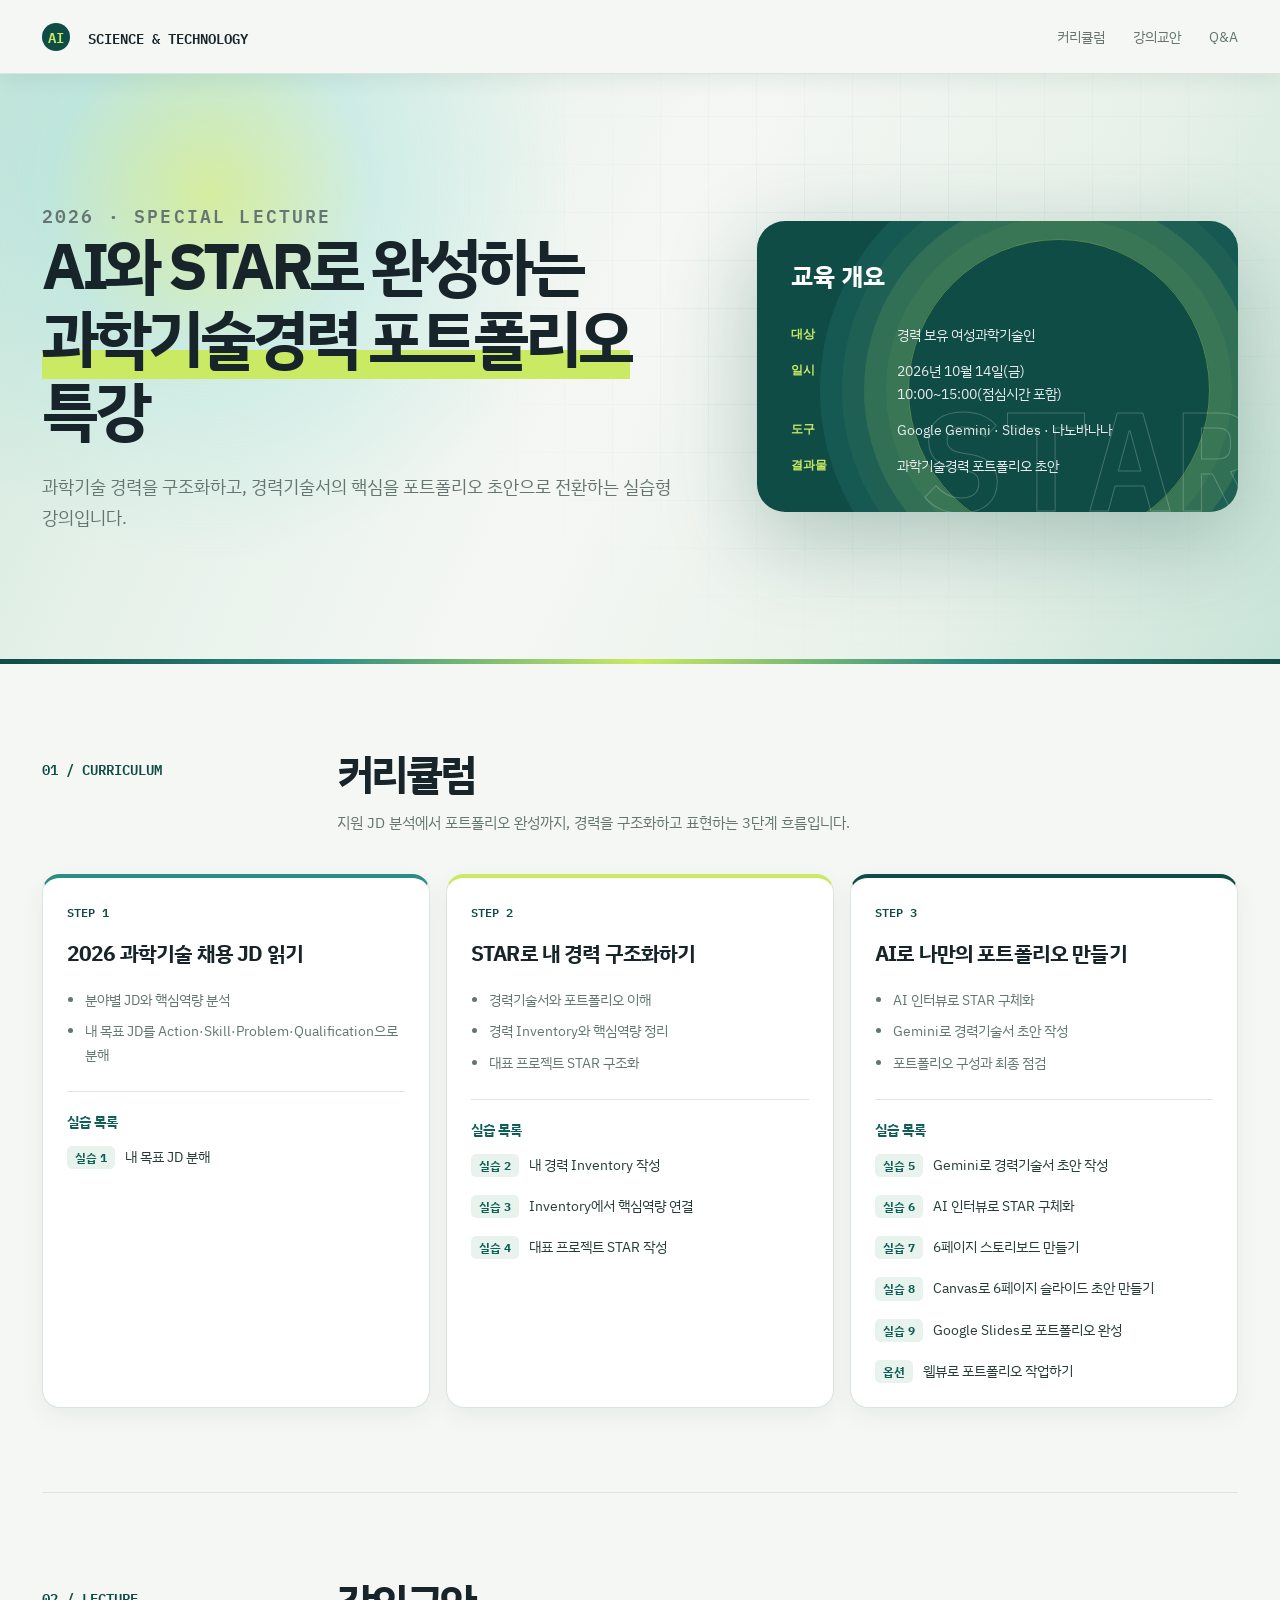
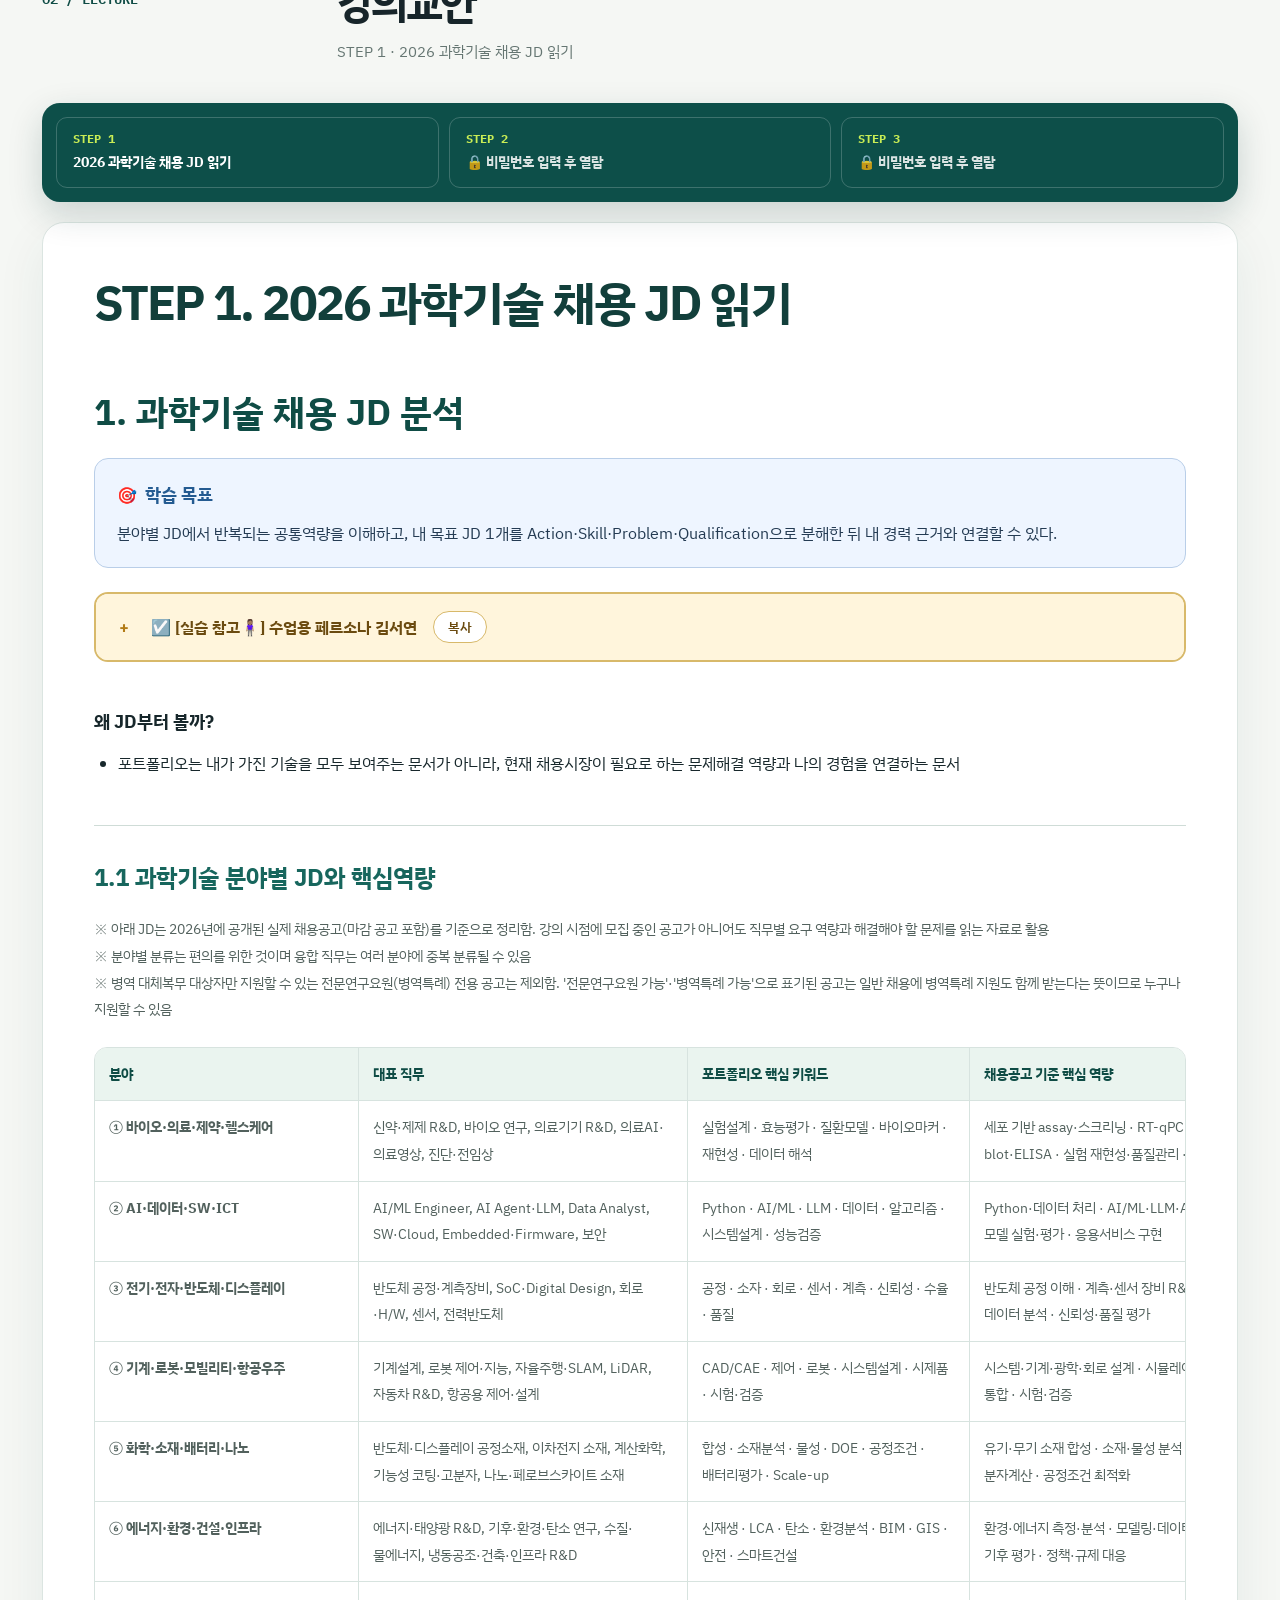
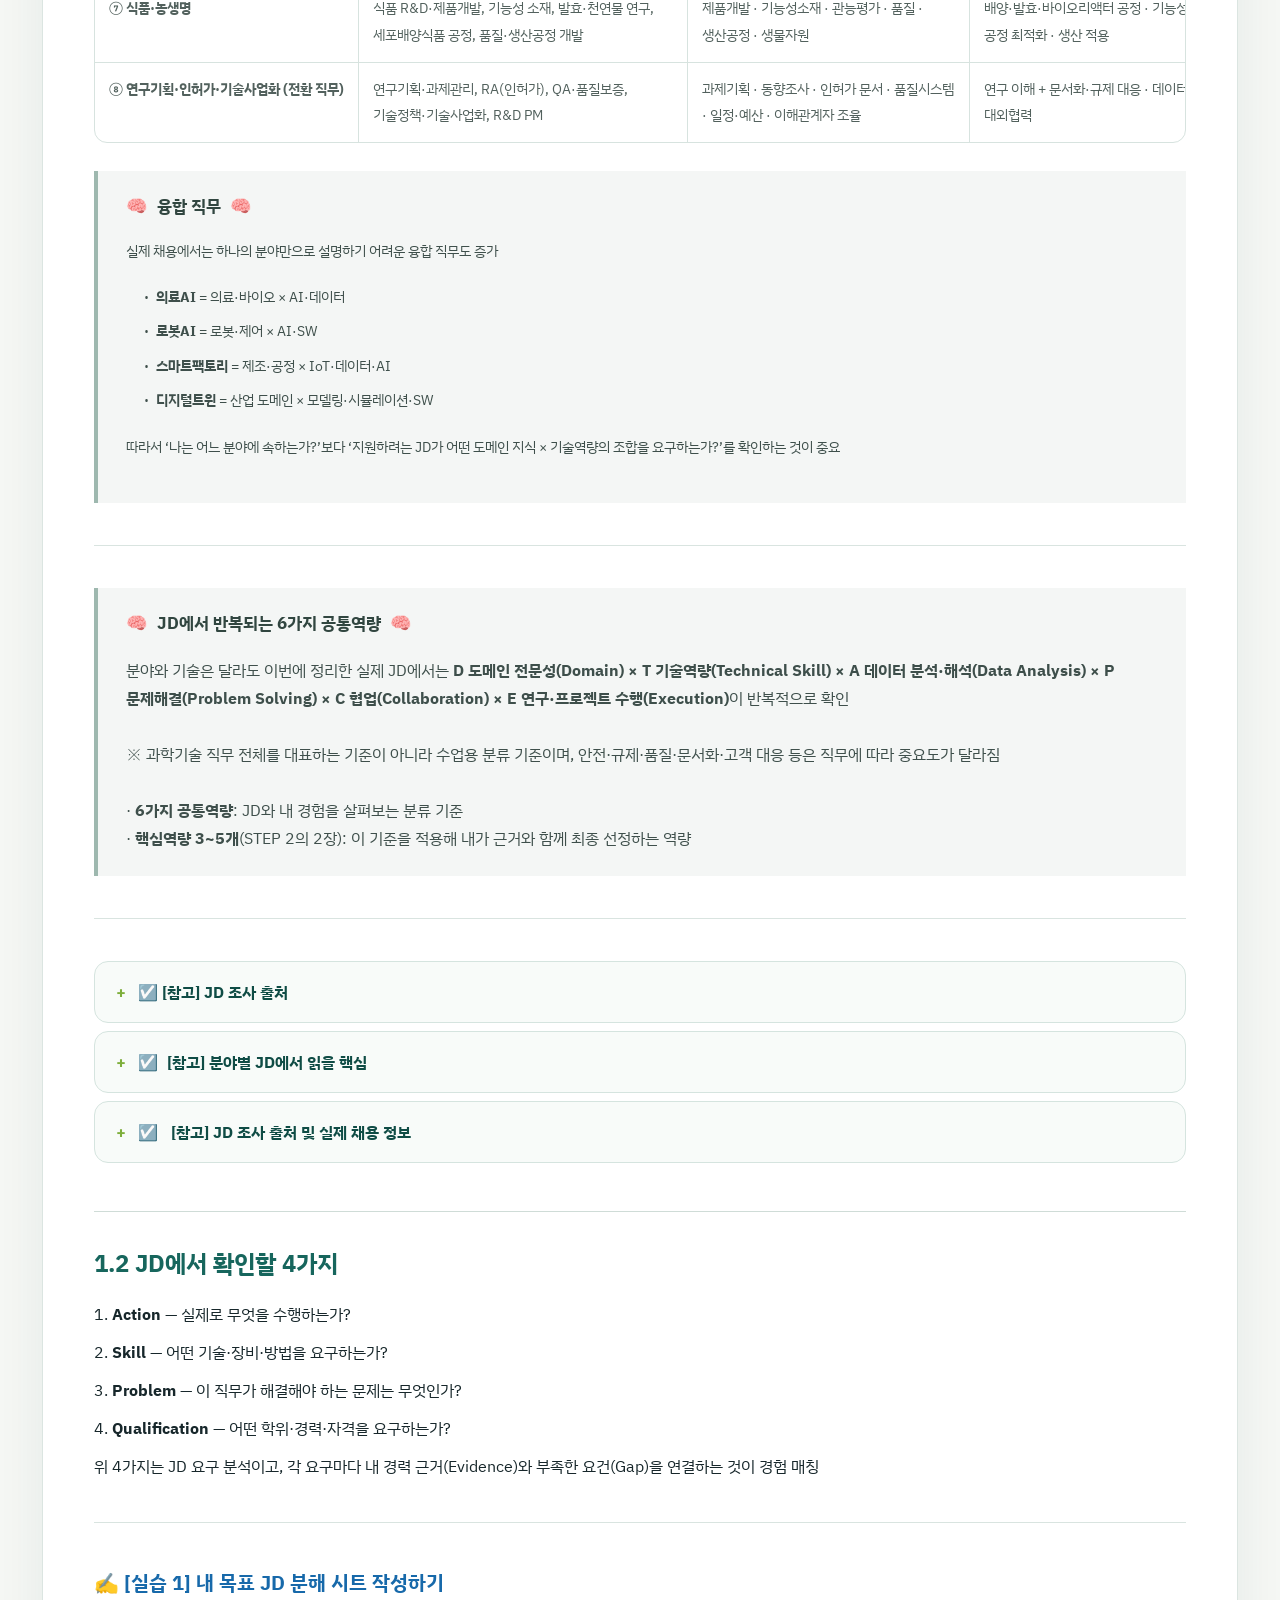
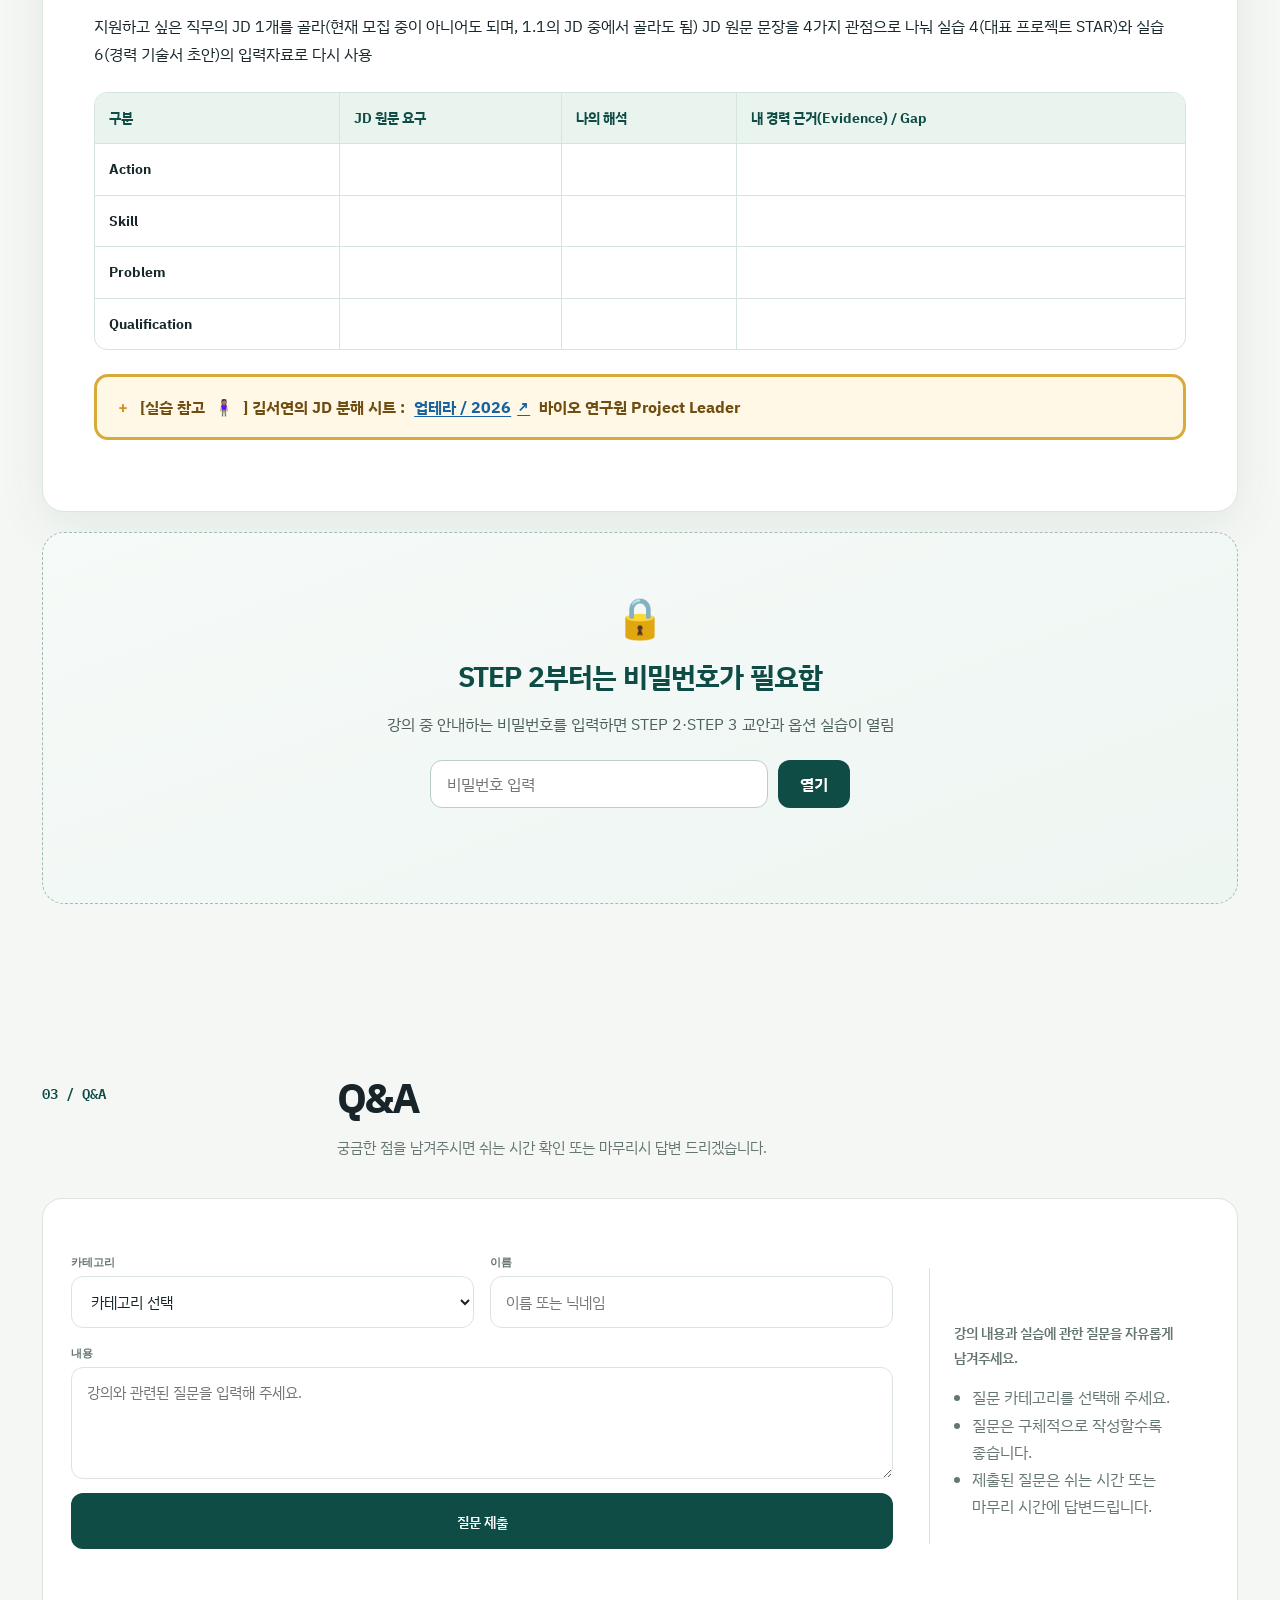
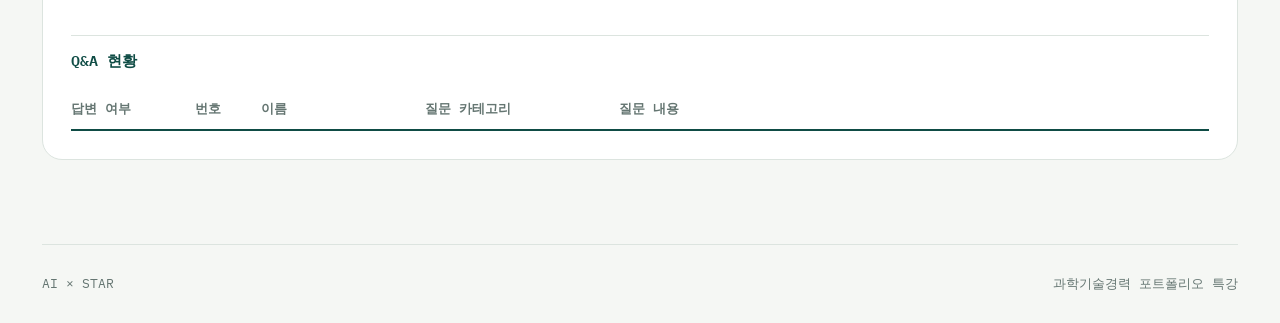
==== commit 6623ae64: "Add files via upload" ====
--- a/index.html
+++ b/index.html
@@ -16,7 +16,7 @@
 @media(max-width:1200px){.overview-grid{grid-template-columns:repeat(3,1fr)}.hero{gap:30px}.section-head{grid-template-columns:180px 1fr}}
 @media(max-width:760px){html{min-width:0;width:100%;overflow-x:hidden}.page{width:100vw;max-width:100vw;overflow:hidden}.topbar{height:auto;min-height:68px;align-items:flex-start;gap:14px;padding-top:14px;padding-bottom:14px}.brand{font-size:11px;line-height:28px}.nav{gap:12px;flex-wrap:wrap;justify-content:flex-end;font-size:12px;line-height:1.5}.hero{width:100%;grid-template-columns:1fr;min-height:0;padding:70px 0}.hero h1{font-size:clamp(38px,11vw,58px)}.hero p{font-size:16px}.hero-card{min-height:auto;padding:26px}.section-head{grid-template-columns:1fr;gap:8px;margin-bottom:26px}section{padding:60px 0}.overview-grid,.qa{grid-template-columns:1fr 1fr}.info-card{min-height:150px;padding:18px}.info-card p{font-size:15px;margin-top:18px}.qa-card p{font-size:17px}.footer{align-items:flex-start;gap:8px;flex-direction:column}}
 @media(max-width:430px){.overview-grid,.qa{grid-template-columns:1fr}.nav{max-width:190px}.hero-card dl{grid-template-columns:70px 1fr;font-size:13px}}
-</style>
+.curriculum-practices{margin-top:24px;padding-top:18px;border-top:1px solid #dce7e2}.curriculum-practices>strong{display:block;font-size:14px;color:#0f5f57;margin-bottom:12px}.curriculum-practices ol{list-style:none;padding:0;margin:0;display:grid;gap:10px}.curriculum-practices li{display:flex;align-items:flex-start;gap:10px;color:#263b38;font-size:14px;line-height:1.6}.curriculum-practices li span{flex:none;padding:2px 8px;border-radius:5px;background:#e9f3ee;color:#0f5f57;font-size:12px;font-weight:700}.curriculum-step{display:flex;flex-direction:column}.curriculum-step>.curriculum-practices{margin-top:24px}</style>
 <style>
 /* HERO MOTION */
 .hero{position:relative;isolation:isolate;overflow:hidden}
@@ -132,7 +132,7 @@
 <header class="topbar"><a class="brand" href="#top"><i>AI</i> SCIENCE &amp; TECHNOLOGY</a><nav class="nav"><a href="#curriculum">커리큘럼</a><a href="#lecture">강의교안</a><a href="#qa">Q&amp;A</a></nav></header>
 <main id="top">
 <section class="hero"><div><p class="eyebrow">2026 · SPECIAL LECTURE</p><h1>AI와 STAR로 완성하는 <span>과학기술경력 포트폴리오</span> 특강</h1><p>과학기술 경력을 구조화하고, 경력기술서의 핵심을 포트폴리오 초안으로 전환하는 실습형 강의입니다.</p></div><aside class="hero-card"><h2>교육 개요</h2><dl><dt>대상</dt><dd>경력 보유 여성과학기술인</dd><dt>일시</dt><dd>2026년 10월 14일(금)<br>10:00~15:00(점심시간 포함)</dd><dt>도구</dt><dd>Google Gemini · Slides · 나노바나나</dd><dt>결과물</dt><dd>과학기술경력 포트폴리오 초안</dd></dl></aside></section>
-<section id="curriculum"><div class="section-head"><div class="section-number">01 / CURRICULUM</div><div><h2 class="section-title">커리큘럼</h2><p class="section-note">지원 JD 분석에서 포트폴리오 완성까지, 경력을 구조화하고 표현하는 3단계 흐름입니다.</p></div></div><div class="curriculum-grid"><article class="curriculum-step"><span class="step-label">STEP 1</span><h3>2026 과학기술 채용 JD 읽기</h3><ul><li>분야별 JD와 핵심역량 분석</li><li>내 목표 JD를 Action·Skill·Problem·Qualification으로 분해</li><li>실습 1: 목표 JD 분해</li></ul></article><article class="curriculum-step"><span class="step-label">STEP 2</span><h3>STAR로 내 경력 구조화하기</h3><ul><li>경력기술서와 포트폴리오 이해</li><li>경력 Inventory와 핵심역량 정리</li><li>대표 프로젝트 STAR 구조화</li><li>실습 2·3·4</li></ul></article><article class="curriculum-step"><span class="step-label">STEP 3</span><h3>AI로 나만의 포트폴리오 만들기</h3><ul><li>AI 인터뷰로 STAR 구체화</li><li>Gemini로 경력기술서 초안 작성</li><li>포트폴리오 구성과 최종 점검</li><li>실습 5·6·7·8·9</li><li>[옵션] 웹뷰로 포트폴리오 작업하기</li></ul></article></div></section>
+<section id="curriculum"><div class="section-head"><div class="section-number">01 / CURRICULUM</div><div><h2 class="section-title">커리큘럼</h2><p class="section-note">지원 JD 분석에서 포트폴리오 완성까지, 경력을 구조화하고 표현하는 3단계 흐름입니다.</p></div></div><div class="curriculum-grid"><article class="curriculum-step"><span class="step-label">STEP 1</span><h3>2026 과학기술 채용 JD 읽기</h3><ul><li>분야별 JD와 핵심역량 분석</li><li>내 목표 JD를 Action·Skill·Problem·Qualification으로 분해</li></ul><div class="curriculum-practices"><strong>실습 목록</strong><ol><li><span>실습 1</span>내 목표 JD 분해</li></ol></div></article><article class="curriculum-step"><span class="step-label">STEP 2</span><h3>STAR로 내 경력 구조화하기</h3><ul><li>경력기술서와 포트폴리오 이해</li><li>경력 Inventory와 핵심역량 정리</li><li>대표 프로젝트 STAR 구조화</li></ul><div class="curriculum-practices"><strong>실습 목록</strong><ol><li><span>실습 2</span>내 경력 Inventory 작성</li><li><span>실습 3</span>Inventory에서 핵심역량 연결</li><li><span>실습 4</span>대표 프로젝트 STAR 작성</li></ol></div></article><article class="curriculum-step"><span class="step-label">STEP 3</span><h3>AI로 나만의 포트폴리오 만들기</h3><ul><li>AI 인터뷰로 STAR 구체화</li><li>Gemini로 경력기술서 초안 작성</li><li>포트폴리오 구성과 최종 점검</li></ul><div class="curriculum-practices"><strong>실습 목록</strong><ol><li><span>실습 5</span>Gemini로 경력기술서 초안 작성</li><li><span>실습 6</span>AI 인터뷰로 STAR 구체화</li><li><span>실습 7</span>6페이지 스토리보드 만들기</li><li><span>실습 8</span>Canvas로 6페이지 슬라이드 초안 만들기</li><li><span>실습 9</span>Google Slides로 포트폴리오 완성</li><li class="curriculum-option"><span>옵션</span>웹뷰로 포트폴리오 작업하기</li></ol></div></article></div></section>
 <section id="lecture"><div class="section-head"><div class="section-number">02 / LECTURE</div><div><h2 class="section-title">강의교안</h2><p class="section-note">STEP 1 교안을 불러오는 중입니다.</p></div></div></section>
 <section id="qa"><div class="section-head"><div class="section-number">03 / Q&amp;A</div><div><h2 class="section-title">Q&amp;A</h2><p class="section-note">궁금한 점을 남겨주시면 쉬는 시간 확인 또는 마무리시 답변 드리겠습니다.</p></div></div><div class="qa"><article class="qa-card"><form class="question-form" id="questionForm"><div><label class="question-label" for="studentName">이름</label><input id="studentName" name="studentName" required placeholder="이름 또는 닉네임"></div><div><label class="question-label" for="questionCategory">질문 카테고리</label><select id="questionCategory" name="questionCategory" required><option value="">카테고리 선택</option><option>채용 JD 분석</option><option>경력 Inventory 정리</option><option>핵심역량 도출</option><option>STAR 경험 구조화</option><option>AI 활용·비식별화</option><option>경력기술서·포트폴리오</option><option>최종 점검·기타</option></select></div><div><label class="question-label" for="studentQuestion">질문 내용</label><textarea id="studentQuestion" name="studentQuestion" required placeholder="강의와 관련된 질문을 입력해 주세요."></textarea></div><button type="submit">질문 제출</button><div class="question-status" id="questionStatus" aria-live="polite"></div></form><aside class="qa-guide"><strong>Q&amp;A 안내</strong><p>강의 내용과 실습에 관한 질문을 자유롭게 남겨주세요.</p><ul><li>질문 카테고리를 선택해 주세요.</li><li>질문은 구체적으로 작성할수록 좋습니다.</li><li>제출된 질문은 쉬는 시간 또는 마무리 시간에 답변드립니다.</li></ul></aside><div class="question-list" id="questionList"><h3 class="question-list-title">등록된 질문</h3><div class="question-table-head"><span>답변 여부</span><span>번호</span><span>이름</span><span>질문 카테고리</span><span>질문 내용</span></div></div></article></div></section>
 </main><footer class="footer"><span>AI × STAR</span><span>과학기술경력 포트폴리오 특강</span></footer></div>
@@ -407,7 +407,7 @@
 if(flow)flow.innerHTML='<a class="flow-step" href="#lecture-step-1"><strong>STEP 1</strong><small>2026 과학기술 채용 JD 읽기</small></a><b>→</b><a class="flow-step" href="#lecture-step-2"><strong>STEP 2</strong><small>STAR로 내 경력 구조화하기</small></a><b>→</b><a class="flow-step" href="#lecture-step-3"><strong>STEP 3</strong><small>AI로 나만의 포트폴리오 만들기</small></a>';
 }
 </script><link rel="stylesheet" href="css/lecture-step1-clean.css?v=20261002-20"><link rel="stylesheet" href="css/lecture-step1-persona.css?v=20261006-4">
-<link rel="stylesheet" href="css/lecture-layout-fix.css?v=20261014-1">
+<link rel="stylesheet" href="css/lecture-layout-fix.css?v=20261014-2">
 <link rel="stylesheet" href="css/lecture-lock.css?v=20261006-1"><script src="js/lecture-step1-clean.js?v=20261014-1"></script><script src="js/lecture-step1-persona.js?v=20261006-1"></script><script src="js/lecture-locked.data.js?v=20261006-1"></script>
-<script src="js/lecture-sample-embed.js?v=20261006-3"></script><script src="js/lecture-lock.js?v=20261006-1"></script>
+<script src="js/lecture-sample-embed.js?v=20261014-1"></script><script src="js/lecture-lock.js?v=20261006-1"></script>
 </body></html>
--- a/css/lecture-layout-fix.css
+++ b/css/lecture-layout-fix.css
@@ -45,3 +45,31 @@
   font-size: .85em;
   text-decoration: none;
 }
+
+/* 과학기술인 포트폴리오 샘플 리뷰 강조 */
+.lesson-view .portfolio-sample-review {
+  border: 3px solid #5274c8;
+  background: #edf2ff;
+  box-shadow: 0 6px 20px rgba(45, 76, 145, .12);
+}
+.lesson-view .portfolio-sample-review > summary {
+  background: #254b92;
+  color: #fff;
+}
+.lesson-view .portfolio-sample-review > summary::before {
+  color: #dbe7ff;
+}
+.lesson-view .portfolio-sample-review > .toggle-body {
+  background: #f3f6ff;
+  border-top-color: #c2d0ee;
+}
+.portfolio-sample-review .sample-embed {
+  border-color: #b9c9eb;
+}
+.portfolio-sample-review .sample-embed-bar {
+  background: #e4ecff;
+  border-bottom-color: #b9c9eb;
+}
+.portfolio-sample-review .sample-embed-title { color: #214581; }
+.portfolio-sample-review .sample-embed-title small { color: #4c6086; }
+.portfolio-sample-review .sample-embed-no { background: #315ba6; }
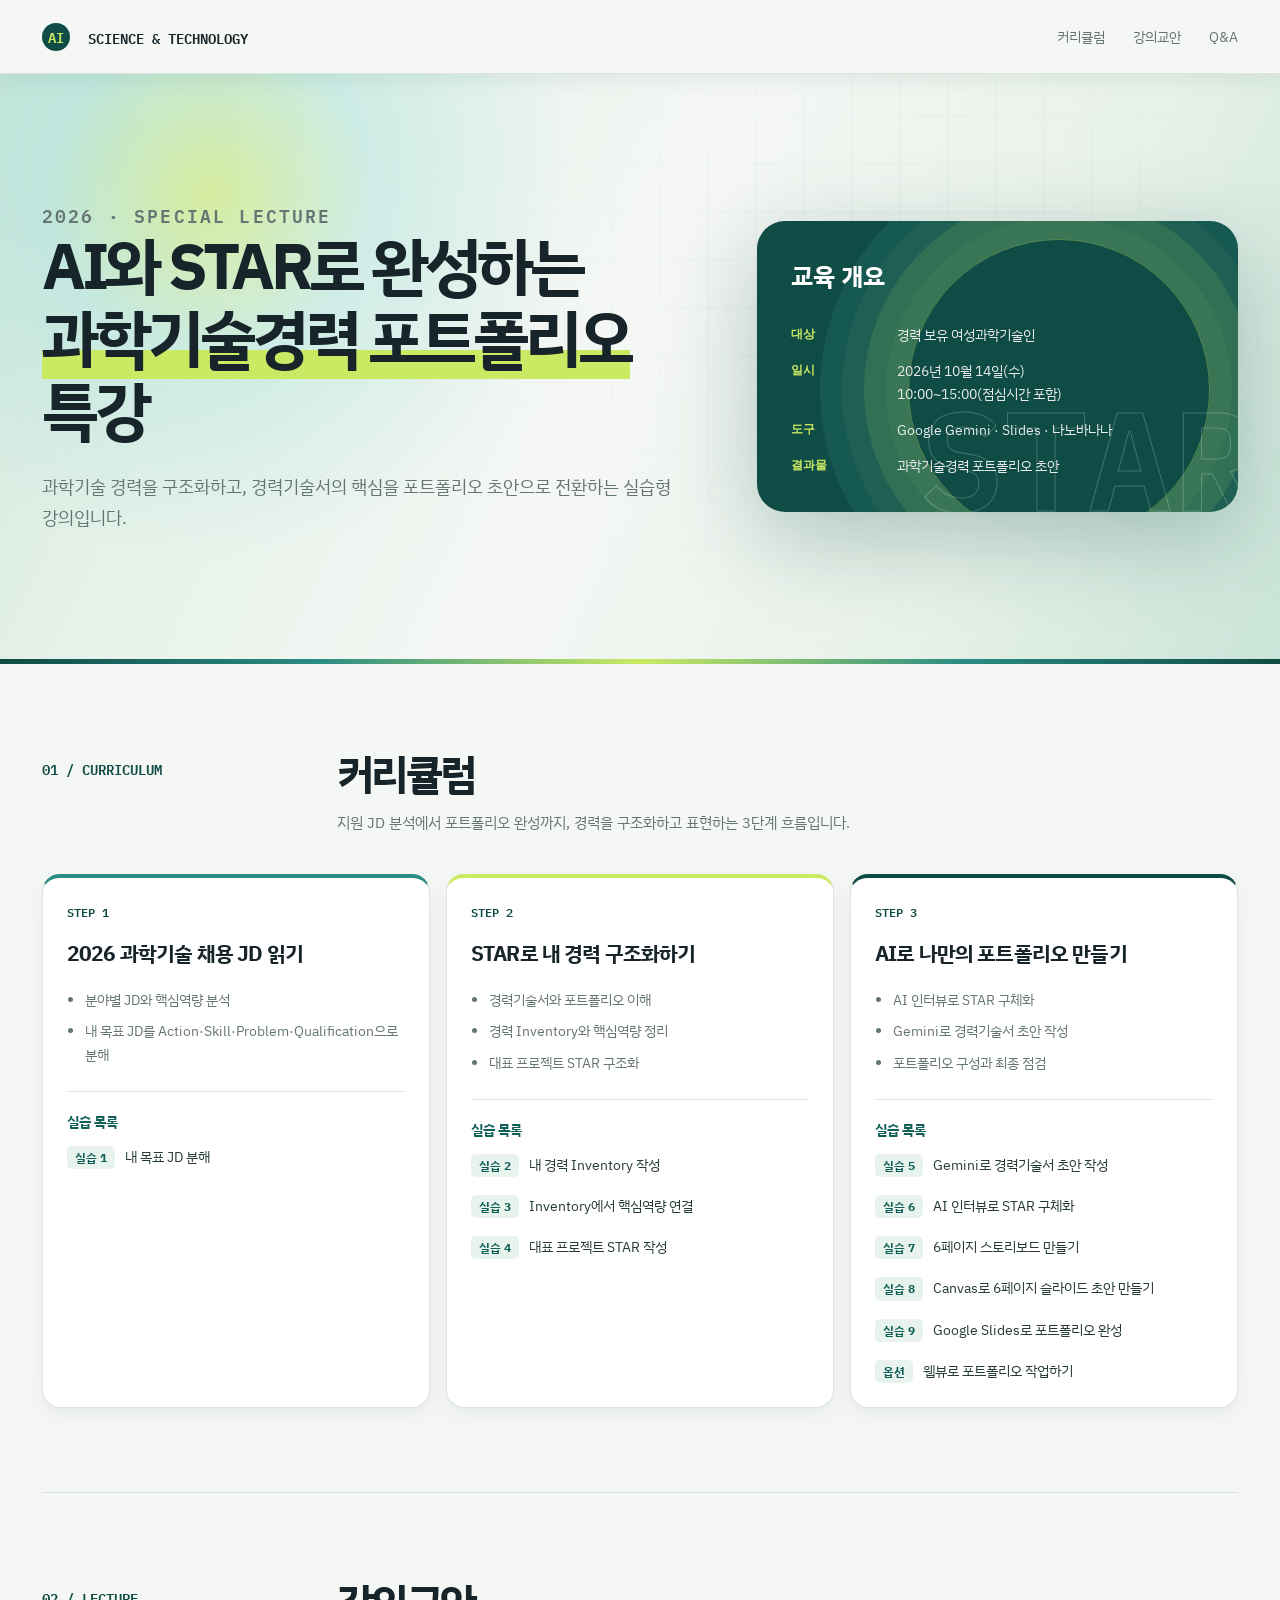
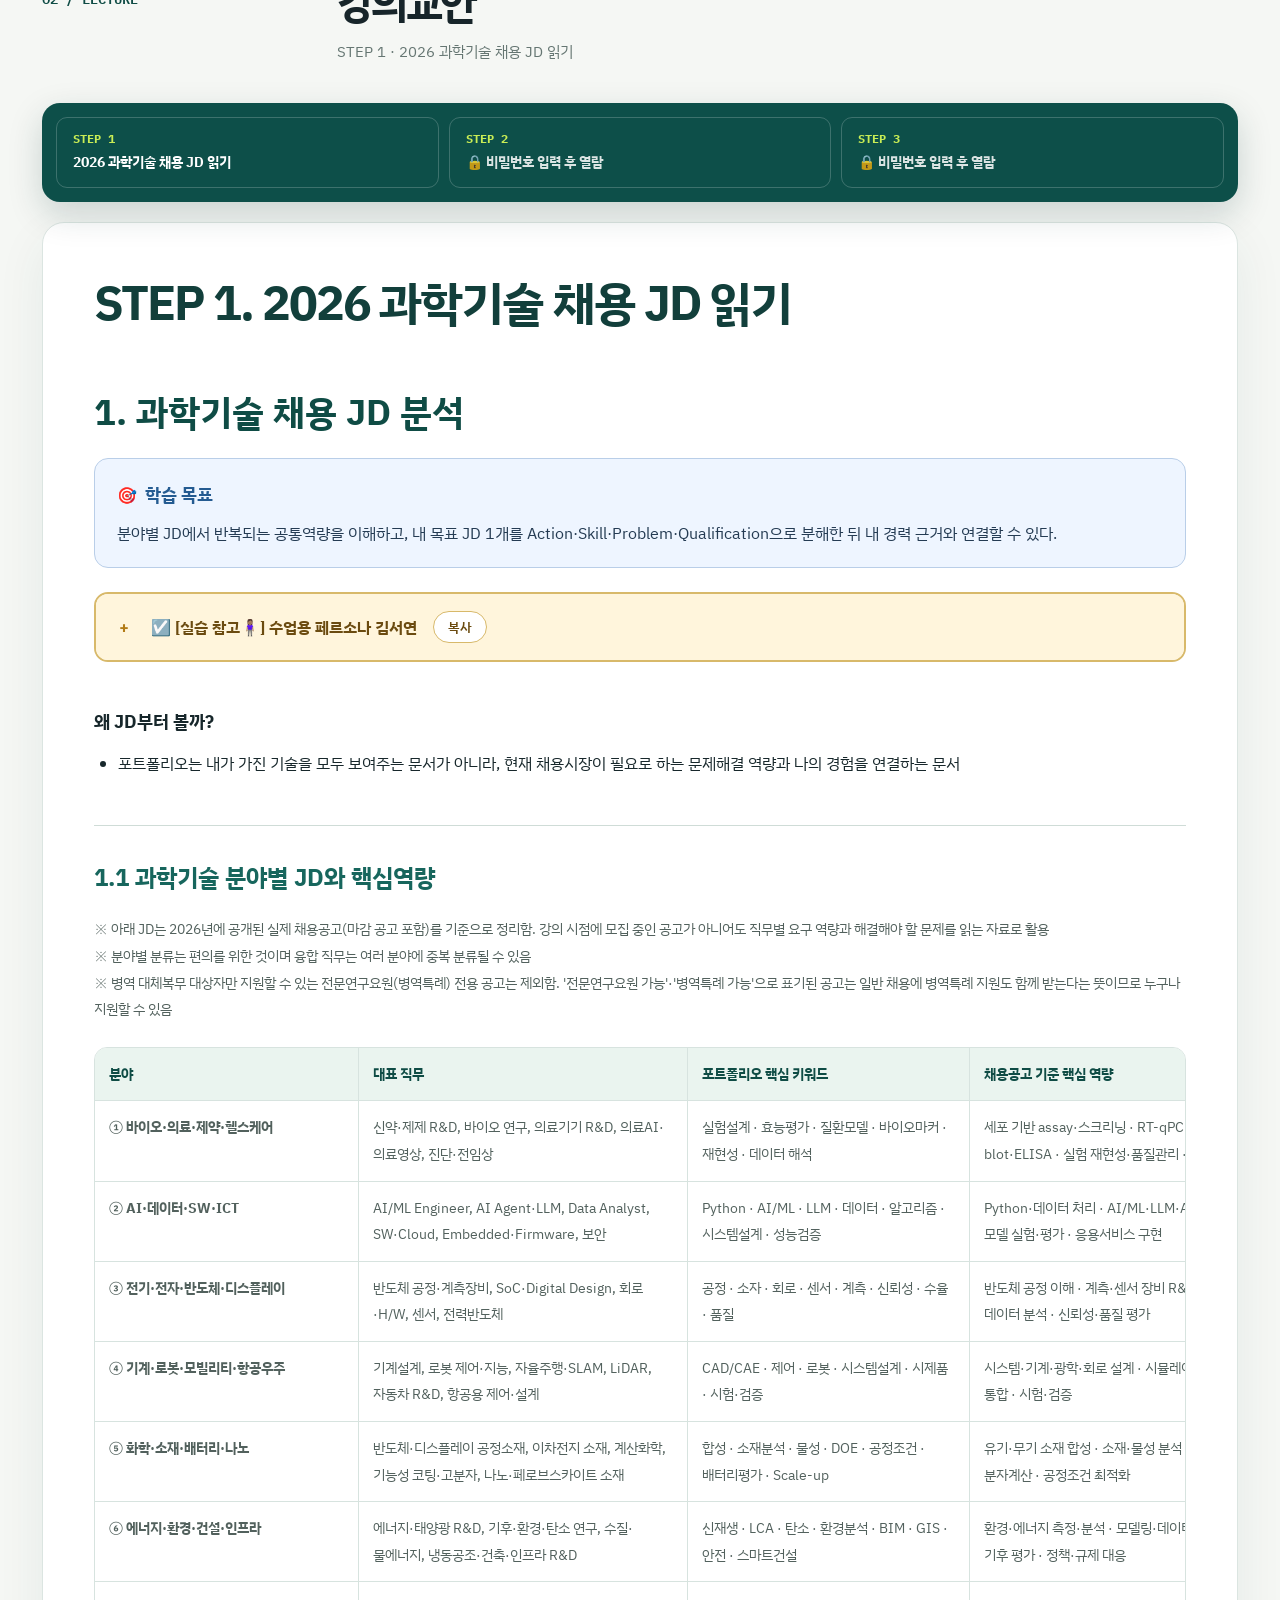
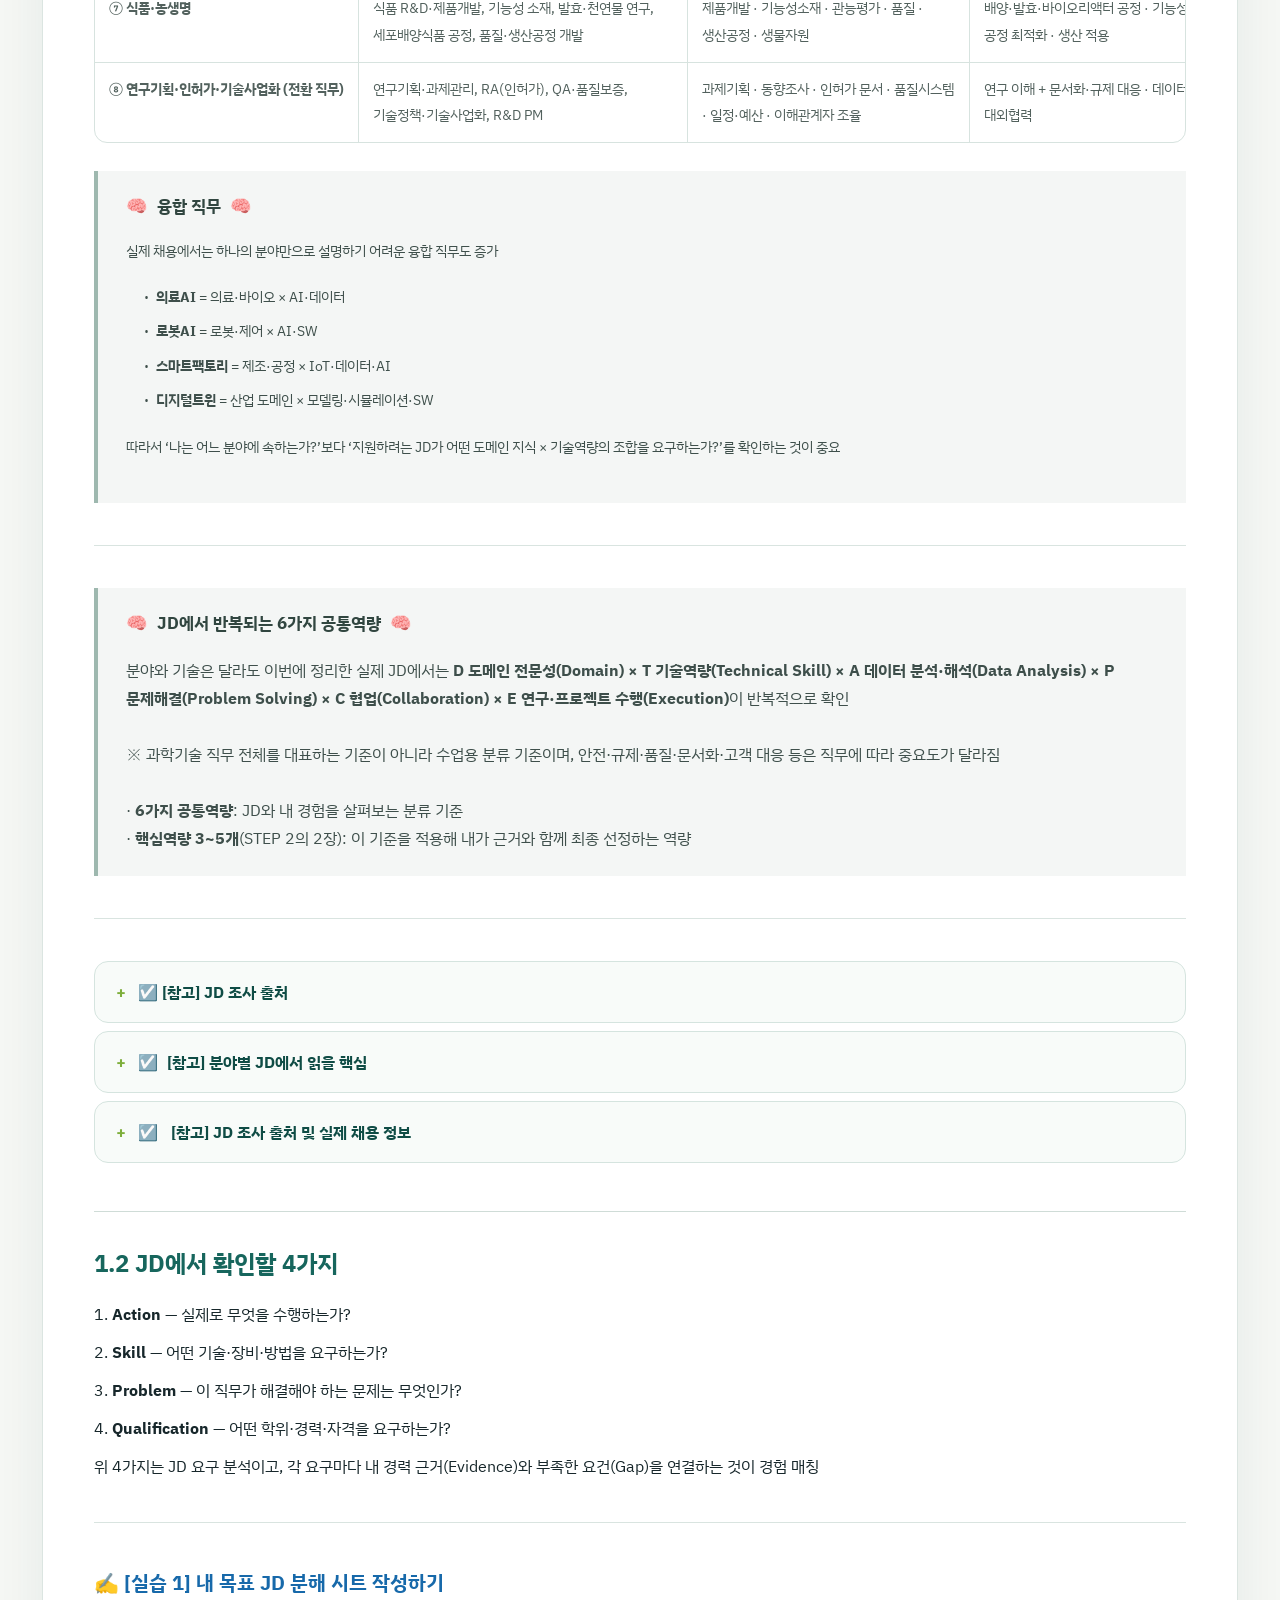
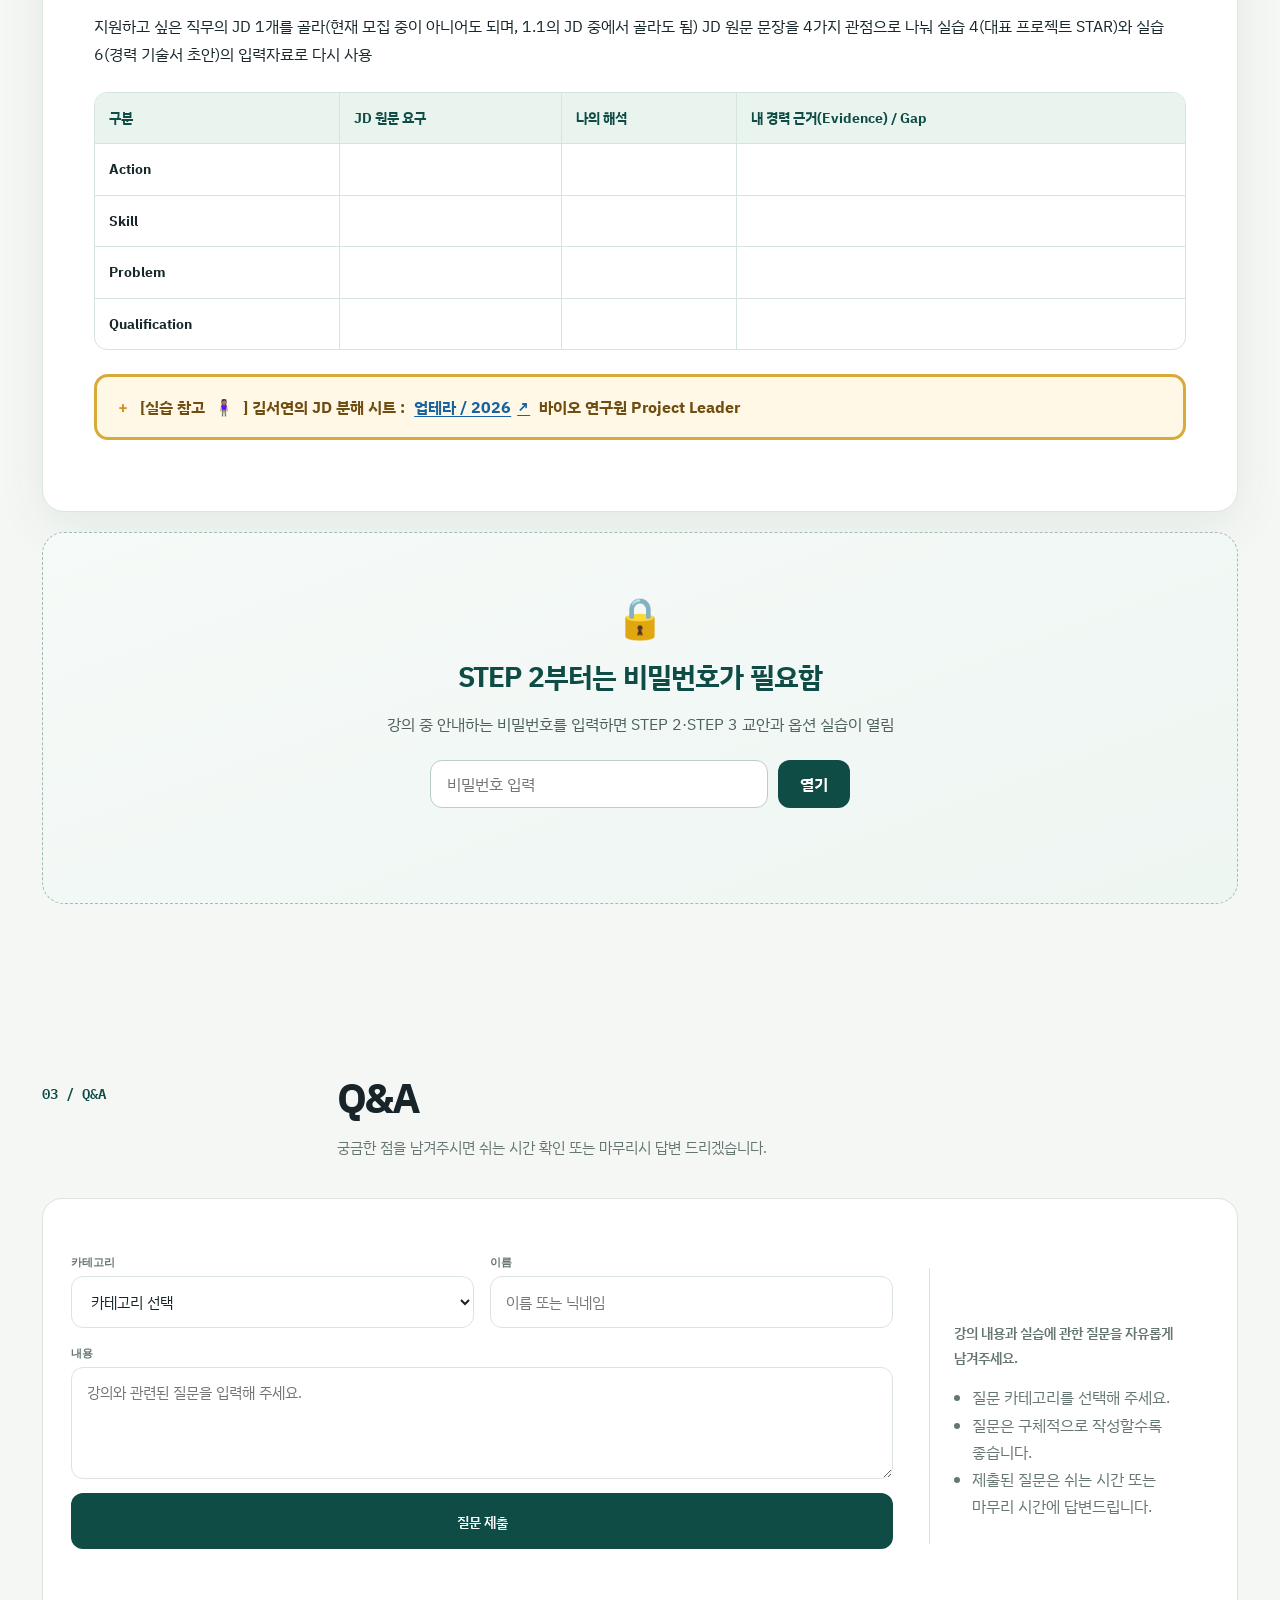
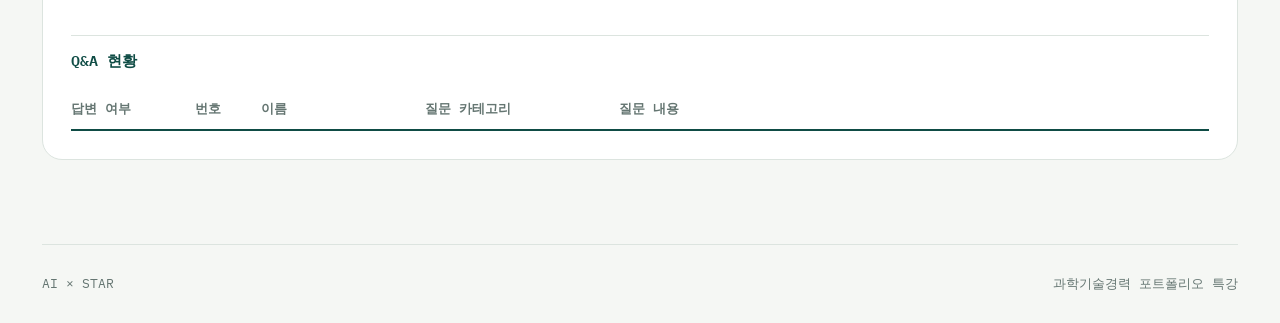
==== commit 5a12b45c: "Add files via upload" ====
--- a/index.html
+++ b/index.html
@@ -131,7 +131,7 @@
 <style>.lecture-flow .flow-step{flex:1;display:flex;flex-direction:column;align-items:center;justify-content:center;gap:5px;padding:10px;border:1px solid rgba(255,255,255,.18);border-radius:10px;color:#fff;text-decoration:none;text-align:center;white-space:nowrap}.lecture-flow .flow-step strong{font-size:16px;color:var(--lime)}.lecture-flow .flow-step small{font-size:clamp(11px,1.25vw,16px);line-height:1.2}.lecture-flow .flow-step:hover{background:rgba(255,255,255,.1)}.notion-doc h1[id]{scroll-margin-top:120px}@media(max-width:900px){.lecture-flow .flow-step{width:100%;white-space:normal}.lecture-flow .flow-step small{font-size:16px}}</style><body><div class="page">
 <header class="topbar"><a class="brand" href="#top"><i>AI</i> SCIENCE &amp; TECHNOLOGY</a><nav class="nav"><a href="#curriculum">커리큘럼</a><a href="#lecture">강의교안</a><a href="#qa">Q&amp;A</a></nav></header>
 <main id="top">
-<section class="hero"><div><p class="eyebrow">2026 · SPECIAL LECTURE</p><h1>AI와 STAR로 완성하는 <span>과학기술경력 포트폴리오</span> 특강</h1><p>과학기술 경력을 구조화하고, 경력기술서의 핵심을 포트폴리오 초안으로 전환하는 실습형 강의입니다.</p></div><aside class="hero-card"><h2>교육 개요</h2><dl><dt>대상</dt><dd>경력 보유 여성과학기술인</dd><dt>일시</dt><dd>2026년 10월 14일(금)<br>10:00~15:00(점심시간 포함)</dd><dt>도구</dt><dd>Google Gemini · Slides · 나노바나나</dd><dt>결과물</dt><dd>과학기술경력 포트폴리오 초안</dd></dl></aside></section>
+<section class="hero"><div><p class="eyebrow">2026 · SPECIAL LECTURE</p><h1>AI와 STAR로 완성하는 <span>과학기술경력 포트폴리오</span> 특강</h1><p>과학기술 경력을 구조화하고, 경력기술서의 핵심을 포트폴리오 초안으로 전환하는 실습형 강의입니다.</p></div><aside class="hero-card"><h2>교육 개요</h2><dl><dt>대상</dt><dd>경력 보유 여성과학기술인</dd><dt>일시</dt><dd>2026년 10월 14일(수)<br>10:00~15:00(점심시간 포함)</dd><dt>도구</dt><dd>Google Gemini · Slides · 나노바나나</dd><dt>결과물</dt><dd>과학기술경력 포트폴리오 초안</dd></dl></aside></section>
 <section id="curriculum"><div class="section-head"><div class="section-number">01 / CURRICULUM</div><div><h2 class="section-title">커리큘럼</h2><p class="section-note">지원 JD 분석에서 포트폴리오 완성까지, 경력을 구조화하고 표현하는 3단계 흐름입니다.</p></div></div><div class="curriculum-grid"><article class="curriculum-step"><span class="step-label">STEP 1</span><h3>2026 과학기술 채용 JD 읽기</h3><ul><li>분야별 JD와 핵심역량 분석</li><li>내 목표 JD를 Action·Skill·Problem·Qualification으로 분해</li></ul><div class="curriculum-practices"><strong>실습 목록</strong><ol><li><span>실습 1</span>내 목표 JD 분해</li></ol></div></article><article class="curriculum-step"><span class="step-label">STEP 2</span><h3>STAR로 내 경력 구조화하기</h3><ul><li>경력기술서와 포트폴리오 이해</li><li>경력 Inventory와 핵심역량 정리</li><li>대표 프로젝트 STAR 구조화</li></ul><div class="curriculum-practices"><strong>실습 목록</strong><ol><li><span>실습 2</span>내 경력 Inventory 작성</li><li><span>실습 3</span>Inventory에서 핵심역량 연결</li><li><span>실습 4</span>대표 프로젝트 STAR 작성</li></ol></div></article><article class="curriculum-step"><span class="step-label">STEP 3</span><h3>AI로 나만의 포트폴리오 만들기</h3><ul><li>AI 인터뷰로 STAR 구체화</li><li>Gemini로 경력기술서 초안 작성</li><li>포트폴리오 구성과 최종 점검</li></ul><div class="curriculum-practices"><strong>실습 목록</strong><ol><li><span>실습 5</span>Gemini로 경력기술서 초안 작성</li><li><span>실습 6</span>AI 인터뷰로 STAR 구체화</li><li><span>실습 7</span>6페이지 스토리보드 만들기</li><li><span>실습 8</span>Canvas로 6페이지 슬라이드 초안 만들기</li><li><span>실습 9</span>Google Slides로 포트폴리오 완성</li><li class="curriculum-option"><span>옵션</span>웹뷰로 포트폴리오 작업하기</li></ol></div></article></div></section>
 <section id="lecture"><div class="section-head"><div class="section-number">02 / LECTURE</div><div><h2 class="section-title">강의교안</h2><p class="section-note">STEP 1 교안을 불러오는 중입니다.</p></div></div></section>
 <section id="qa"><div class="section-head"><div class="section-number">03 / Q&amp;A</div><div><h2 class="section-title">Q&amp;A</h2><p class="section-note">궁금한 점을 남겨주시면 쉬는 시간 확인 또는 마무리시 답변 드리겠습니다.</p></div></div><div class="qa"><article class="qa-card"><form class="question-form" id="questionForm"><div><label class="question-label" for="studentName">이름</label><input id="studentName" name="studentName" required placeholder="이름 또는 닉네임"></div><div><label class="question-label" for="questionCategory">질문 카테고리</label><select id="questionCategory" name="questionCategory" required><option value="">카테고리 선택</option><option>채용 JD 분석</option><option>경력 Inventory 정리</option><option>핵심역량 도출</option><option>STAR 경험 구조화</option><option>AI 활용·비식별화</option><option>경력기술서·포트폴리오</option><option>최종 점검·기타</option></select></div><div><label class="question-label" for="studentQuestion">질문 내용</label><textarea id="studentQuestion" name="studentQuestion" required placeholder="강의와 관련된 질문을 입력해 주세요."></textarea></div><button type="submit">질문 제출</button><div class="question-status" id="questionStatus" aria-live="polite"></div></form><aside class="qa-guide"><strong>Q&amp;A 안내</strong><p>강의 내용과 실습에 관한 질문을 자유롭게 남겨주세요.</p><ul><li>질문 카테고리를 선택해 주세요.</li><li>질문은 구체적으로 작성할수록 좋습니다.</li><li>제출된 질문은 쉬는 시간 또는 마무리 시간에 답변드립니다.</li></ul></aside><div class="question-list" id="questionList"><h3 class="question-list-title">등록된 질문</h3><div class="question-table-head"><span>답변 여부</span><span>번호</span><span>이름</span><span>질문 카테고리</span><span>질문 내용</span></div></div></article></div></section>
